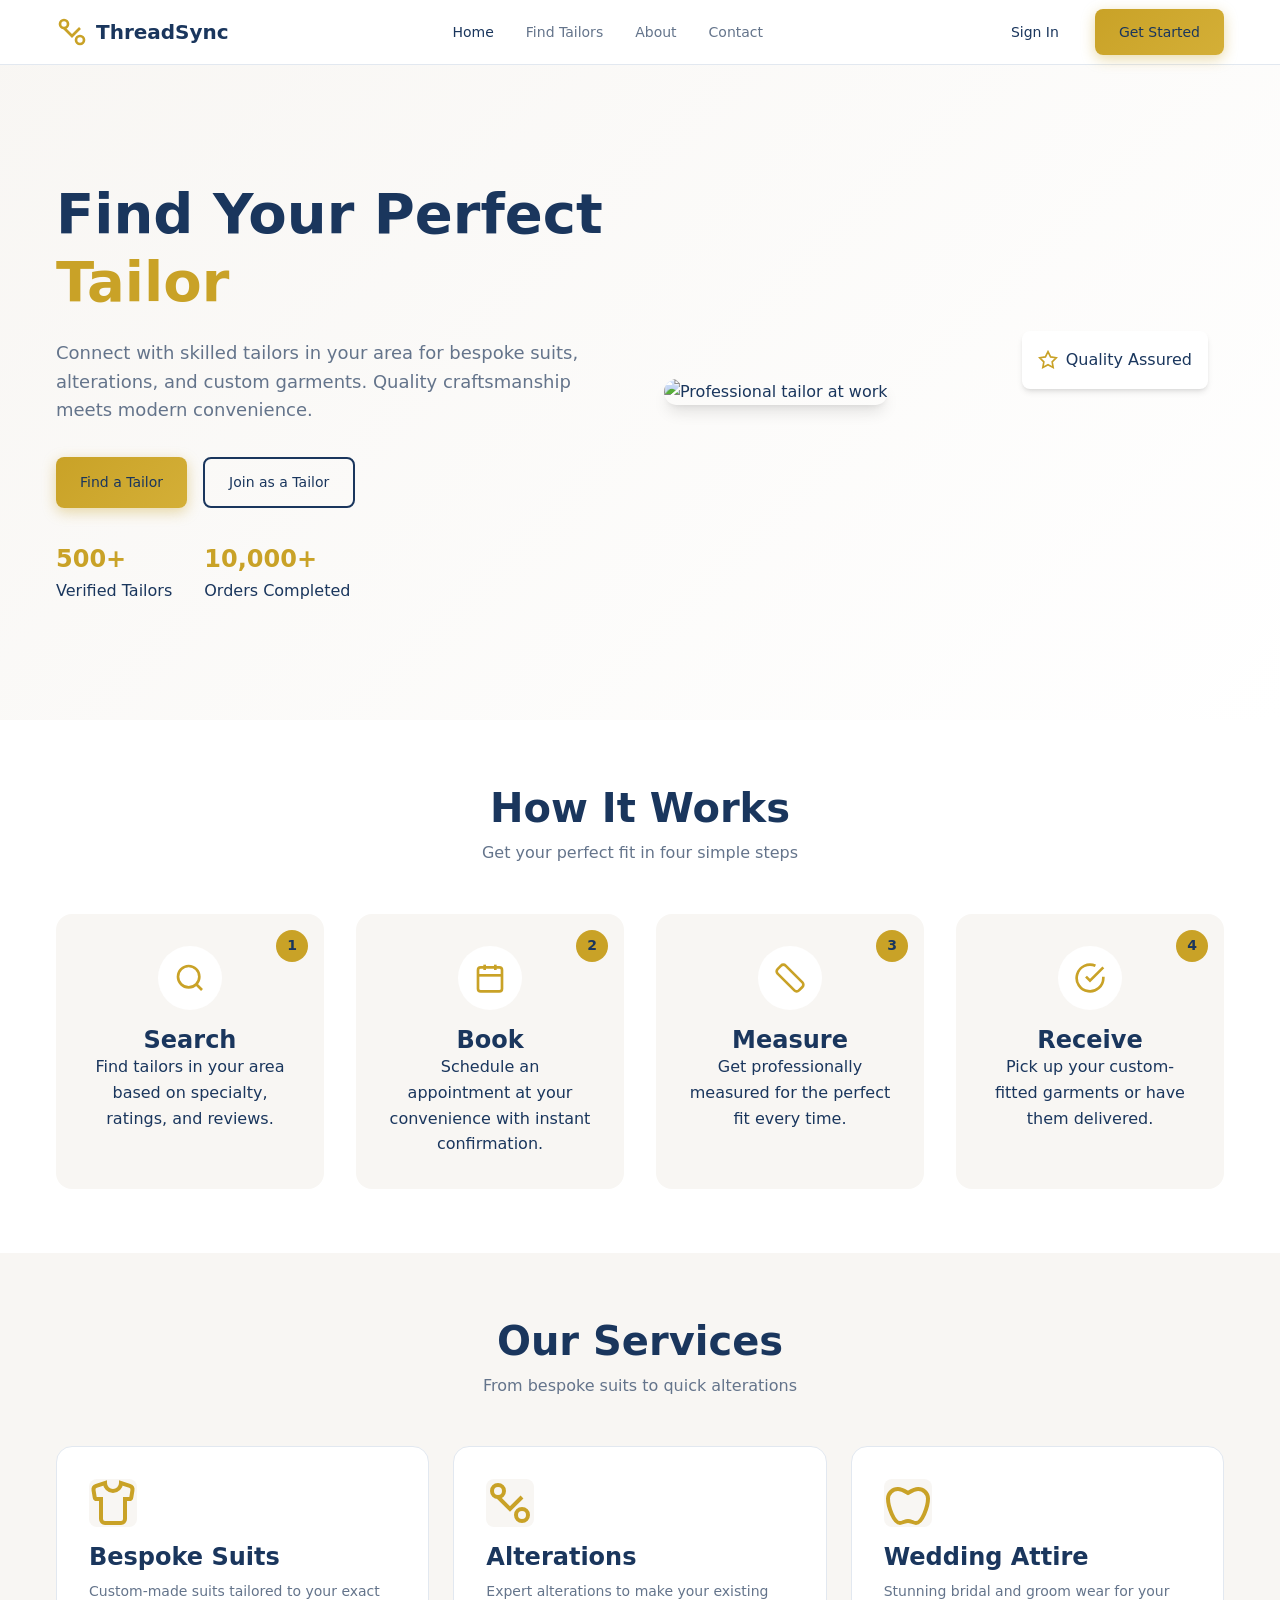
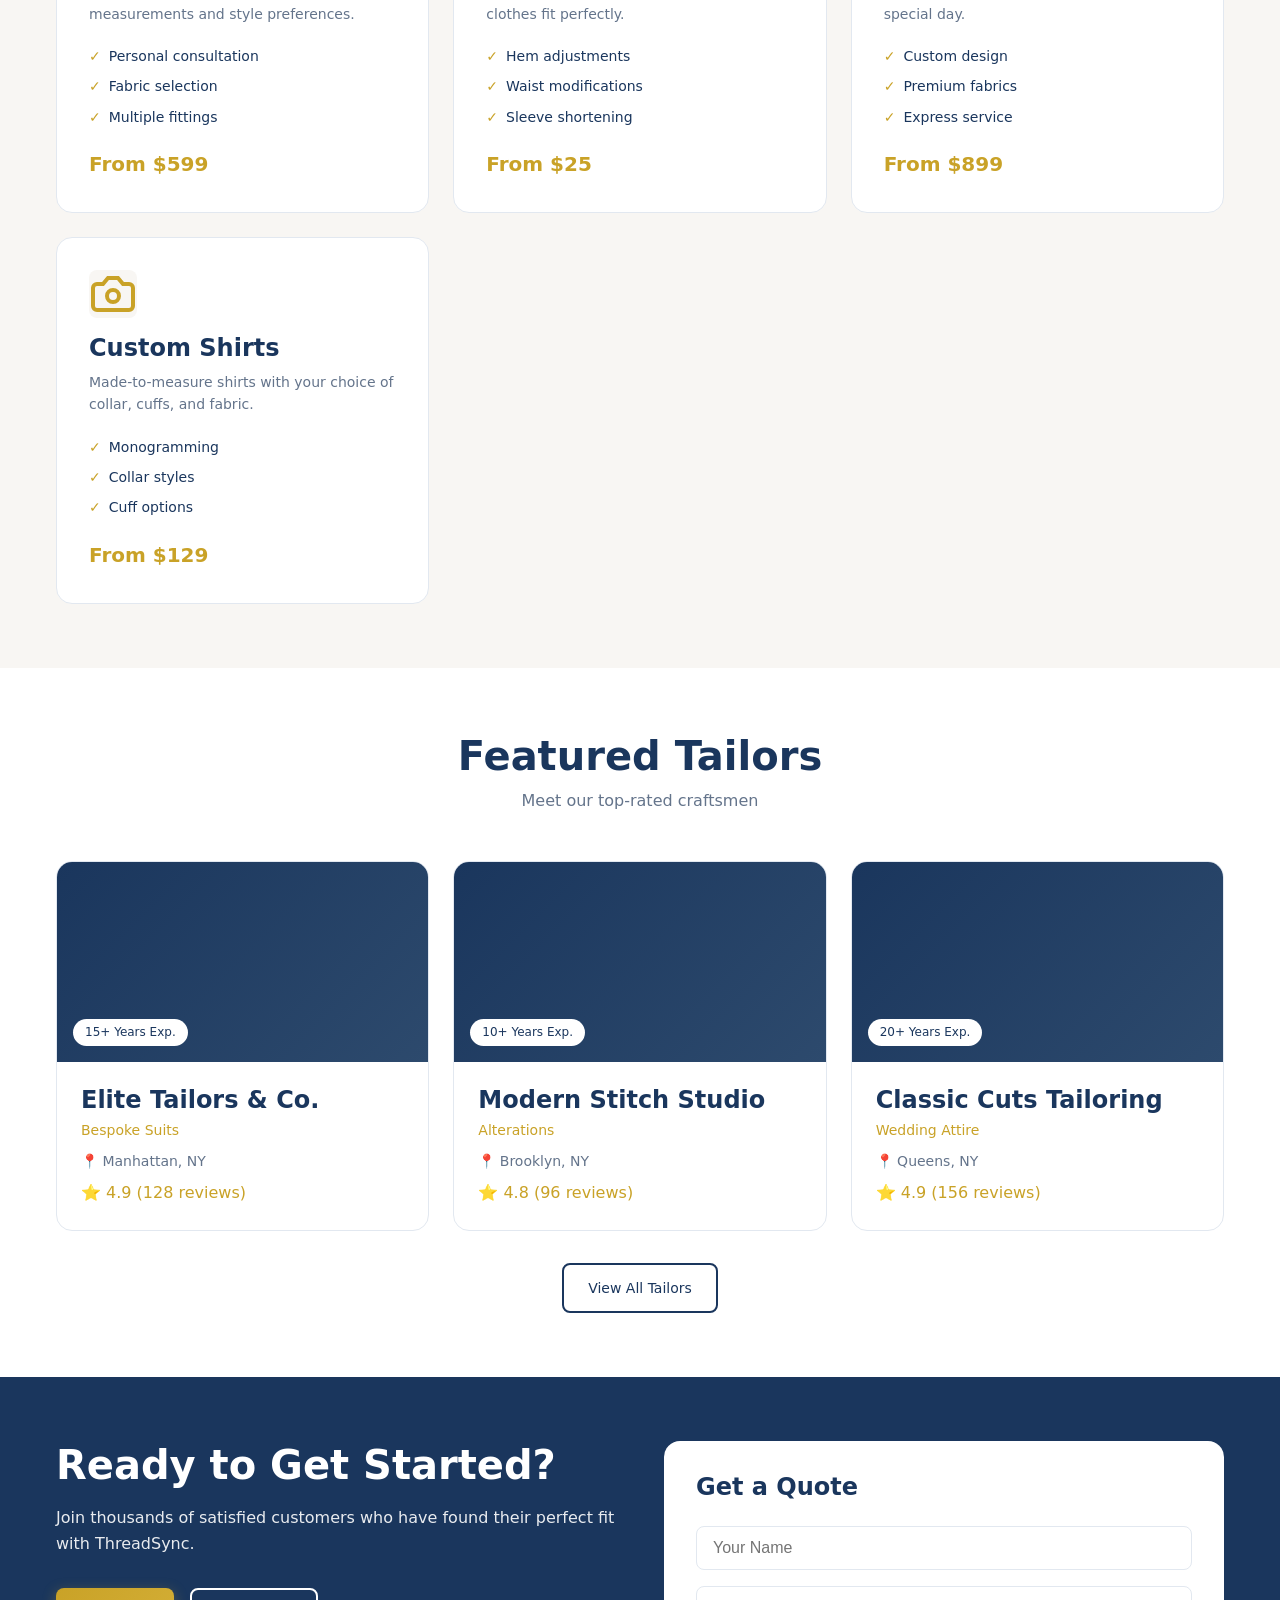
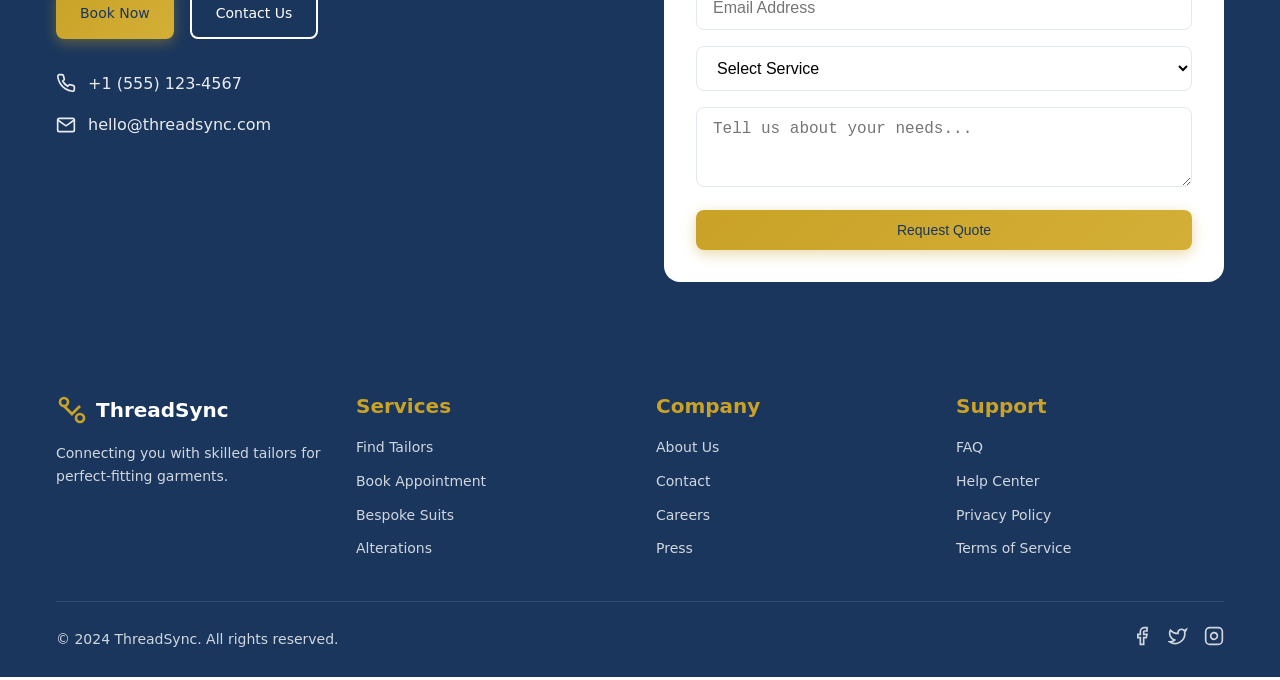
==== static-site/index.html @ 8916e1ab "Add static site pages Converted React project to a static HTML/CSS/JS site under static-site, includ" ====
<!DOCTYPE html>
<html lang="en">
<head>
    <meta charset="UTF-8">
    <meta name="viewport" content="width=device-width, initial-scale=1.0">
    <title>ThreadSync - Find Your Perfect Tailor</title>
    <meta name="description" content="Connect with skilled tailors for bespoke suits, alterations, and custom garments. Quality craftsmanship, modern convenience.">
    <link rel="stylesheet" href="css/styles.css">
</head>
<body>
    <!-- Header -->
    <header class="header">
        <div class="container header-content">
            <a href="index.html" class="logo">
                <svg class="logo-icon" viewBox="0 0 24 24" fill="none" stroke="currentColor" stroke-width="2">
                    <circle cx="6" cy="6" r="3"/>
                    <path d="m6 9 6 6 6-6"/>
                    <circle cx="18" cy="18" r="3"/>
                </svg>
                <span>ThreadSync</span>
            </a>
            <nav class="nav-desktop">
                <a href="index.html" class="nav-link active">Home</a>
                <a href="tailors.html" class="nav-link">Find Tailors</a>
                <a href="about.html" class="nav-link">About</a>
                <a href="contact.html" class="nav-link">Contact</a>
            </nav>
            <div class="header-actions">
                <a href="login.html" class="btn btn-ghost">Sign In</a>
                <a href="signup.html" class="btn btn-gold">Get Started</a>
            </div>
            <button class="mobile-menu-btn" aria-label="Toggle menu">
                <svg class="menu-icon" viewBox="0 0 24 24" fill="none" stroke="currentColor" stroke-width="2">
                    <line x1="3" y1="12" x2="21" y2="12"/>
                    <line x1="3" y1="6" x2="21" y2="6"/>
                    <line x1="3" y1="18" x2="21" y2="18"/>
                </svg>
                <svg class="close-icon hidden" viewBox="0 0 24 24" fill="none" stroke="currentColor" stroke-width="2">
                    <line x1="18" y1="6" x2="6" y2="18"/>
                    <line x1="6" y1="6" x2="18" y2="18"/>
                </svg>
            </button>
        </div>
        <nav class="mobile-menu hidden">
            <a href="index.html" class="mobile-nav-link active">Home</a>
            <a href="tailors.html" class="mobile-nav-link">Find Tailors</a>
            <a href="about.html" class="mobile-nav-link">About</a>
            <a href="contact.html" class="mobile-nav-link">Contact</a>
            <a href="login.html" class="mobile-nav-link">Sign In</a>
            <a href="signup.html" class="btn btn-gold" style="margin-top: 1rem;">Get Started</a>
        </nav>
    </header>

    <main>
        <!-- Hero Section -->
        <section class="hero">
            <div class="container">
                <div class="hero-content">
                    <div class="hero-text">
                        <h1>Find Your Perfect <span>Tailor</span></h1>
                        <p>Connect with skilled tailors in your area for bespoke suits, alterations, and custom garments. Quality craftsmanship meets modern convenience.</p>
                        <div class="hero-buttons">
                            <a href="tailors.html" class="btn btn-gold">Find a Tailor</a>
                            <a href="signup.html" class="btn btn-outline">Join as a Tailor</a>
                        </div>
                        <div class="hero-stats">
                            <div class="stat-item">
                                <strong>500+</strong>
                                <span>Verified Tailors</span>
                            </div>
                            <div class="stat-item">
                                <strong>10,000+</strong>
                                <span>Orders Completed</span>
                            </div>
                        </div>
                    </div>
                    <div class="hero-image">
                        <img src="https://images.unsplash.com/photo-1507003211169-0a1dd7228f2d?w=600&h=500&fit=crop" alt="Professional tailor at work">
                        <div class="quality-badge">
                            <svg width="20" height="20" viewBox="0 0 24 24" fill="none" stroke="currentColor" stroke-width="2">
                                <path d="M12 2l3.09 6.26L22 9.27l-5 4.87 1.18 6.88L12 17.77l-6.18 3.25L7 14.14 2 9.27l6.91-1.01L12 2z"/>
                            </svg>
                            <span>Quality Assured</span>
                        </div>
                    </div>
                </div>
            </div>
        </section>

        <!-- How It Works -->
        <section class="how-it-works">
            <div class="container">
                <div class="section-header">
                    <h2>How It Works</h2>
                    <p>Get your perfect fit in four simple steps</p>
                </div>
                <div class="steps-grid">
                    <div class="step-card">
                        <span class="step-number">1</span>
                        <div class="step-icon">
                            <svg viewBox="0 0 24 24" fill="none" stroke="currentColor" stroke-width="2">
                                <circle cx="11" cy="11" r="8"/>
                                <path d="m21 21-4.3-4.3"/>
                            </svg>
                        </div>
                        <h3>Search</h3>
                        <p>Find tailors in your area based on specialty, ratings, and reviews.</p>
                    </div>
                    <div class="step-card">
                        <span class="step-number">2</span>
                        <div class="step-icon">
                            <svg viewBox="0 0 24 24" fill="none" stroke="currentColor" stroke-width="2">
                                <rect width="18" height="18" x="3" y="4" rx="2" ry="2"/>
                                <line x1="16" x2="16" y1="2" y2="6"/>
                                <line x1="8" x2="8" y1="2" y2="6"/>
                                <line x1="3" x2="21" y1="10" y2="10"/>
                            </svg>
                        </div>
                        <h3>Book</h3>
                        <p>Schedule an appointment at your convenience with instant confirmation.</p>
                    </div>
                    <div class="step-card">
                        <span class="step-number">3</span>
                        <div class="step-icon">
                            <svg viewBox="0 0 24 24" fill="none" stroke="currentColor" stroke-width="2">
                                <path d="M21.3 15.3a2.4 2.4 0 0 1 0 3.4l-2.6 2.6a2.4 2.4 0 0 1-3.4 0L2.7 8.7a2.41 2.41 0 0 1 0-3.4l2.6-2.6a2.41 2.41 0 0 1 3.4 0Z"/>
                            </svg>
                        </div>
                        <h3>Measure</h3>
                        <p>Get professionally measured for the perfect fit every time.</p>
                    </div>
                    <div class="step-card">
                        <span class="step-number">4</span>
                        <div class="step-icon">
                            <svg viewBox="0 0 24 24" fill="none" stroke="currentColor" stroke-width="2">
                                <path d="M22 11.08V12a10 10 0 1 1-5.93-9.14"/>
                                <polyline points="22 4 12 14.01 9 11.01"/>
                            </svg>
                        </div>
                        <h3>Receive</h3>
                        <p>Pick up your custom-fitted garments or have them delivered.</p>
                    </div>
                </div>
            </div>
        </section>

        <!-- Services -->
        <section class="services" style="background: var(--secondary);">
            <div class="container">
                <div class="section-header">
                    <h2>Our Services</h2>
                    <p>From bespoke suits to quick alterations</p>
                </div>
                <div class="services-grid">
                    <div class="service-card-display">
                        <div class="service-icon">
                            <svg viewBox="0 0 24 24" fill="none" stroke="currentColor" stroke-width="2">
                                <path d="M20.38 3.46 16 2a4 4 0 0 1-8 0L3.62 3.46a2 2 0 0 0-1.34 2.23l.58 3.47a1 1 0 0 0 .99.84H6v10c0 1.1.9 2 2 2h8a2 2 0 0 0 2-2V10h2.15a1 1 0 0 0 .99-.84l.58-3.47a2 2 0 0 0-1.34-2.23z"/>
                            </svg>
                        </div>
                        <h3>Bespoke Suits</h3>
                        <p>Custom-made suits tailored to your exact measurements and style preferences.</p>
                        <ul class="service-features">
                            <li>Personal consultation</li>
                            <li>Fabric selection</li>
                            <li>Multiple fittings</li>
                        </ul>
                        <span class="service-price">From $599</span>
                    </div>
                    <div class="service-card-display">
                        <div class="service-icon">
                            <svg viewBox="0 0 24 24" fill="none" stroke="currentColor" stroke-width="2">
                                <circle cx="6" cy="6" r="3"/>
                                <path d="m6 9 6 6 6-6"/>
                                <circle cx="18" cy="18" r="3"/>
                            </svg>
                        </div>
                        <h3>Alterations</h3>
                        <p>Expert alterations to make your existing clothes fit perfectly.</p>
                        <ul class="service-features">
                            <li>Hem adjustments</li>
                            <li>Waist modifications</li>
                            <li>Sleeve shortening</li>
                        </ul>
                        <span class="service-price">From $25</span>
                    </div>
                    <div class="service-card-display">
                        <div class="service-icon">
                            <svg viewBox="0 0 24 24" fill="none" stroke="currentColor" stroke-width="2">
                                <path d="M12 20.94c1.5 0 2.75 1.06 4 1.06 3 0 6-8 6-12.22A4.91 4.91 0 0 0 17 5c-2.22 0-4 1.44-5 2-1-.56-2.78-2-5-2a4.9 4.9 0 0 0-5 4.78C2 14 5 22 8 22c1.25 0 2.5-1.06 4-1.06Z"/>
                            </svg>
                        </div>
                        <h3>Wedding Attire</h3>
                        <p>Stunning bridal and groom wear for your special day.</p>
                        <ul class="service-features">
                            <li>Custom design</li>
                            <li>Premium fabrics</li>
                            <li>Express service</li>
                        </ul>
                        <span class="service-price">From $899</span>
                    </div>
                    <div class="service-card-display">
                        <div class="service-icon">
                            <svg viewBox="0 0 24 24" fill="none" stroke="currentColor" stroke-width="2">
                                <path d="M14.5 4h-5L7 7H4a2 2 0 0 0-2 2v9a2 2 0 0 0 2 2h16a2 2 0 0 0 2-2V9a2 2 0 0 0-2-2h-3l-2.5-3z"/>
                                <circle cx="12" cy="13" r="3"/>
                            </svg>
                        </div>
                        <h3>Custom Shirts</h3>
                        <p>Made-to-measure shirts with your choice of collar, cuffs, and fabric.</p>
                        <ul class="service-features">
                            <li>Monogramming</li>
                            <li>Collar styles</li>
                            <li>Cuff options</li>
                        </ul>
                        <span class="service-price">From $129</span>
                    </div>
                </div>
            </div>
        </section>

        <!-- Featured Tailors -->
        <section class="tailors">
            <div class="container">
                <div class="section-header">
                    <h2>Featured Tailors</h2>
                    <p>Meet our top-rated craftsmen</p>
                </div>
                <div class="tailors-grid">
                    <a href="tailor-detail.html" class="tailor-card">
                        <div class="tailor-image">
                            <span class="tailor-badge">15+ Years Exp.</span>
                        </div>
                        <div class="tailor-info">
                            <h3>Elite Tailors & Co.</h3>
                            <p class="tailor-specialty">Bespoke Suits</p>
                            <p class="tailor-location">📍 Manhattan, NY</p>
                            <div class="tailor-rating">⭐ 4.9 (128 reviews)</div>
                        </div>
                    </a>
                    <a href="tailor-detail.html" class="tailor-card">
                        <div class="tailor-image">
                            <span class="tailor-badge">10+ Years Exp.</span>
                        </div>
                        <div class="tailor-info">
                            <h3>Modern Stitch Studio</h3>
                            <p class="tailor-specialty">Alterations</p>
                            <p class="tailor-location">📍 Brooklyn, NY</p>
                            <div class="tailor-rating">⭐ 4.8 (96 reviews)</div>
                        </div>
                    </a>
                    <a href="tailor-detail.html" class="tailor-card">
                        <div class="tailor-image">
                            <span class="tailor-badge">20+ Years Exp.</span>
                        </div>
                        <div class="tailor-info">
                            <h3>Classic Cuts Tailoring</h3>
                            <p class="tailor-specialty">Wedding Attire</p>
                            <p class="tailor-location">📍 Queens, NY</p>
                            <div class="tailor-rating">⭐ 4.9 (156 reviews)</div>
                        </div>
                    </a>
                </div>
                <div class="text-center mt-8">
                    <a href="tailors.html" class="btn btn-outline">View All Tailors</a>
                </div>
            </div>
        </section>

        <!-- CTA Section -->
        <section class="cta-section">
            <div class="container">
                <div class="cta-content">
                    <div class="cta-text">
                        <h2>Ready to Get Started?</h2>
                        <p>Join thousands of satisfied customers who have found their perfect fit with ThreadSync.</p>
                        <div class="cta-buttons">
                            <a href="booking.html" class="btn btn-gold">Book Now</a>
                            <a href="contact.html" class="btn btn-outline" style="border-color: white; color: white;">Contact Us</a>
                        </div>
                        <div class="cta-contact">
                            <div class="cta-contact-item">
                                <svg width="20" height="20" viewBox="0 0 24 24" fill="none" stroke="currentColor" stroke-width="2">
                                    <path d="M22 16.92v3a2 2 0 0 1-2.18 2 19.79 19.79 0 0 1-8.63-3.07 19.5 19.5 0 0 1-6-6 19.79 19.79 0 0 1-3.07-8.67A2 2 0 0 1 4.11 2h3a2 2 0 0 1 2 1.72 12.84 12.84 0 0 0 .7 2.81 2 2 0 0 1-.45 2.11L8.09 9.91a16 16 0 0 0 6 6l1.27-1.27a2 2 0 0 1 2.11-.45 12.84 12.84 0 0 0 2.81.7A2 2 0 0 1 22 16.92z"/>
                                </svg>
                                <span>+1 (555) 123-4567</span>
                            </div>
                            <div class="cta-contact-item">
                                <svg width="20" height="20" viewBox="0 0 24 24" fill="none" stroke="currentColor" stroke-width="2">
                                    <path d="M4 4h16c1.1 0 2 .9 2 2v12c0 1.1-.9 2-2 2H4c-1.1 0-2-.9-2-2V6c0-1.1.9-2 2-2z"/>
                                    <polyline points="22,6 12,13 2,6"/>
                                </svg>
                                <span>hello@threadsync.com</span>
                            </div>
                        </div>
                    </div>
                    <div class="cta-form">
                        <h3>Get a Quote</h3>
                        <form>
                            <div class="form-group">
                                <input type="text" class="form-input" placeholder="Your Name" required>
                            </div>
                            <div class="form-group">
                                <input type="email" class="form-input" placeholder="Email Address" required>
                            </div>
                            <div class="form-group">
                                <select class="form-select" required>
                                    <option value="">Select Service</option>
                                    <option value="bespoke">Bespoke Suit</option>
                                    <option value="alterations">Alterations</option>
                                    <option value="wedding">Wedding Attire</option>
                                    <option value="custom-shirt">Custom Shirt</option>
                                </select>
                            </div>
                            <div class="form-group">
                                <textarea class="form-textarea" rows="3" placeholder="Tell us about your needs..."></textarea>
                            </div>
                            <button type="submit" class="btn btn-gold" style="width: 100%;">Request Quote</button>
                        </form>
                    </div>
                </div>
            </div>
        </section>
    </main>

    <!-- Footer -->
    <footer class="footer">
        <div class="container">
            <div class="footer-grid">
                <div class="footer-brand">
                    <a href="index.html" class="logo">
                        <svg class="logo-icon" viewBox="0 0 24 24" fill="none" stroke="currentColor" stroke-width="2">
                            <circle cx="6" cy="6" r="3"/>
                            <path d="m6 9 6 6 6-6"/>
                            <circle cx="18" cy="18" r="3"/>
                        </svg>
                        <span>ThreadSync</span>
                    </a>
                    <p>Connecting you with skilled tailors for perfect-fitting garments.</p>
                </div>
                <div class="footer-section">
                    <h4>Services</h4>
                    <ul class="footer-links">
                        <li><a href="tailors.html">Find Tailors</a></li>
                        <li><a href="booking.html">Book Appointment</a></li>
                        <li><a href="#">Bespoke Suits</a></li>
                        <li><a href="#">Alterations</a></li>
                    </ul>
                </div>
                <div class="footer-section">
                    <h4>Company</h4>
                    <ul class="footer-links">
                        <li><a href="about.html">About Us</a></li>
                        <li><a href="contact.html">Contact</a></li>
                        <li><a href="#">Careers</a></li>
                        <li><a href="#">Press</a></li>
                    </ul>
                </div>
                <div class="footer-section">
                    <h4>Support</h4>
                    <ul class="footer-links">
                        <li><a href="faq.html">FAQ</a></li>
                        <li><a href="#">Help Center</a></li>
                        <li><a href="#">Privacy Policy</a></li>
                        <li><a href="#">Terms of Service</a></li>
                    </ul>
                </div>
            </div>
            <div class="footer-bottom">
                <p>&copy; 2024 ThreadSync. All rights reserved.</p>
                <div class="social-links">
                    <a href="#" aria-label="Facebook">
                        <svg width="20" height="20" viewBox="0 0 24 24" fill="none" stroke="currentColor" stroke-width="2">
                            <path d="M18 2h-3a5 5 0 0 0-5 5v3H7v4h3v8h4v-8h3l1-4h-4V7a1 1 0 0 1 1-1h3z"/>
                        </svg>
                    </a>
                    <a href="#" aria-label="Twitter">
                        <svg width="20" height="20" viewBox="0 0 24 24" fill="none" stroke="currentColor" stroke-width="2">
                            <path d="M22 4s-.7 2.1-2 3.4c1.6 10-9.4 17.3-18 11.6 2.2.1 4.4-.6 6-2C3 15.5.5 9.6 3 5c2.2 2.6 5.6 4.1 9 4-.9-4.2 4-6.6 7-3.8 1.1 0 3-1.2 3-1.2z"/>
                        </svg>
                    </a>
                    <a href="#" aria-label="Instagram">
                        <svg width="20" height="20" viewBox="0 0 24 24" fill="none" stroke="currentColor" stroke-width="2">
                            <rect width="20" height="20" x="2" y="2" rx="5" ry="5"/>
                            <path d="M16 11.37A4 4 0 1 1 12.63 8 4 4 0 0 1 16 11.37z"/>
                            <line x1="17.5" x2="17.51" y1="6.5" y2="6.5"/>
                        </svg>
                    </a>
                </div>
            </div>
        </div>
    </footer>

    <div id="toast" class="toast hidden"></div>
    <script src="js/main.js"></script>
</body>
</html>
---- static-site/css/styles.css ----
/* ===================================
   ThreadSync Static Site Styles
   =================================== */

/* CSS Variables */
:root {
    --primary: #1a365d;
    --primary-foreground: #ffffff;
    --secondary: #f8f6f3;
    --secondary-foreground: #1a365d;
    --accent: #c9a227;
    --accent-foreground: #1a365d;
    --background: #ffffff;
    --foreground: #1a365d;
    --muted: #f1f5f9;
    --muted-foreground: #64748b;
    --border: #e2e8f0;
    --destructive: #ef4444;
    --success: #22c55e;
    --radius: 0.5rem;
    --shadow: 0 4px 6px -1px rgba(0, 0, 0, 0.1), 0 2px 4px -2px rgba(0, 0, 0, 0.1);
    --shadow-lg: 0 10px 15px -3px rgba(0, 0, 0, 0.1), 0 4px 6px -4px rgba(0, 0, 0, 0.1);
}

/* Reset */
*, *::before, *::after {
    box-sizing: border-box;
    margin: 0;
    padding: 0;
}

html {
    scroll-behavior: smooth;
}

body {
    font-family: 'Segoe UI', system-ui, -apple-system, sans-serif;
    color: var(--foreground);
    background-color: var(--background);
    line-height: 1.6;
}

a {
    color: inherit;
    text-decoration: none;
}

img {
    max-width: 100%;
    height: auto;
}

/* Container */
.container {
    width: 100%;
    max-width: 1200px;
    margin: 0 auto;
    padding: 0 1rem;
}

/* Typography */
h1, h2, h3, h4, h5, h6 {
    font-weight: 600;
    line-height: 1.2;
}

h1 { font-size: 2.5rem; }
h2 { font-size: 2rem; }
h3 { font-size: 1.5rem; }
h4 { font-size: 1.25rem; }

@media (min-width: 768px) {
    h1 { font-size: 3.5rem; }
    h2 { font-size: 2.5rem; }
}

/* Buttons */
.btn {
    display: inline-flex;
    align-items: center;
    justify-content: center;
    gap: 0.5rem;
    padding: 0.75rem 1.5rem;
    font-size: 0.875rem;
    font-weight: 500;
    border-radius: var(--radius);
    border: none;
    cursor: pointer;
    transition: all 0.2s ease;
    text-decoration: none;
}

.btn:disabled {
    opacity: 0.5;
    cursor: not-allowed;
}

.btn-gold {
    background: linear-gradient(135deg, var(--accent), #d4af37);
    color: var(--primary);
    box-shadow: 0 4px 14px rgba(201, 162, 39, 0.4);
}

.btn-gold:hover:not(:disabled) {
    transform: translateY(-2px);
    box-shadow: 0 6px 20px rgba(201, 162, 39, 0.5);
}

.btn-outline {
    background: transparent;
    border: 2px solid var(--primary);
    color: var(--primary);
}

.btn-outline:hover:not(:disabled) {
    background: var(--primary);
    color: var(--primary-foreground);
}

.btn-ghost {
    background: transparent;
    color: var(--foreground);
}

.btn-ghost:hover:not(:disabled) {
    background: var(--muted);
}

.btn-sm {
    padding: 0.5rem 1rem;
    font-size: 0.8125rem;
}

/* Header */
.header {
    position: fixed;
    top: 0;
    left: 0;
    right: 0;
    z-index: 100;
    background: rgba(255, 255, 255, 0.95);
    backdrop-filter: blur(10px);
    border-bottom: 1px solid var(--border);
}

.header-content {
    display: flex;
    align-items: center;
    justify-content: space-between;
    height: 4rem;
}

.logo {
    display: flex;
    align-items: center;
    gap: 0.5rem;
    font-size: 1.25rem;
    font-weight: 700;
    color: var(--primary);
}

.logo-icon {
    width: 2rem;
    height: 2rem;
    color: var(--accent);
}

.nav-desktop {
    display: none;
    gap: 2rem;
}

.nav-link {
    font-size: 0.875rem;
    font-weight: 500;
    color: var(--muted-foreground);
    transition: color 0.2s;
}

.nav-link:hover,
.nav-link.active {
    color: var(--primary);
}

.header-actions {
    display: none;
    gap: 0.75rem;
}

.mobile-menu-btn {
    display: flex;
    align-items: center;
    justify-content: center;
    width: 2.5rem;
    height: 2.5rem;
    background: transparent;
    border: none;
    cursor: pointer;
}

.mobile-menu-btn svg {
    width: 1.5rem;
    height: 1.5rem;
}

.mobile-menu {
    position: absolute;
    top: 100%;
    left: 0;
    right: 0;
    background: white;
    padding: 1rem;
    border-bottom: 1px solid var(--border);
    display: flex;
    flex-direction: column;
    gap: 0.5rem;
}

.mobile-nav-link {
    padding: 0.75rem 1rem;
    border-radius: var(--radius);
    font-weight: 500;
}

.mobile-nav-link:hover,
.mobile-nav-link.active {
    background: var(--muted);
}

@media (min-width: 768px) {
    .nav-desktop {
        display: flex;
    }
    
    .header-actions {
        display: flex;
    }
    
    .mobile-menu-btn {
        display: none;
    }
}

.hidden {
    display: none !important;
}

/* Hero Section */
.hero {
    padding: 8rem 0 4rem;
    background: linear-gradient(135deg, var(--secondary) 0%, #fff 100%);
    min-height: 80vh;
    display: flex;
    align-items: center;
}

.hero-content {
    display: grid;
    grid-template-columns: 1fr;
    gap: 3rem;
    align-items: center;
}

.hero-text h1 {
    margin-bottom: 1.5rem;
}

.hero-text h1 span {
    color: var(--accent);
}

.hero-text p {
    color: var(--muted-foreground);
    font-size: 1.125rem;
    margin-bottom: 2rem;
}

.hero-buttons {
    display: flex;
    flex-wrap: wrap;
    gap: 1rem;
    margin-bottom: 2rem;
}

.hero-stats {
    display: flex;
    gap: 2rem;
}

.stat-item strong {
    display: block;
    font-size: 1.5rem;
    color: var(--accent);
}

.hero-image {
    position: relative;
}

.hero-image img {
    border-radius: 1rem;
    box-shadow: var(--shadow-lg);
}

.quality-badge {
    position: absolute;
    bottom: 1rem;
    right: 1rem;
    background: white;
    padding: 1rem;
    border-radius: var(--radius);
    box-shadow: var(--shadow);
    display: flex;
    align-items: center;
    gap: 0.5rem;
}

.quality-badge svg {
    color: var(--accent);
}

@media (min-width: 768px) {
    .hero-content {
        grid-template-columns: 1fr 1fr;
    }
}

/* Section Styles */
section {
    padding: 4rem 0;
}

.section-header {
    text-align: center;
    margin-bottom: 3rem;
}

.section-header p {
    color: var(--muted-foreground);
    margin-top: 0.5rem;
}

/* How It Works */
.steps-grid {
    display: grid;
    grid-template-columns: repeat(auto-fit, minmax(250px, 1fr));
    gap: 2rem;
}

.step-card {
    text-align: center;
    padding: 2rem;
    background: var(--secondary);
    border-radius: 1rem;
    position: relative;
}

.step-number {
    position: absolute;
    top: 1rem;
    right: 1rem;
    width: 2rem;
    height: 2rem;
    background: var(--accent);
    color: var(--primary);
    border-radius: 50%;
    display: flex;
    align-items: center;
    justify-content: center;
    font-weight: 700;
    font-size: 0.875rem;
}

.step-icon {
    width: 4rem;
    height: 4rem;
    margin: 0 auto 1rem;
    background: white;
    border-radius: 50%;
    display: flex;
    align-items: center;
    justify-content: center;
    color: var(--accent);
}

.step-icon svg {
    width: 2rem;
    height: 2rem;
}

/* Services */
.services-grid {
    display: grid;
    grid-template-columns: repeat(auto-fit, minmax(280px, 1fr));
    gap: 1.5rem;
}

.service-card-display {
    background: white;
    border: 1px solid var(--border);
    border-radius: 1rem;
    padding: 2rem;
    transition: all 0.3s ease;
}

.service-card-display:hover {
    transform: translateY(-4px);
    box-shadow: var(--shadow-lg);
}

.service-card-display .service-icon {
    width: 3rem;
    height: 3rem;
    background: var(--secondary);
    border-radius: var(--radius);
    display: flex;
    align-items: center;
    justify-content: center;
    color: var(--accent);
    margin-bottom: 1rem;
}

.service-card-display h3 {
    margin-bottom: 0.5rem;
}

.service-card-display p {
    color: var(--muted-foreground);
    font-size: 0.875rem;
    margin-bottom: 1rem;
}

.service-features {
    list-style: none;
    margin-bottom: 1rem;
}

.service-features li {
    font-size: 0.875rem;
    padding: 0.25rem 0;
    display: flex;
    align-items: center;
    gap: 0.5rem;
}

.service-features li::before {
    content: "✓";
    color: var(--accent);
    font-weight: 700;
}

.service-price {
    font-size: 1.25rem;
    font-weight: 700;
    color: var(--accent);
}

/* Tailors Section */
.tailors-grid {
    display: grid;
    grid-template-columns: repeat(auto-fit, minmax(280px, 1fr));
    gap: 1.5rem;
}

.tailor-card {
    background: white;
    border: 1px solid var(--border);
    border-radius: 1rem;
    overflow: hidden;
    transition: all 0.3s ease;
}

.tailor-card:hover {
    transform: translateY(-4px);
    box-shadow: var(--shadow-lg);
}

.tailor-image {
    height: 200px;
    background: linear-gradient(135deg, var(--primary), #2d4a6d);
    position: relative;
}

.tailor-badge {
    position: absolute;
    bottom: 1rem;
    left: 1rem;
    background: white;
    padding: 0.25rem 0.75rem;
    border-radius: 999px;
    font-size: 0.75rem;
    font-weight: 500;
}

.tailor-info {
    padding: 1.5rem;
}

.tailor-info h3 {
    margin-bottom: 0.25rem;
}

.tailor-specialty {
    color: var(--accent);
    font-size: 0.875rem;
    margin-bottom: 0.5rem;
}

.tailor-location {
    color: var(--muted-foreground);
    font-size: 0.875rem;
    display: flex;
    align-items: center;
    gap: 0.25rem;
    margin-bottom: 0.5rem;
}

.tailor-rating {
    display: flex;
    align-items: center;
    gap: 0.25rem;
    color: var(--accent);
    font-weight: 500;
}

/* CTA Section */
.cta-section {
    background: var(--primary);
    color: var(--primary-foreground);
    padding: 4rem 0;
}

.cta-content {
    display: grid;
    grid-template-columns: 1fr;
    gap: 3rem;
}

.cta-text h2 {
    margin-bottom: 1rem;
}

.cta-text p {
    opacity: 0.9;
    margin-bottom: 2rem;
}

.cta-buttons {
    display: flex;
    flex-wrap: wrap;
    gap: 1rem;
    margin-bottom: 2rem;
}

.cta-contact {
    display: flex;
    flex-direction: column;
    gap: 1rem;
}

.cta-contact-item {
    display: flex;
    align-items: center;
    gap: 0.75rem;
    opacity: 0.9;
}

.cta-form {
    background: white;
    border-radius: 1rem;
    padding: 2rem;
    color: var(--foreground);
}

.cta-form h3 {
    margin-bottom: 1.5rem;
}

@media (min-width: 768px) {
    .cta-content {
        grid-template-columns: 1fr 1fr;
    }
}

/* Footer */
.footer {
    background: var(--primary);
    color: var(--primary-foreground);
    padding: 3rem 0 1.5rem;
}

.footer-grid {
    display: grid;
    grid-template-columns: repeat(auto-fit, minmax(200px, 1fr));
    gap: 2rem;
    margin-bottom: 2rem;
}

.footer-brand {
    max-width: 300px;
}

.footer-brand .logo {
    color: white;
    margin-bottom: 1rem;
}

.footer-brand p {
    opacity: 0.8;
    font-size: 0.875rem;
}

.footer-section h4 {
    margin-bottom: 1rem;
    color: var(--accent);
}

.footer-links {
    list-style: none;
}

.footer-links li {
    margin-bottom: 0.5rem;
}

.footer-links a {
    opacity: 0.8;
    font-size: 0.875rem;
    transition: opacity 0.2s;
}

.footer-links a:hover {
    opacity: 1;
}

.footer-bottom {
    border-top: 1px solid rgba(255, 255, 255, 0.1);
    padding-top: 1.5rem;
    display: flex;
    flex-wrap: wrap;
    justify-content: space-between;
    align-items: center;
    gap: 1rem;
}

.footer-bottom p {
    opacity: 0.8;
    font-size: 0.875rem;
}

.social-links {
    display: flex;
    gap: 1rem;
}

.social-links a {
    opacity: 0.8;
    transition: opacity 0.2s;
}

.social-links a:hover {
    opacity: 1;
}

/* Forms */
.form-group {
    margin-bottom: 1rem;
}

.form-group label {
    display: block;
    font-size: 0.875rem;
    font-weight: 500;
    margin-bottom: 0.5rem;
}

.form-input,
.form-select,
.form-textarea {
    width: 100%;
    padding: 0.75rem 1rem;
    font-size: 1rem;
    border: 1px solid var(--border);
    border-radius: var(--radius);
    background: white;
    transition: border-color 0.2s, box-shadow 0.2s;
}

.form-input:focus,
.form-select:focus,
.form-textarea:focus {
    outline: none;
    border-color: var(--accent);
    box-shadow: 0 0 0 3px rgba(201, 162, 39, 0.1);
}

.form-row {
    display: grid;
    grid-template-columns: 1fr;
    gap: 1rem;
}

@media (min-width: 768px) {
    .form-row {
        grid-template-columns: 1fr 1fr;
    }
}

/* Cards */
.card {
    background: white;
    border: 1px solid var(--border);
    border-radius: 1rem;
    padding: 2rem;
    box-shadow: var(--shadow);
}

.card-header {
    text-align: center;
    margin-bottom: 1.5rem;
}

.card-header h2 {
    margin-bottom: 0.5rem;
}

.card-header p {
    color: var(--muted-foreground);
}

/* Auth Pages */
.auth-page {
    min-height: 100vh;
    display: flex;
    align-items: center;
    justify-content: center;
    padding: 2rem 1rem;
    background: var(--secondary);
}

.auth-container {
    width: 100%;
    max-width: 420px;
}

.auth-logo {
    display: flex;
    align-items: center;
    justify-content: center;
    gap: 0.5rem;
    margin-bottom: 2rem;
    font-size: 1.5rem;
    font-weight: 700;
    color: var(--primary);
}

.auth-logo svg {
    width: 2rem;
    height: 2rem;
    color: var(--accent);
}

.password-toggle {
    position: absolute;
    right: 0.75rem;
    top: 50%;
    transform: translateY(-50%);
    background: none;
    border: none;
    cursor: pointer;
    color: var(--muted-foreground);
    padding: 0.25rem;
}

.password-toggle:hover {
    color: var(--foreground);
}

.password-requirements {
    margin-top: 0.5rem;
}

.requirement {
    display: flex;
    align-items: center;
    gap: 0.5rem;
    font-size: 0.75rem;
    color: var(--muted-foreground);
}

.requirement.met {
    color: var(--success);
}

.requirement svg {
    width: 0.75rem;
    height: 0.75rem;
}

.auth-footer {
    text-align: center;
    margin-top: 1.5rem;
    font-size: 0.875rem;
    color: var(--muted-foreground);
}

.auth-footer a {
    color: var(--accent);
    font-weight: 500;
}

.auth-footer a:hover {
    text-decoration: underline;
}

/* Tailors Page */
.tailors-page {
    padding-top: 5rem;
}

.tailors-hero {
    background: var(--secondary);
    padding: 3rem 0;
}

.search-filters {
    display: flex;
    flex-wrap: wrap;
    gap: 1rem;
    margin-top: 2rem;
}

.search-input-wrapper {
    flex: 1;
    min-width: 250px;
    position: relative;
}

.search-input-wrapper svg {
    position: absolute;
    left: 1rem;
    top: 50%;
    transform: translateY(-50%);
    color: var(--muted-foreground);
}

.search-input-wrapper input {
    padding-left: 2.5rem;
}

.filter-select {
    min-width: 200px;
}

.tailors-results {
    padding: 3rem 0;
}

.results-header {
    display: flex;
    justify-content: space-between;
    align-items: center;
    margin-bottom: 2rem;
}

.no-results {
    text-align: center;
    padding: 4rem 2rem;
}

.no-results h3 {
    margin-bottom: 0.5rem;
}

.no-results p {
    color: var(--muted-foreground);
    margin-bottom: 1.5rem;
}

/* Tailor Detail Page */
.tailor-detail-page {
    padding-top: 5rem;
}

.back-button {
    display: inline-flex;
    align-items: center;
    gap: 0.5rem;
    padding: 1rem 0;
    color: var(--muted-foreground);
    font-size: 0.875rem;
}

.back-button:hover {
    color: var(--foreground);
}

.portfolio-gallery {
    display: grid;
    grid-template-columns: repeat(4, 1fr);
    gap: 0.5rem;
    margin-bottom: 2rem;
}

.portfolio-item {
    aspect-ratio: 1;
    background: linear-gradient(135deg, var(--primary), #2d4a6d);
    border-radius: var(--radius);
}

.tailor-detail-content {
    display: grid;
    grid-template-columns: 1fr;
    gap: 2rem;
    padding-bottom: 4rem;
}

@media (min-width: 768px) {
    .tailor-detail-content {
        grid-template-columns: 2fr 1fr;
    }
}

.tailor-profile {
    display: flex;
    gap: 1.5rem;
    margin-bottom: 2rem;
    padding-bottom: 2rem;
    border-bottom: 1px solid var(--border);
}

.tailor-avatar {
    width: 100px;
    height: 100px;
    border-radius: 50%;
    background: linear-gradient(135deg, var(--primary), #2d4a6d);
    flex-shrink: 0;
}

.tailor-profile-info h1 {
    font-size: 1.75rem;
    margin-bottom: 0.5rem;
}

.verified-badge {
    display: inline-flex;
    align-items: center;
    gap: 0.25rem;
    background: var(--success);
    color: white;
    padding: 0.25rem 0.5rem;
    border-radius: 999px;
    font-size: 0.75rem;
    margin-left: 0.5rem;
}

.tailor-meta {
    display: flex;
    flex-wrap: wrap;
    gap: 1rem;
    margin-top: 0.5rem;
    color: var(--muted-foreground);
    font-size: 0.875rem;
}

.tailor-meta span {
    display: flex;
    align-items: center;
    gap: 0.25rem;
}

.specialties-list,
.services-list {
    display: flex;
    flex-wrap: wrap;
    gap: 0.5rem;
    margin-top: 1rem;
}

.specialty-tag {
    background: var(--secondary);
    padding: 0.5rem 1rem;
    border-radius: 999px;
    font-size: 0.875rem;
}

.service-item {
    display: flex;
    justify-content: space-between;
    padding: 1rem;
    background: var(--muted);
    border-radius: var(--radius);
    width: 100%;
}

.service-item-info h4 {
    margin-bottom: 0.25rem;
}

.service-item-info p {
    font-size: 0.875rem;
    color: var(--muted-foreground);
}

.service-item-price {
    font-weight: 600;
    color: var(--accent);
}

.reviews-section {
    margin-top: 2rem;
    padding-top: 2rem;
    border-top: 1px solid var(--border);
}

.review-card {
    padding: 1rem;
    background: var(--muted);
    border-radius: var(--radius);
    margin-bottom: 1rem;
}

.review-header {
    display: flex;
    justify-content: space-between;
    margin-bottom: 0.5rem;
}

.review-author {
    font-weight: 500;
}

.review-rating {
    color: var(--accent);
}

.review-text {
    font-size: 0.875rem;
    color: var(--muted-foreground);
}

.contact-card {
    position: sticky;
    top: 5rem;
}

.contact-card h3 {
    margin-bottom: 1rem;
}

.contact-item {
    display: flex;
    align-items: center;
    gap: 0.75rem;
    padding: 0.75rem 0;
    font-size: 0.875rem;
    color: var(--muted-foreground);
}

.contact-item svg {
    color: var(--accent);
}

/* FAQ Page */
.faq-page {
    padding-top: 5rem;
}

.faq-hero {
    background: var(--secondary);
    padding: 3rem 0;
    text-align: center;
}

.faq-content {
    padding: 3rem 0;
    max-width: 800px;
    margin: 0 auto;
}

.faq-category {
    margin-bottom: 2rem;
}

.faq-category h3 {
    margin-bottom: 1rem;
    color: var(--accent);
}

/* Accordion */
.accordion {
    border: 1px solid var(--border);
    border-radius: var(--radius);
    overflow: hidden;
}

.accordion-item {
    border-bottom: 1px solid var(--border);
}

.accordion-item:last-child {
    border-bottom: none;
}

.accordion-trigger {
    display: flex;
    justify-content: space-between;
    align-items: center;
    width: 100%;
    padding: 1rem;
    background: white;
    border: none;
    text-align: left;
    font-size: 1rem;
    font-weight: 500;
    cursor: pointer;
    transition: background 0.2s;
}

.accordion-trigger:hover {
    background: var(--muted);
}

.accordion-trigger svg {
    transition: transform 0.2s;
}

.accordion-item.open .accordion-trigger svg {
    transform: rotate(180deg);
}

.accordion-content {
    display: none;
    padding: 0 1rem 1rem;
    color: var(--muted-foreground);
    font-size: 0.9375rem;
}

.accordion-item.open .accordion-content {
    display: block;
}

/* Contact Page */
.contact-page {
    padding-top: 5rem;
}

.contact-hero {
    background: var(--secondary);
    padding: 3rem 0;
    text-align: center;
}

.contact-content {
    padding: 3rem 0;
}

.contact-grid {
    display: grid;
    grid-template-columns: 1fr;
    gap: 3rem;
}

@media (min-width: 768px) {
    .contact-grid {
        grid-template-columns: 1fr 1fr;
    }
}

.contact-info-grid {
    display: grid;
    grid-template-columns: 1fr 1fr;
    gap: 1rem;
    margin-bottom: 2rem;
}

.contact-info-card {
    padding: 1.5rem;
    background: var(--muted);
    border-radius: var(--radius);
    text-align: center;
}

.contact-info-card svg {
    color: var(--accent);
    margin-bottom: 0.5rem;
}

.contact-info-card h4 {
    font-size: 0.875rem;
    margin-bottom: 0.25rem;
}

.contact-info-card p {
    font-size: 0.875rem;
    color: var(--muted-foreground);
}

.map-placeholder {
    height: 200px;
    background: var(--muted);
    border-radius: var(--radius);
    display: flex;
    align-items: center;
    justify-content: center;
    color: var(--muted-foreground);
}

/* About Page */
.about-page {
    padding-top: 5rem;
}

.about-hero {
    background: var(--secondary);
    padding: 3rem 0;
    text-align: center;
}

.about-content {
    padding: 3rem 0;
}

.about-section {
    margin-bottom: 4rem;
}

.about-section h2 {
    margin-bottom: 1rem;
}

.about-section p {
    color: var(--muted-foreground);
    max-width: 800px;
}

.values-grid {
    display: grid;
    grid-template-columns: repeat(auto-fit, minmax(250px, 1fr));
    gap: 1.5rem;
    margin-top: 2rem;
}

.value-card {
    padding: 1.5rem;
    background: var(--secondary);
    border-radius: var(--radius);
    text-align: center;
}

.value-card svg {
    width: 2.5rem;
    height: 2.5rem;
    color: var(--accent);
    margin-bottom: 1rem;
}

.value-card h3 {
    margin-bottom: 0.5rem;
}

.value-card p {
    font-size: 0.875rem;
    color: var(--muted-foreground);
}

.team-grid {
    display: grid;
    grid-template-columns: repeat(auto-fit, minmax(200px, 1fr));
    gap: 1.5rem;
    margin-top: 2rem;
}

.team-card {
    text-align: center;
}

.team-avatar {
    width: 120px;
    height: 120px;
    border-radius: 50%;
    background: linear-gradient(135deg, var(--primary), #2d4a6d);
    margin: 0 auto 1rem;
}

.team-card h4 {
    margin-bottom: 0.25rem;
}

.team-card p {
    color: var(--accent);
    font-size: 0.875rem;
}

/* Booking Page */
.booking-page {
    min-height: 100vh;
    background: var(--secondary);
}

.booking-progress {
    display: flex;
    align-items: center;
    justify-content: center;
    gap: 0.5rem;
    margin-bottom: 2rem;
}

.progress-step {
    display: flex;
    align-items: center;
    gap: 0.5rem;
    color: var(--muted-foreground);
}

.progress-step .step-number {
    width: 2rem;
    height: 2rem;
    border-radius: 50%;
    background: var(--muted);
    display: flex;
    align-items: center;
    justify-content: center;
    font-weight: 600;
    font-size: 0.875rem;
}

.progress-step.active .step-number {
    background: var(--accent);
    color: var(--primary);
}

.progress-step.completed .step-number {
    background: var(--success);
    color: white;
}

.progress-step span {
    display: none;
}

@media (min-width: 768px) {
    .progress-step span {
        display: block;
    }
}

.progress-line {
    width: 3rem;
    height: 2px;
    background: var(--border);
}

.booking-container {
    max-width: 700px;
    margin: 0 auto;
    padding-bottom: 4rem;
}

.booking-card {
    background: white;
    border-radius: 1rem;
    padding: 2rem;
    box-shadow: var(--shadow);
}

.booking-step {
    display: none;
}

.booking-step.active {
    display: block;
}

.booking-step h2 {
    margin-bottom: 1.5rem;
}

.service-options {
    display: grid;
    grid-template-columns: repeat(auto-fit, minmax(200px, 1fr));
    gap: 1rem;
}

.service-card {
    position: relative;
}

.service-card input {
    position: absolute;
    opacity: 0;
}

.service-content {
    padding: 1.5rem;
    border: 2px solid var(--border);
    border-radius: var(--radius);
    cursor: pointer;
    transition: all 0.2s;
}

.service-card input:checked + .service-content {
    border-color: var(--accent);
    background: rgba(201, 162, 39, 0.05);
}

.service-content h4 {
    margin-bottom: 0.25rem;
}

.service-content p {
    font-size: 0.875rem;
    color: var(--muted-foreground);
    margin-bottom: 0.5rem;
}

.service-price {
    display: block;
    font-weight: 600;
    color: var(--accent);
}

.service-duration {
    display: block;
    font-size: 0.75rem;
    color: var(--muted-foreground);
}

.datetime-grid {
    display: grid;
    grid-template-columns: 1fr;
    gap: 2rem;
}

@media (min-width: 768px) {
    .datetime-grid {
        grid-template-columns: 1fr 1fr;
    }
}

.time-slots {
    display: grid;
    grid-template-columns: repeat(3, 1fr);
    gap: 0.5rem;
}

.time-slot {
    padding: 0.75rem;
    border: 1px solid var(--border);
    border-radius: var(--radius);
    background: white;
    cursor: pointer;
    font-size: 0.875rem;
    transition: all 0.2s;
}

.time-slot:hover {
    border-color: var(--accent);
}

.time-slot.selected {
    background: var(--accent);
    color: var(--primary);
    border-color: var(--accent);
}

.booking-summary {
    background: var(--muted);
    padding: 1.5rem;
    border-radius: var(--radius);
    margin: 1.5rem 0;
}

.booking-summary h3 {
    margin-bottom: 1rem;
    font-size: 1rem;
}

.summary-row {
    display: flex;
    justify-content: space-between;
    padding: 0.5rem 0;
    font-size: 0.875rem;
}

.summary-row span:first-child {
    color: var(--muted-foreground);
}

.booking-actions {
    display: flex;
    justify-content: space-between;
    gap: 1rem;
    margin-top: 2rem;
}

.booking-actions .btn {
    flex: 1;
}

.booking-success {
    text-align: center;
    padding: 2rem;
}

.success-icon {
    width: 4rem;
    height: 4rem;
    background: var(--success);
    border-radius: 50%;
    display: flex;
    align-items: center;
    justify-content: center;
    margin: 0 auto 1.5rem;
}

.success-icon svg {
    width: 2rem;
    height: 2rem;
    color: white;
}

.booking-success h2 {
    margin-bottom: 0.5rem;
}

.booking-success p {
    color: var(--muted-foreground);
    margin-bottom: 2rem;
}

.success-actions {
    display: flex;
    justify-content: center;
    gap: 1rem;
}

/* Dashboard Page */
.dashboard-page {
    padding-top: 4rem;
    min-height: 100vh;
    background: var(--secondary);
}

.dashboard-container {
    display: grid;
    grid-template-columns: 1fr;
    gap: 2rem;
    padding: 2rem 1rem;
}

@media (min-width: 768px) {
    .dashboard-container {
        grid-template-columns: 250px 1fr;
    }
}

.dashboard-sidebar {
    background: white;
    border-radius: 1rem;
    padding: 1.5rem;
    height: fit-content;
    box-shadow: var(--shadow);
}

.sidebar-user {
    text-align: center;
    padding-bottom: 1.5rem;
    border-bottom: 1px solid var(--border);
    margin-bottom: 1.5rem;
}

.user-avatar {
    width: 4rem;
    height: 4rem;
    background: var(--accent);
    color: var(--primary);
    border-radius: 50%;
    display: flex;
    align-items: center;
    justify-content: center;
    font-weight: 600;
    font-size: 1.25rem;
    margin: 0 auto 0.75rem;
}

.user-avatar.large {
    width: 5rem;
    height: 5rem;
    font-size: 1.5rem;
}

.sidebar-user h3 {
    font-size: 1rem;
    margin-bottom: 0.25rem;
}

.sidebar-user p {
    font-size: 0.875rem;
    color: var(--muted-foreground);
}

.sidebar-nav {
    display: flex;
    flex-direction: column;
    gap: 0.5rem;
}

.sidebar-link {
    display: flex;
    align-items: center;
    gap: 0.75rem;
    padding: 0.75rem 1rem;
    border-radius: var(--radius);
    background: transparent;
    border: none;
    width: 100%;
    text-align: left;
    cursor: pointer;
    font-size: 0.875rem;
    color: var(--muted-foreground);
    transition: all 0.2s;
}

.sidebar-link:hover {
    background: var(--muted);
    color: var(--foreground);
}

.sidebar-link.active {
    background: var(--accent);
    color: var(--primary);
}

.dashboard-main {
    background: white;
    border-radius: 1rem;
    padding: 2rem;
    box-shadow: var(--shadow);
}

.dashboard-tab {
    display: none;
}

.dashboard-tab.active {
    display: block;
}

.tab-header {
    display: flex;
    justify-content: space-between;
    align-items: center;
    margin-bottom: 2rem;
}

.tab-header h1 {
    font-size: 1.5rem;
}

/* Orders */
.orders-list {
    display: flex;
    flex-direction: column;
    gap: 1rem;
}

.order-card {
    display: grid;
    grid-template-columns: auto 1fr auto auto;
    gap: 1rem;
    align-items: center;
    padding: 1.5rem;
    background: var(--muted);
    border-radius: var(--radius);
}

@media (max-width: 768px) {
    .order-card {
        grid-template-columns: 1fr;
        text-align: center;
    }
}

.order-status {
    display: flex;
    align-items: center;
    gap: 0.5rem;
    font-size: 0.875rem;
    font-weight: 500;
    padding: 0.5rem 1rem;
    border-radius: 999px;
}

.order-status.in-progress {
    background: rgba(59, 130, 246, 0.1);
    color: #3b82f6;
}

.order-status.pending {
    background: rgba(245, 158, 11, 0.1);
    color: #f59e0b;
}

.order-status.completed {
    background: rgba(34, 197, 94, 0.1);
    color: #22c55e;
}

.order-details h3 {
    font-size: 1rem;
    margin-bottom: 0.25rem;
}

.order-details p {
    font-size: 0.875rem;
    color: var(--muted-foreground);
}

.order-date {
    font-size: 0.75rem;
    color: var(--muted-foreground);
}

.order-price {
    font-size: 1.25rem;
    font-weight: 600;
    color: var(--accent);
}

/* Measurements */
.measurements-grid {
    display: grid;
    grid-template-columns: repeat(auto-fit, minmax(250px, 1fr));
    gap: 1.5rem;
}

.measurement-card {
    padding: 1.5rem;
    background: var(--muted);
    border-radius: var(--radius);
}

.measurement-card h3 {
    margin-bottom: 1rem;
    font-size: 1rem;
    color: var(--accent);
}

.measurement-list {
    display: flex;
    flex-direction: column;
    gap: 0.5rem;
}

.measurement-item {
    display: flex;
    justify-content: space-between;
    font-size: 0.875rem;
}

.measurement-item span:first-child {
    color: var(--muted-foreground);
}

.measurement-input {
    width: 60px;
    padding: 0.25rem 0.5rem;
    border: 1px solid var(--border);
    border-radius: var(--radius);
    font-size: 0.875rem;
    text-align: right;
}

.measurements-note {
    display: flex;
    align-items: center;
    gap: 0.5rem;
    margin-top: 1.5rem;
    padding: 1rem;
    background: var(--muted);
    border-radius: var(--radius);
    font-size: 0.875rem;
    color: var(--muted-foreground);
}

/* Fabrics */
.fabric-filters {
    display: flex;
    gap: 0.5rem;
}

.filter-btn {
    padding: 0.5rem 1rem;
    border: 1px solid var(--border);
    border-radius: 999px;
    background: white;
    font-size: 0.875rem;
    cursor: pointer;
    transition: all 0.2s;
}

.filter-btn:hover {
    border-color: var(--accent);
}

.filter-btn.active {
    background: var(--accent);
    color: var(--primary);
    border-color: var(--accent);
}

.fabrics-grid {
    display: grid;
    grid-template-columns: repeat(auto-fit, minmax(180px, 1fr));
    gap: 1rem;
}

.fabric-card {
    border: 1px solid var(--border);
    border-radius: var(--radius);
    overflow: hidden;
    transition: all 0.2s;
    cursor: pointer;
}

.fabric-card:hover {
    transform: translateY(-2px);
    box-shadow: var(--shadow);
}

.fabric-image {
    height: 120px;
}

.fabric-info {
    padding: 1rem;
}

.fabric-info h4 {
    font-size: 0.875rem;
    margin-bottom: 0.25rem;
}

.fabric-info p {
    font-size: 0.75rem;
    color: var(--muted-foreground);
}

.fabric-price {
    display: block;
    margin-top: 0.5rem;
    font-weight: 600;
    color: var(--accent);
    font-size: 0.875rem;
}

/* Appointments */
.appointments-list {
    display: flex;
    flex-direction: column;
    gap: 1rem;
}

.appointment-card {
    display: grid;
    grid-template-columns: auto 1fr auto;
    gap: 1.5rem;
    align-items: center;
    padding: 1.5rem;
    background: var(--muted);
    border-radius: var(--radius);
}

@media (max-width: 768px) {
    .appointment-card {
        grid-template-columns: 1fr;
        text-align: center;
    }
}

.appointment-card.past {
    opacity: 0.6;
}

.appointment-date {
    text-align: center;
    background: white;
    padding: 0.75rem 1rem;
    border-radius: var(--radius);
    min-width: 60px;
}

.appointment-date .day {
    display: block;
    font-size: 1.5rem;
    font-weight: 700;
    line-height: 1;
}

.appointment-date .month {
    display: block;
    font-size: 0.75rem;
    color: var(--accent);
    font-weight: 500;
}

.appointment-details h3 {
    font-size: 1rem;
    margin-bottom: 0.25rem;
}

.appointment-details p {
    font-size: 0.875rem;
    color: var(--muted-foreground);
}

.appointment-time {
    display: flex;
    align-items: center;
    gap: 0.25rem;
    font-size: 0.875rem;
    color: var(--muted-foreground);
    margin-top: 0.25rem;
}

.appointment-actions {
    display: flex;
    gap: 0.5rem;
}

/* User Menu */
.user-menu {
    position: relative;
}

.user-menu-btn {
    display: flex;
    align-items: center;
    gap: 0.5rem;
    padding: 0.5rem;
    background: transparent;
    border: none;
    cursor: pointer;
    font-size: 0.875rem;
}

.user-dropdown {
    position: absolute;
    top: 100%;
    right: 0;
    background: white;
    border: 1px solid var(--border);
    border-radius: var(--radius);
    box-shadow: var(--shadow-lg);
    min-width: 200px;
    padding: 0.5rem;
    z-index: 50;
}

.dropdown-item {
    display: block;
    padding: 0.75rem 1rem;
    border-radius: var(--radius);
    font-size: 0.875rem;
    transition: background 0.2s;
}

.dropdown-item:hover {
    background: var(--muted);
}

.user-dropdown hr {
    margin: 0.5rem 0;
    border: none;
    border-top: 1px solid var(--border);
}

/* Toast Notifications */
.toast {
    position: fixed;
    bottom: 1.5rem;
    right: 1.5rem;
    padding: 1rem 1.5rem;
    background: var(--primary);
    color: white;
    border-radius: var(--radius);
    box-shadow: var(--shadow-lg);
    z-index: 1000;
    animation: slideIn 0.3s ease;
}

.toast.success {
    background: var(--success);
}

.toast.error {
    background: var(--destructive);
}

@keyframes slideIn {
    from {
        transform: translateX(100%);
        opacity: 0;
    }
    to {
        transform: translateX(0);
        opacity: 1;
    }
}

@keyframes fadeIn {
    from {
        opacity: 0;
    }
    to {
        opacity: 1;
    }
}

/* Utilities */
.text-center {
    text-align: center;
}

.mb-1 { margin-bottom: 0.25rem; }
.mb-2 { margin-bottom: 0.5rem; }
.mb-4 { margin-bottom: 1rem; }
.mb-8 { margin-bottom: 2rem; }

.mt-4 { margin-top: 1rem; }
.mt-8 { margin-top: 2rem; }

.relative {
    position: relative;
}
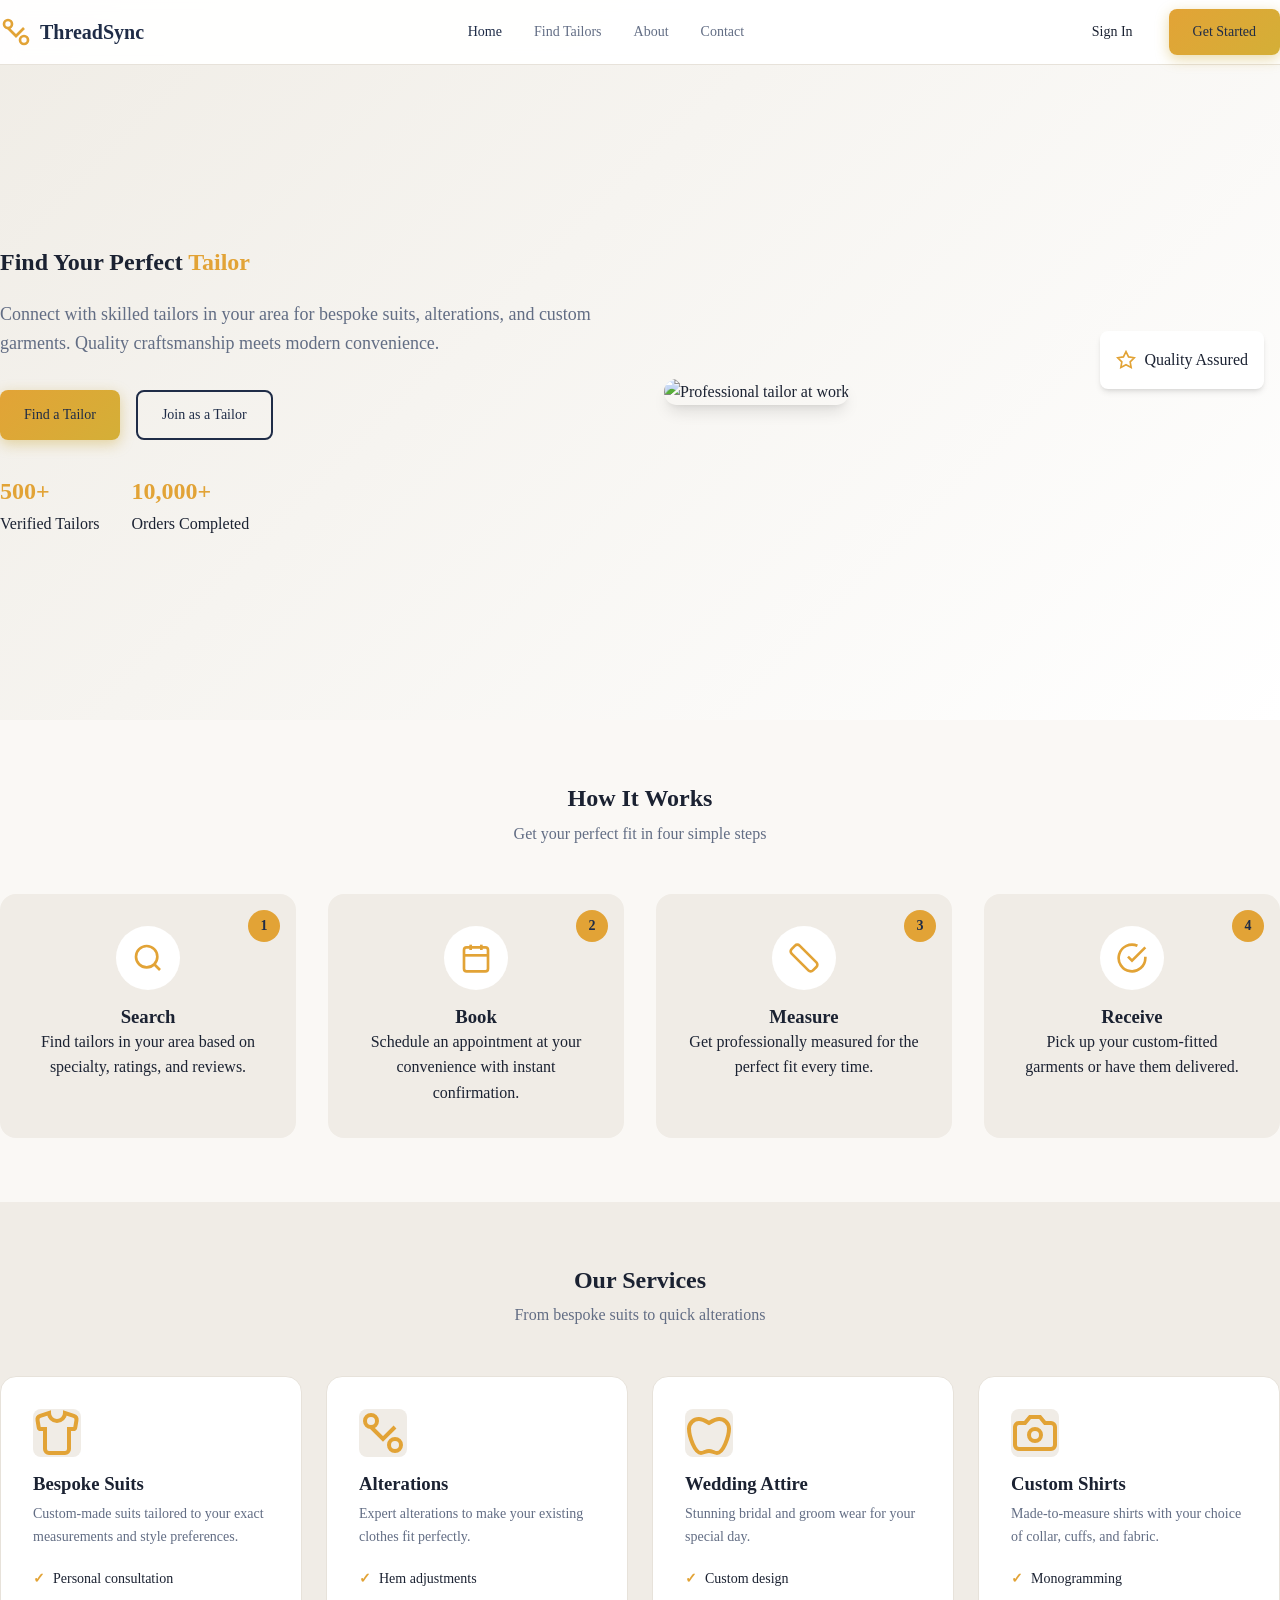
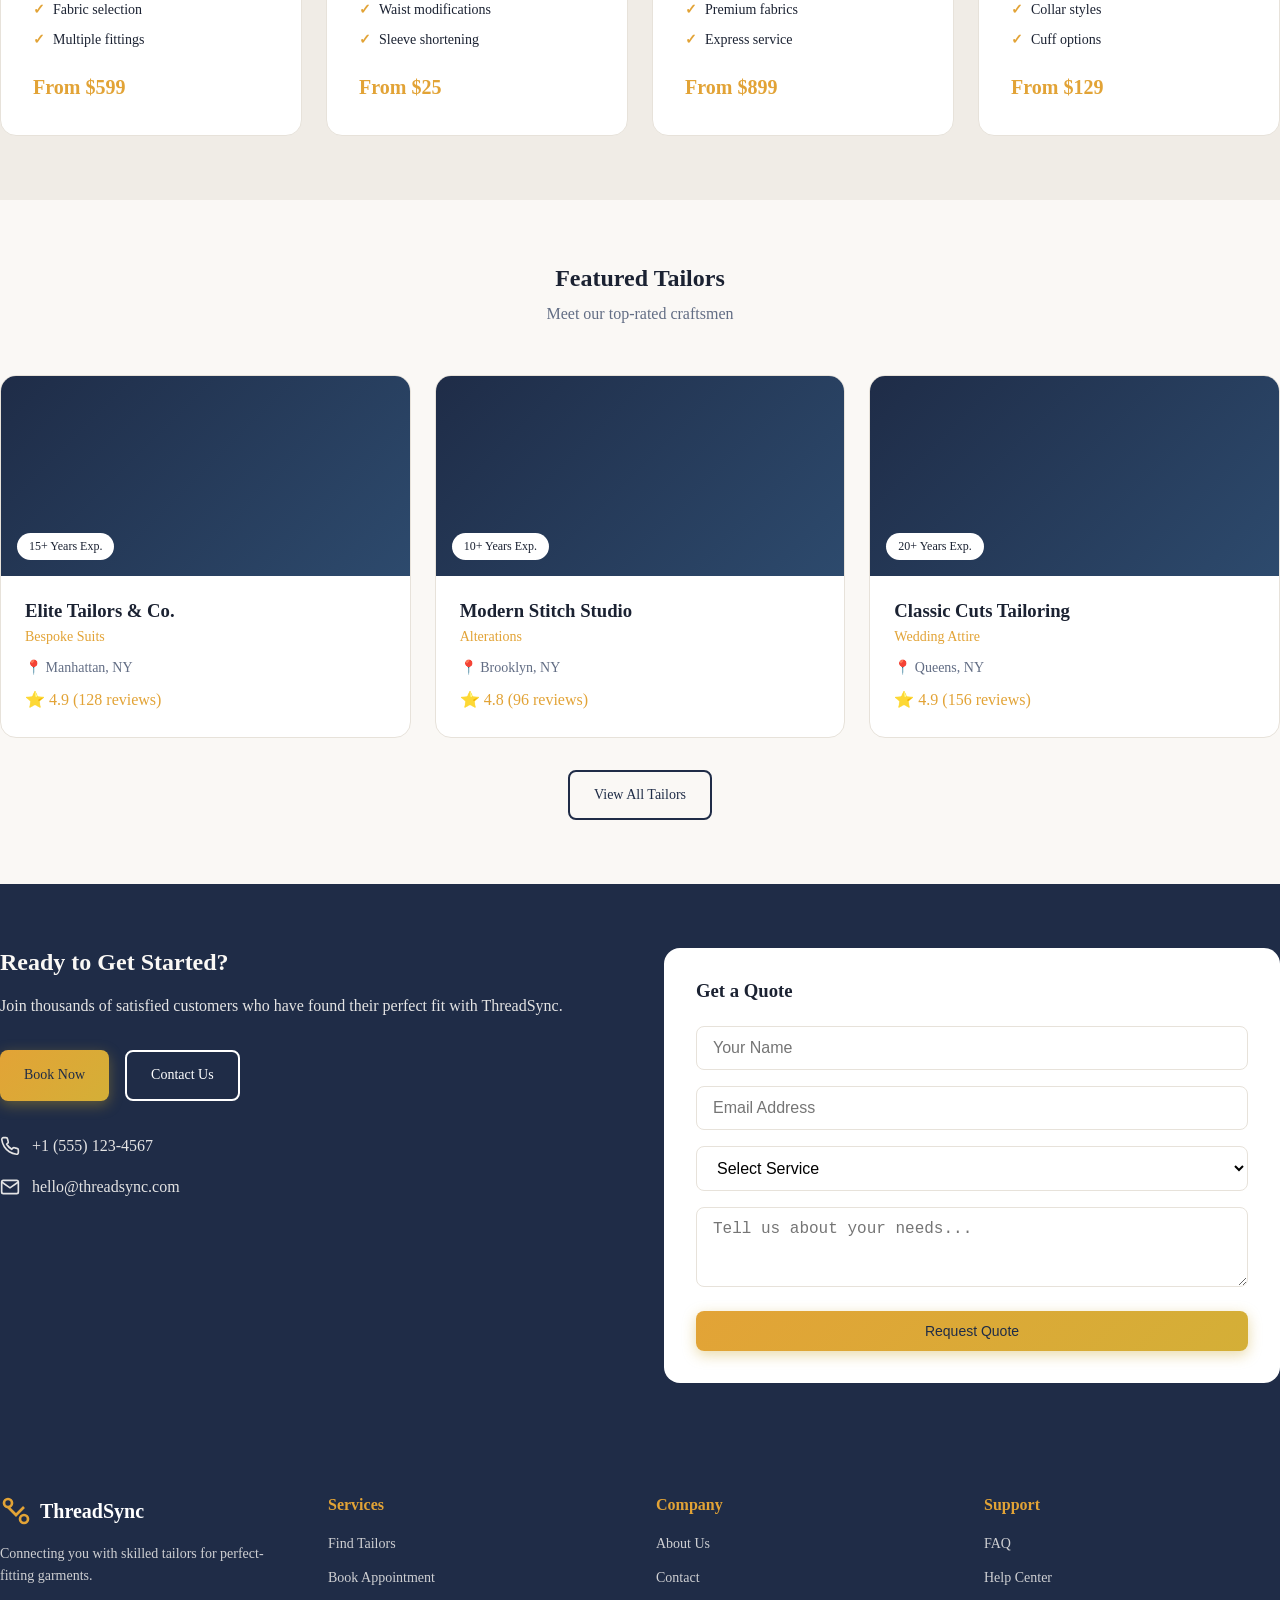
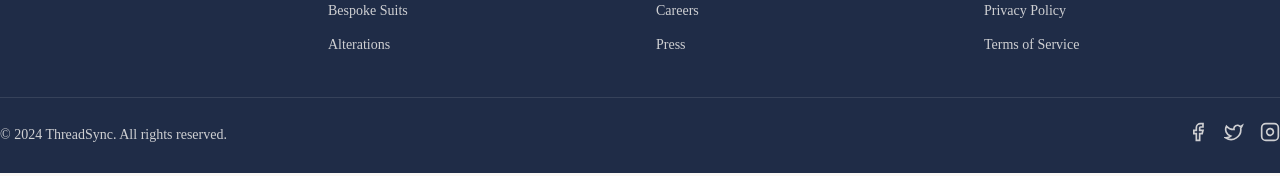
==== commit d0aadb55: "Add Tailwind CDN to static site Integrated Tailwind CSS via CDN across static HTML pages, adding a c" ====
--- a/static-site/index.html
+++ b/static-site/index.html
@@ -5,6 +5,37 @@
     <meta name="viewport" content="width=device-width, initial-scale=1.0">
     <title>ThreadSync - Find Your Perfect Tailor</title>
     <meta name="description" content="Connect with skilled tailors for bespoke suits, alterations, and custom garments. Quality craftsmanship, modern convenience.">
+    <link rel="preconnect" href="https://fonts.googleapis.com">
+    <link rel="preconnect" href="https://fonts.gstatic.com" crossorigin>
+    <link href="https://fonts.googleapis.com/css2?family=Orbitron:wght@400;500;600;700;800;900&family=Outfit:wght@300;400;500;600;700&display=swap" rel="stylesheet">
+    <script src="https://cdn.tailwindcss.com"></script>
+    <script>
+        tailwind.config = {
+            theme: {
+                extend: {
+                    fontFamily: {
+                        display: ['Orbitron', 'sans-serif'],
+                        sans: ['Outfit', 'sans-serif'],
+                    },
+                    colors: {
+                        gold: {
+                            DEFAULT: 'hsl(38, 75%, 55%)',
+                            light: 'hsl(40, 65%, 70%)',
+                        },
+                        navy: {
+                            DEFAULT: 'hsl(220, 40%, 20%)',
+                            light: 'hsl(220, 30%, 35%)',
+                        },
+                        cream: {
+                            DEFAULT: 'hsl(40, 30%, 97%)',
+                            dark: 'hsl(40, 25%, 92%)',
+                        },
+                        charcoal: 'hsl(220, 15%, 30%)',
+                    },
+                }
+            }
+        }
+    </script>
     <link rel="stylesheet" href="css/styles.css">
 </head>
 <body>
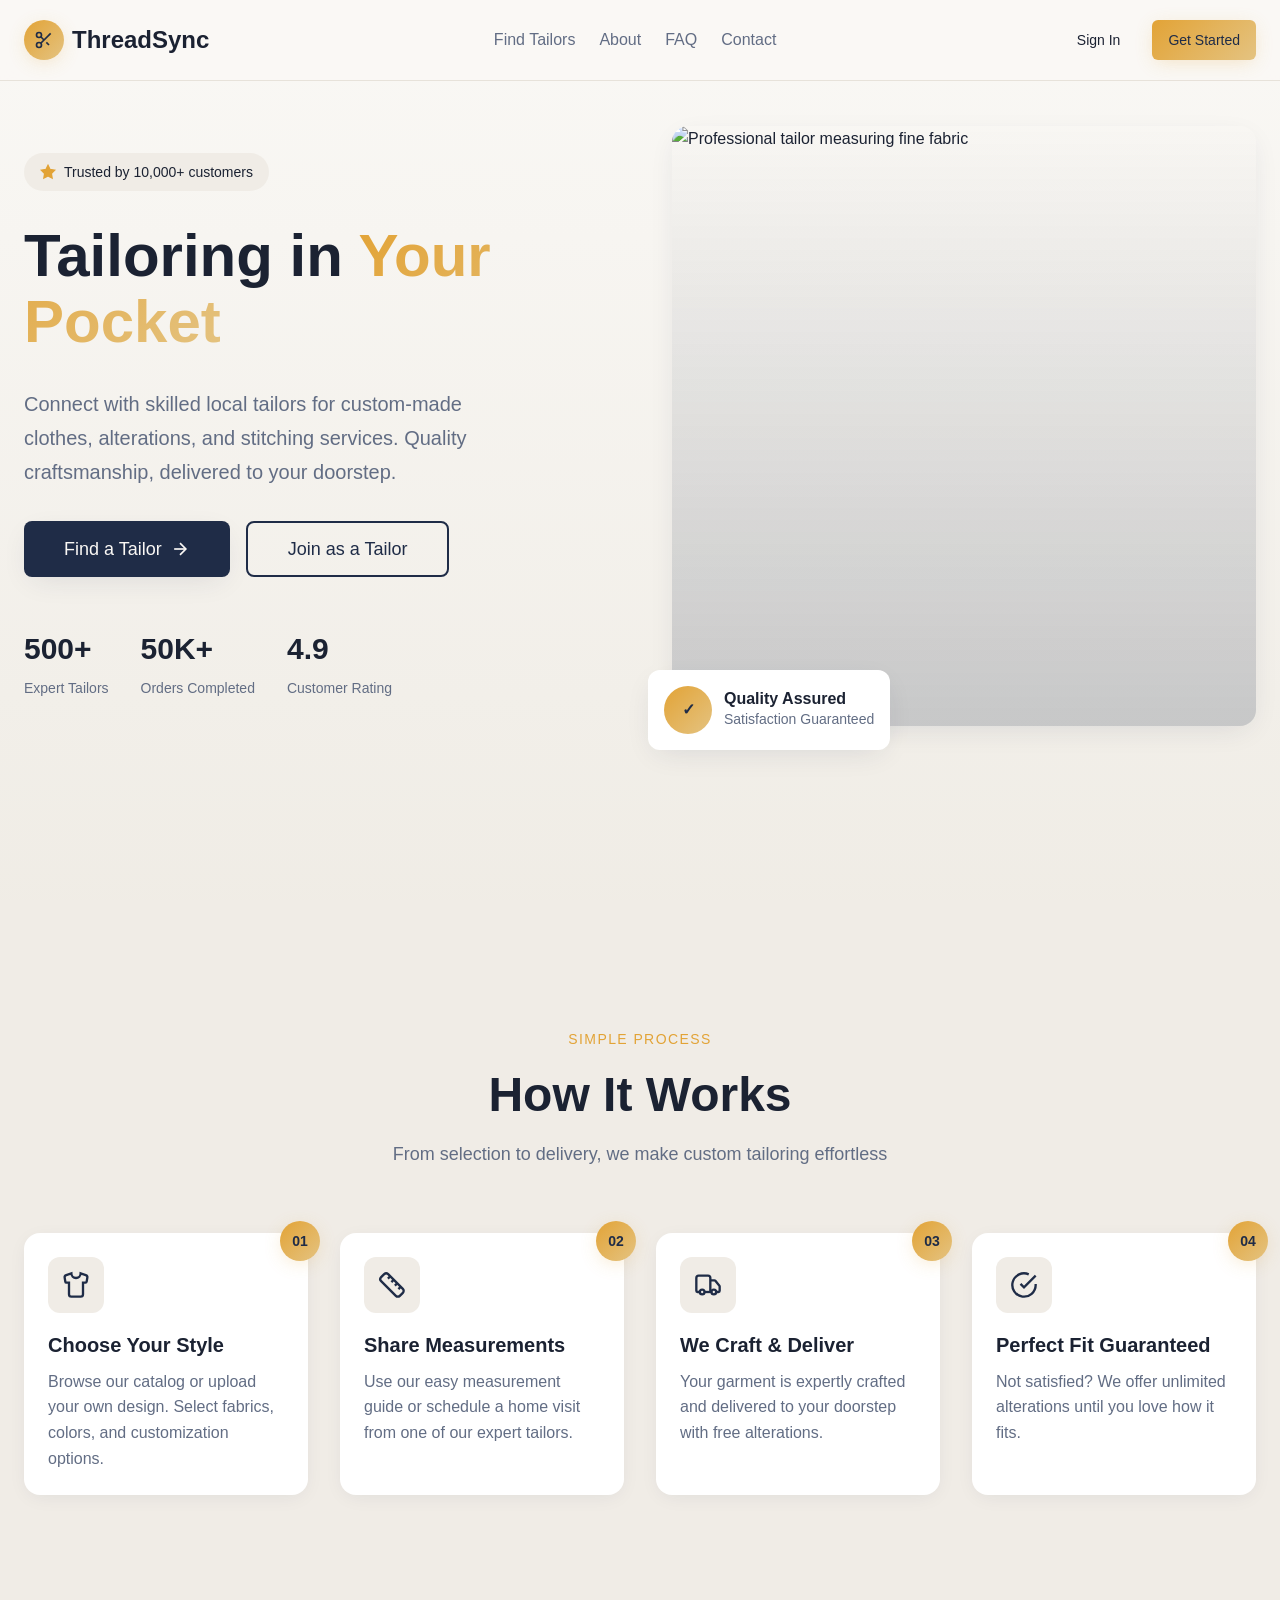
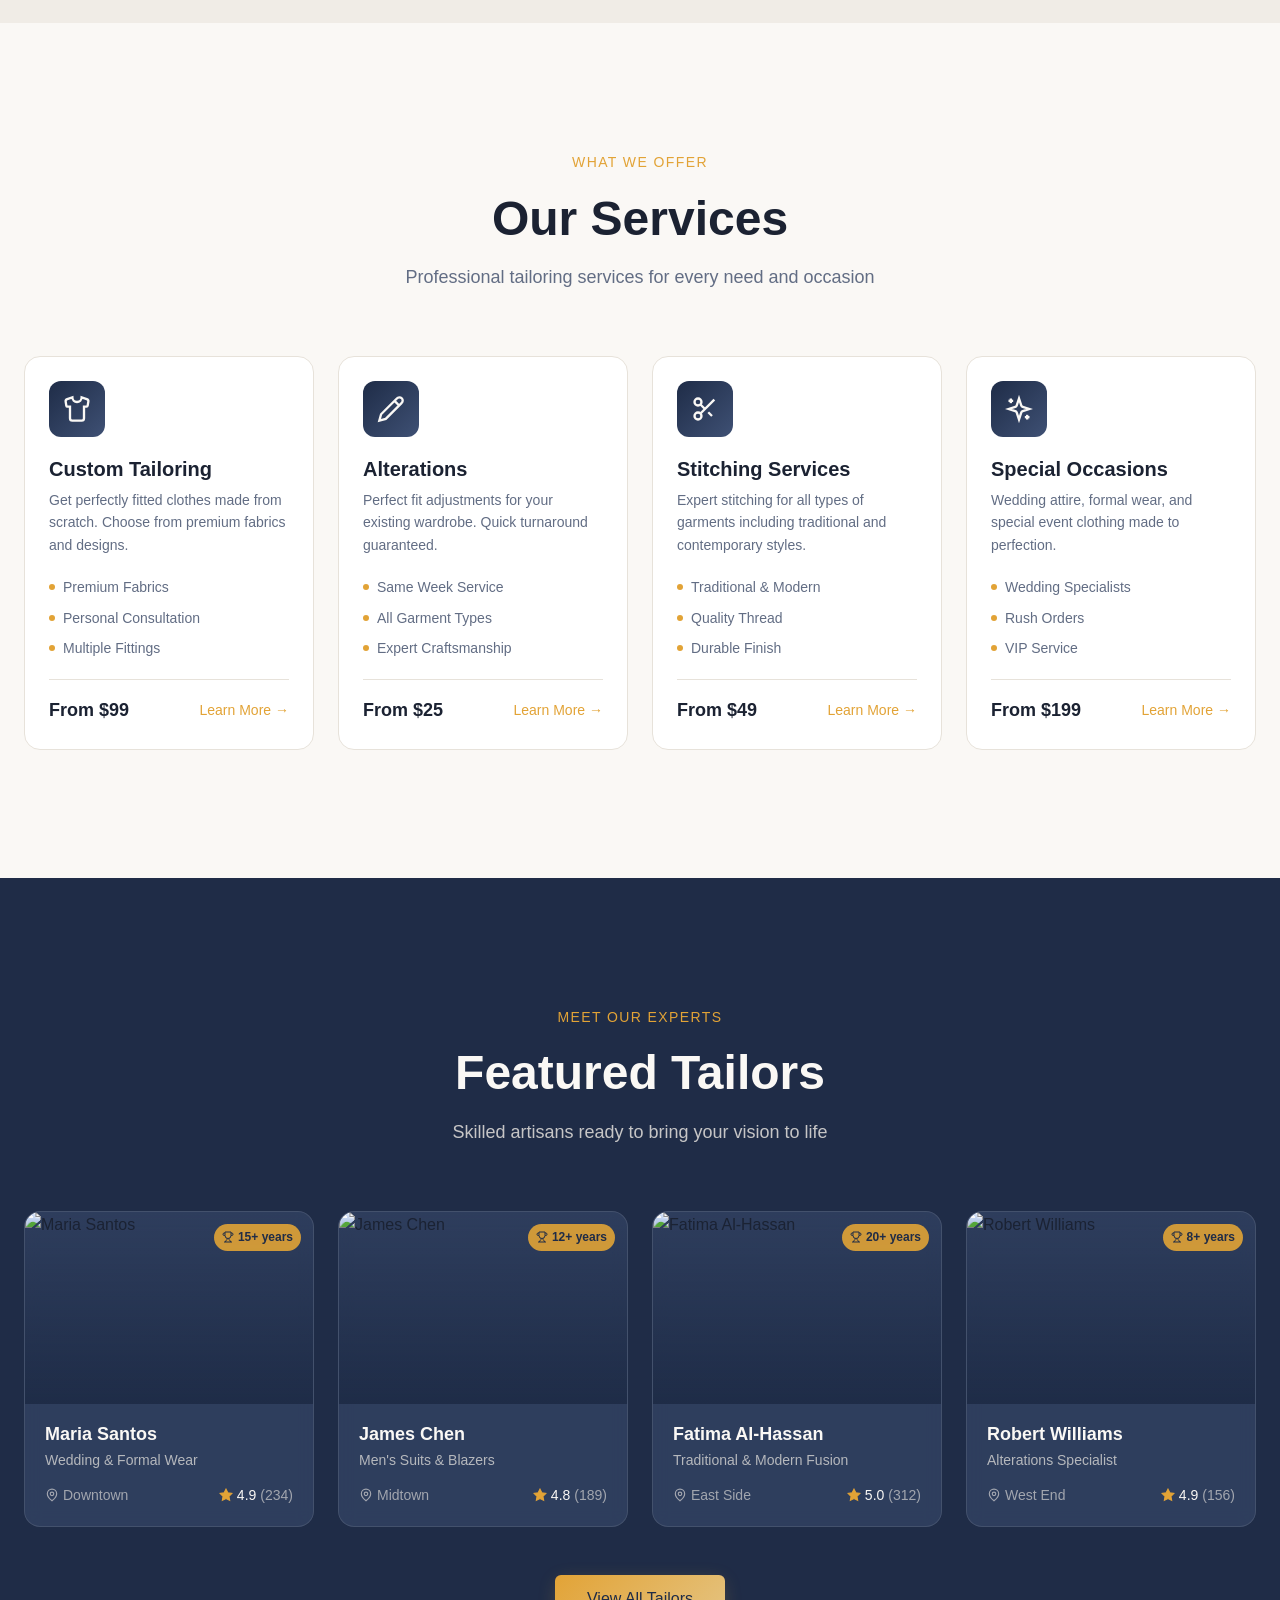
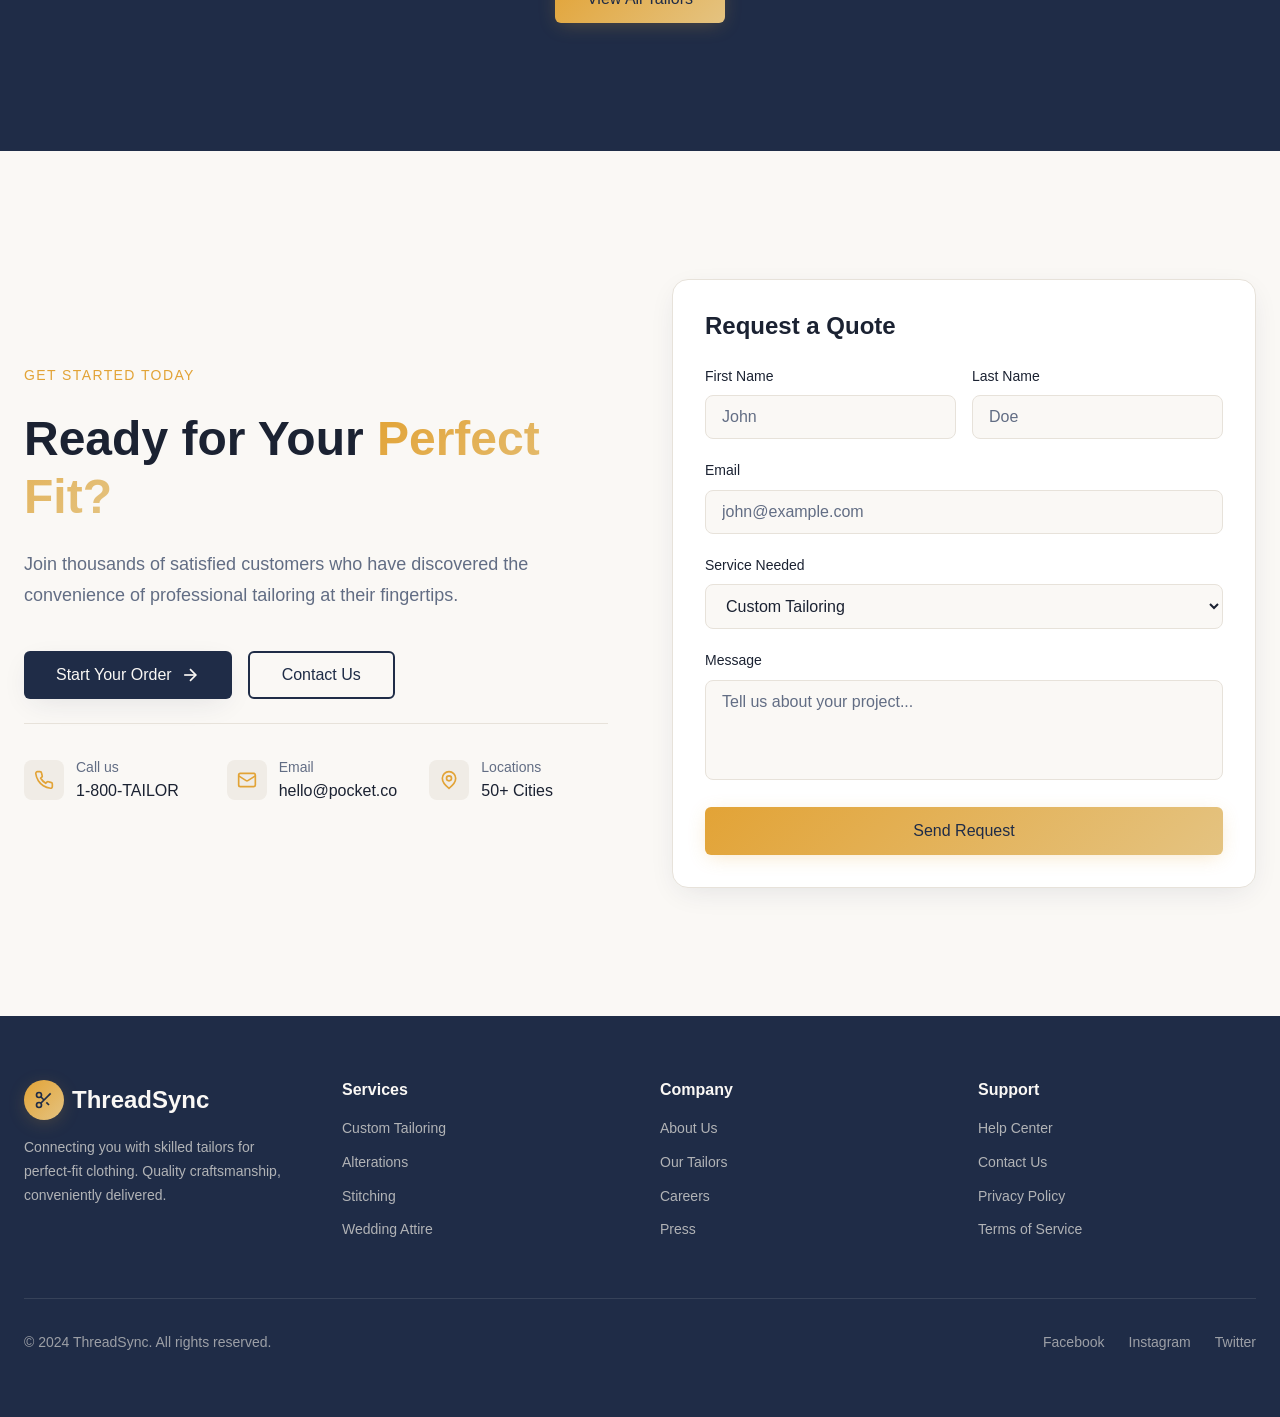
==== commit c366348f: "Synchronised static site styling Converted static-site to mirror React UI with Tailwind-based stylin" ====
--- a/static-site/index.html
+++ b/static-site/index.html
@@ -3,8 +3,8 @@
 <head>
     <meta charset="UTF-8">
     <meta name="viewport" content="width=device-width, initial-scale=1.0">
-    <title>ThreadSync - Find Your Perfect Tailor</title>
-    <meta name="description" content="Connect with skilled tailors for bespoke suits, alterations, and custom garments. Quality craftsmanship, modern convenience.">
+    <title>ThreadSync - Tailoring in Your Pocket</title>
+    <meta name="description" content="Connect with skilled local tailors for custom-made clothes, alterations, and stitching services. Quality craftsmanship, delivered to your doorstep.">
     <link rel="preconnect" href="https://fonts.googleapis.com">
     <link rel="preconnect" href="https://fonts.gstatic.com" crossorigin>
     <link href="https://fonts.googleapis.com/css2?family=Orbitron:wght@400;500;600;700;800;900&family=Outfit:wght@300;400;500;600;700&display=swap" rel="stylesheet">
@@ -18,18 +18,9 @@
                         sans: ['Outfit', 'sans-serif'],
                     },
                     colors: {
-                        gold: {
-                            DEFAULT: 'hsl(38, 75%, 55%)',
-                            light: 'hsl(40, 65%, 70%)',
-                        },
-                        navy: {
-                            DEFAULT: 'hsl(220, 40%, 20%)',
-                            light: 'hsl(220, 30%, 35%)',
-                        },
-                        cream: {
-                            DEFAULT: 'hsl(40, 30%, 97%)',
-                            dark: 'hsl(40, 25%, 92%)',
-                        },
+                        gold: { DEFAULT: 'hsl(38, 75%, 55%)', light: 'hsl(40, 65%, 70%)' },
+                        navy: { DEFAULT: 'hsl(220, 40%, 20%)', light: 'hsl(220, 30%, 35%)' },
+                        cream: { DEFAULT: 'hsl(40, 30%, 97%)', dark: 'hsl(40, 25%, 92%)' },
                         charcoal: 'hsl(220, 15%, 30%)',
                     },
                 }
@@ -43,75 +34,124 @@
     <header class="header">
         <div class="container header-content">
             <a href="index.html" class="logo">
-                <svg class="logo-icon" viewBox="0 0 24 24" fill="none" stroke="currentColor" stroke-width="2">
-                    <circle cx="6" cy="6" r="3"/>
-                    <path d="m6 9 6 6 6-6"/>
-                    <circle cx="18" cy="18" r="3"/>
-                </svg>
-                <span>ThreadSync</span>
+                <div class="logo-icon-wrapper">
+                    <svg viewBox="0 0 24 24" fill="none" stroke="currentColor" stroke-width="2">
+                        <circle cx="6" cy="6" r="3"/>
+                        <path d="M8.12 8.12 12 12"/>
+                        <path d="M20 4 8.12 15.88"/>
+                        <circle cx="6" cy="18" r="3"/>
+                        <path d="M14.8 14.8 18 18"/>
+                    </svg>
+                </div>
+                <span class="logo-text">ThreadSync</span>
             </a>
             <nav class="nav-desktop">
-                <a href="index.html" class="nav-link active">Home</a>
                 <a href="tailors.html" class="nav-link">Find Tailors</a>
                 <a href="about.html" class="nav-link">About</a>
+                <a href="faq.html" class="nav-link">FAQ</a>
                 <a href="contact.html" class="nav-link">Contact</a>
             </nav>
             <div class="header-actions">
-                <a href="login.html" class="btn btn-ghost">Sign In</a>
-                <a href="signup.html" class="btn btn-gold">Get Started</a>
+                <a href="login.html" class="btn btn-ghost btn-default">Sign In</a>
+                <a href="signup.html" class="btn btn-gold btn-default">Get Started</a>
             </div>
             <button class="mobile-menu-btn" aria-label="Toggle menu">
                 <svg class="menu-icon" viewBox="0 0 24 24" fill="none" stroke="currentColor" stroke-width="2">
-                    <line x1="3" y1="12" x2="21" y2="12"/>
-                    <line x1="3" y1="6" x2="21" y2="6"/>
-                    <line x1="3" y1="18" x2="21" y2="18"/>
+                    <line x1="4" x2="20" y1="12" y2="12"/>
+                    <line x1="4" x2="20" y1="6" y2="6"/>
+                    <line x1="4" x2="20" y1="18" y2="18"/>
                 </svg>
                 <svg class="close-icon hidden" viewBox="0 0 24 24" fill="none" stroke="currentColor" stroke-width="2">
-                    <line x1="18" y1="6" x2="6" y2="18"/>
-                    <line x1="6" y1="6" x2="18" y2="18"/>
+                    <path d="M18 6 6 18"/>
+                    <path d="m6 6 12 12"/>
                 </svg>
             </button>
         </div>
         <nav class="mobile-menu hidden">
-            <a href="index.html" class="mobile-nav-link active">Home</a>
             <a href="tailors.html" class="mobile-nav-link">Find Tailors</a>
             <a href="about.html" class="mobile-nav-link">About</a>
+            <a href="faq.html" class="mobile-nav-link">FAQ</a>
             <a href="contact.html" class="mobile-nav-link">Contact</a>
-            <a href="login.html" class="mobile-nav-link">Sign In</a>
-            <a href="signup.html" class="btn btn-gold" style="margin-top: 1rem;">Get Started</a>
+            <div class="mobile-menu-actions">
+                <a href="login.html" class="btn btn-ghost btn-default w-full">Sign In</a>
+                <a href="signup.html" class="btn btn-gold btn-default w-full">Get Started</a>
+            </div>
         </nav>
     </header>
 
     <main>
         <!-- Hero Section -->
         <section class="hero">
-            <div class="container">
+            <div class="hero-bg"></div>
+            <div class="container" style="position: relative; z-index: 10;">
                 <div class="hero-content">
                     <div class="hero-text">
-                        <h1>Find Your Perfect <span>Tailor</span></h1>
-                        <p>Connect with skilled tailors in your area for bespoke suits, alterations, and custom garments. Quality craftsmanship meets modern convenience.</p>
+                        <!-- Badge -->
+                        <div class="hero-badge">
+                            <svg viewBox="0 0 24 24" fill="currentColor" stroke="currentColor" stroke-width="2">
+                                <polygon points="12 2 15.09 8.26 22 9.27 17 14.14 18.18 21.02 12 17.77 5.82 21.02 7 14.14 2 9.27 8.91 8.26 12 2"/>
+                            </svg>
+                            <span>Trusted by 10,000+ customers</span>
+                        </div>
+
+                        <!-- Headline -->
+                        <h1 class="hero-title">
+                            Tailoring in
+                            <span class="text-gradient-gold">Your Pocket</span>
+                        </h1>
+
+                        <!-- Subheadline -->
+                        <p class="hero-subtitle">
+                            Connect with skilled local tailors for custom-made clothes, 
+                            alterations, and stitching services. Quality craftsmanship, 
+                            delivered to your doorstep.
+                        </p>
+
+                        <!-- CTA Buttons -->
                         <div class="hero-buttons">
-                            <a href="tailors.html" class="btn btn-gold">Find a Tailor</a>
-                            <a href="signup.html" class="btn btn-outline">Join as a Tailor</a>
-                        </div>
+                            <a href="tailors.html" class="btn btn-hero btn-xl">
+                                Find a Tailor
+                                <svg width="20" height="20" viewBox="0 0 24 24" fill="none" stroke="currentColor" stroke-width="2">
+                                    <path d="M5 12h14"/>
+                                    <path d="m12 5 7 7-7 7"/>
+                                </svg>
+                            </a>
+                            <a href="signup.html" class="btn btn-hero-outline btn-xl">
+                                Join as a Tailor
+                            </a>
+                        </div>
+
+                        <!-- Stats -->
                         <div class="hero-stats">
                             <div class="stat-item">
-                                <strong>500+</strong>
-                                <span>Verified Tailors</span>
+                                <p class="stat-value">500+</p>
+                                <p class="stat-label">Expert Tailors</p>
                             </div>
                             <div class="stat-item">
-                                <strong>10,000+</strong>
-                                <span>Orders Completed</span>
-                            </div>
-                        </div>
-                    </div>
-                    <div class="hero-image">
-                        <img src="https://images.unsplash.com/photo-1507003211169-0a1dd7228f2d?w=600&h=500&fit=crop" alt="Professional tailor at work">
-                        <div class="quality-badge">
-                            <svg width="20" height="20" viewBox="0 0 24 24" fill="none" stroke="currentColor" stroke-width="2">
-                                <path d="M12 2l3.09 6.26L22 9.27l-5 4.87 1.18 6.88L12 17.77l-6.18 3.25L7 14.14 2 9.27l6.91-1.01L12 2z"/>
-                            </svg>
-                            <span>Quality Assured</span>
+                                <p class="stat-value">50K+</p>
+                                <p class="stat-label">Orders Completed</p>
+                            </div>
+                            <div class="stat-item">
+                                <p class="stat-value">4.9</p>
+                                <p class="stat-label">Customer Rating</p>
+                            </div>
+                        </div>
+                    </div>
+
+                    <!-- Hero Image -->
+                    <div class="hero-image-wrapper">
+                        <div class="hero-image">
+                            <img src="https://images.unsplash.com/photo-1507003211169-0a1dd7228f2d?w=800&h=600&fit=crop" alt="Professional tailor measuring fine fabric">
+                            <div class="hero-image-overlay"></div>
+                        </div>
+                        
+                        <!-- Floating Card -->
+                        <div class="hero-floating-card">
+                            <div class="hero-floating-icon">✓</div>
+                            <div class="hero-floating-text">
+                                <h4>Quality Assured</h4>
+                                <p>Satisfaction Guaranteed</p>
+                            </div>
                         </div>
                     </div>
                 </div>
@@ -122,178 +162,318 @@
         <section class="how-it-works">
             <div class="container">
                 <div class="section-header">
-                    <h2>How It Works</h2>
-                    <p>Get your perfect fit in four simple steps</p>
+                    <span class="section-label">Simple Process</span>
+                    <h2 class="section-title">How It Works</h2>
+                    <p class="section-subtitle">From selection to delivery, we make custom tailoring effortless</p>
                 </div>
                 <div class="steps-grid">
                     <div class="step-card">
-                        <span class="step-number">1</span>
+                        <span class="step-number">01</span>
                         <div class="step-icon">
                             <svg viewBox="0 0 24 24" fill="none" stroke="currentColor" stroke-width="2">
-                                <circle cx="11" cy="11" r="8"/>
-                                <path d="m21 21-4.3-4.3"/>
-                            </svg>
-                        </div>
-                        <h3>Search</h3>
-                        <p>Find tailors in your area based on specialty, ratings, and reviews.</p>
+                                <path d="M20.38 3.46 16 2a4 4 0 0 1-8 0L3.62 3.46a2 2 0 0 0-1.34 2.23l.58 3.47a1 1 0 0 0 .99.84H6v10c0 1.1.9 2 2 2h8a2 2 0 0 0 2-2V10h2.15a1 1 0 0 0 .99-.84l.58-3.47a2 2 0 0 0-1.34-2.23z"/>
+                            </svg>
+                        </div>
+                        <h3>Choose Your Style</h3>
+                        <p>Browse our catalog or upload your own design. Select fabrics, colors, and customization options.</p>
                     </div>
                     <div class="step-card">
-                        <span class="step-number">2</span>
+                        <span class="step-number">02</span>
                         <div class="step-icon">
                             <svg viewBox="0 0 24 24" fill="none" stroke="currentColor" stroke-width="2">
-                                <rect width="18" height="18" x="3" y="4" rx="2" ry="2"/>
-                                <line x1="16" x2="16" y1="2" y2="6"/>
-                                <line x1="8" x2="8" y1="2" y2="6"/>
-                                <line x1="3" x2="21" y1="10" y2="10"/>
-                            </svg>
-                        </div>
-                        <h3>Book</h3>
-                        <p>Schedule an appointment at your convenience with instant confirmation.</p>
+                                <path d="M21.3 15.3a2.4 2.4 0 0 1 0 3.4l-2.6 2.6a2.4 2.4 0 0 1-3.4 0L2.7 8.7a2.41 2.41 0 0 1 0-3.4l2.6-2.6a2.41 2.41 0 0 1 3.4 0Z"/>
+                                <path d="m14.5 12.5 2-2"/>
+                                <path d="m11.5 9.5 2-2"/>
+                                <path d="m8.5 6.5 2-2"/>
+                                <path d="m17.5 15.5 2-2"/>
+                            </svg>
+                        </div>
+                        <h3>Share Measurements</h3>
+                        <p>Use our easy measurement guide or schedule a home visit from one of our expert tailors.</p>
                     </div>
                     <div class="step-card">
-                        <span class="step-number">3</span>
+                        <span class="step-number">03</span>
                         <div class="step-icon">
                             <svg viewBox="0 0 24 24" fill="none" stroke="currentColor" stroke-width="2">
-                                <path d="M21.3 15.3a2.4 2.4 0 0 1 0 3.4l-2.6 2.6a2.4 2.4 0 0 1-3.4 0L2.7 8.7a2.41 2.41 0 0 1 0-3.4l2.6-2.6a2.41 2.41 0 0 1 3.4 0Z"/>
-                            </svg>
-                        </div>
-                        <h3>Measure</h3>
-                        <p>Get professionally measured for the perfect fit every time.</p>
+                                <path d="M14 18V6a2 2 0 0 0-2-2H4a2 2 0 0 0-2 2v11a1 1 0 0 0 1 1h2"/>
+                                <path d="M15 18H9"/>
+                                <path d="M19 18h2a1 1 0 0 0 1-1v-3.65a1 1 0 0 0-.22-.624l-3.48-4.35A1 1 0 0 0 17.52 8H14"/>
+                                <circle cx="17" cy="18" r="2"/>
+                                <circle cx="7" cy="18" r="2"/>
+                            </svg>
+                        </div>
+                        <h3>We Craft & Deliver</h3>
+                        <p>Your garment is expertly crafted and delivered to your doorstep with free alterations.</p>
                     </div>
                     <div class="step-card">
-                        <span class="step-number">4</span>
+                        <span class="step-number">04</span>
                         <div class="step-icon">
                             <svg viewBox="0 0 24 24" fill="none" stroke="currentColor" stroke-width="2">
                                 <path d="M22 11.08V12a10 10 0 1 1-5.93-9.14"/>
                                 <polyline points="22 4 12 14.01 9 11.01"/>
                             </svg>
                         </div>
-                        <h3>Receive</h3>
-                        <p>Pick up your custom-fitted garments or have them delivered.</p>
+                        <h3>Perfect Fit Guaranteed</h3>
+                        <p>Not satisfied? We offer unlimited alterations until you love how it fits.</p>
                     </div>
                 </div>
             </div>
         </section>
 
-        <!-- Services -->
-        <section class="services" style="background: var(--secondary);">
+        <!-- Services Section -->
+        <section class="services">
             <div class="container">
                 <div class="section-header">
-                    <h2>Our Services</h2>
-                    <p>From bespoke suits to quick alterations</p>
+                    <span class="section-label">What We Offer</span>
+                    <h2 class="section-title">Our Services</h2>
+                    <p class="section-subtitle">Professional tailoring services for every need and occasion</p>
                 </div>
                 <div class="services-grid">
-                    <div class="service-card-display">
+                    <div class="service-card">
                         <div class="service-icon">
                             <svg viewBox="0 0 24 24" fill="none" stroke="currentColor" stroke-width="2">
                                 <path d="M20.38 3.46 16 2a4 4 0 0 1-8 0L3.62 3.46a2 2 0 0 0-1.34 2.23l.58 3.47a1 1 0 0 0 .99.84H6v10c0 1.1.9 2 2 2h8a2 2 0 0 0 2-2V10h2.15a1 1 0 0 0 .99-.84l.58-3.47a2 2 0 0 0-1.34-2.23z"/>
                             </svg>
                         </div>
-                        <h3>Bespoke Suits</h3>
-                        <p>Custom-made suits tailored to your exact measurements and style preferences.</p>
+                        <h3>Custom Tailoring</h3>
+                        <p>Get perfectly fitted clothes made from scratch. Choose from premium fabrics and designs.</p>
                         <ul class="service-features">
-                            <li>Personal consultation</li>
-                            <li>Fabric selection</li>
-                            <li>Multiple fittings</li>
+                            <li>Premium Fabrics</li>
+                            <li>Personal Consultation</li>
+                            <li>Multiple Fittings</li>
                         </ul>
-                        <span class="service-price">From $599</span>
-                    </div>
-                    <div class="service-card-display">
+                        <div class="service-footer">
+                            <span class="service-price">From $99</span>
+                            <a href="#" class="service-link">Learn More →</a>
+                        </div>
+                    </div>
+                    <div class="service-card">
                         <div class="service-icon">
                             <svg viewBox="0 0 24 24" fill="none" stroke="currentColor" stroke-width="2">
+                                <path d="M17 3a2.85 2.83 0 1 1 4 4L7.5 20.5 2 22l1.5-5.5Z"/>
+                                <path d="m15 5 4 4"/>
+                            </svg>
+                        </div>
+                        <h3>Alterations</h3>
+                        <p>Perfect fit adjustments for your existing wardrobe. Quick turnaround guaranteed.</p>
+                        <ul class="service-features">
+                            <li>Same Week Service</li>
+                            <li>All Garment Types</li>
+                            <li>Expert Craftsmanship</li>
+                        </ul>
+                        <div class="service-footer">
+                            <span class="service-price">From $25</span>
+                            <a href="#" class="service-link">Learn More →</a>
+                        </div>
+                    </div>
+                    <div class="service-card">
+                        <div class="service-icon">
+                            <svg viewBox="0 0 24 24" fill="none" stroke="currentColor" stroke-width="2">
                                 <circle cx="6" cy="6" r="3"/>
-                                <path d="m6 9 6 6 6-6"/>
-                                <circle cx="18" cy="18" r="3"/>
-                            </svg>
-                        </div>
-                        <h3>Alterations</h3>
-                        <p>Expert alterations to make your existing clothes fit perfectly.</p>
+                                <path d="M8.12 8.12 12 12"/>
+                                <path d="M20 4 8.12 15.88"/>
+                                <circle cx="6" cy="18" r="3"/>
+                                <path d="M14.8 14.8 18 18"/>
+                            </svg>
+                        </div>
+                        <h3>Stitching Services</h3>
+                        <p>Expert stitching for all types of garments including traditional and contemporary styles.</p>
                         <ul class="service-features">
-                            <li>Hem adjustments</li>
-                            <li>Waist modifications</li>
-                            <li>Sleeve shortening</li>
+                            <li>Traditional & Modern</li>
+                            <li>Quality Thread</li>
+                            <li>Durable Finish</li>
                         </ul>
-                        <span class="service-price">From $25</span>
-                    </div>
-                    <div class="service-card-display">
+                        <div class="service-footer">
+                            <span class="service-price">From $49</span>
+                            <a href="#" class="service-link">Learn More →</a>
+                        </div>
+                    </div>
+                    <div class="service-card">
                         <div class="service-icon">
                             <svg viewBox="0 0 24 24" fill="none" stroke="currentColor" stroke-width="2">
-                                <path d="M12 20.94c1.5 0 2.75 1.06 4 1.06 3 0 6-8 6-12.22A4.91 4.91 0 0 0 17 5c-2.22 0-4 1.44-5 2-1-.56-2.78-2-5-2a4.9 4.9 0 0 0-5 4.78C2 14 5 22 8 22c1.25 0 2.5-1.06 4-1.06Z"/>
-                            </svg>
-                        </div>
-                        <h3>Wedding Attire</h3>
-                        <p>Stunning bridal and groom wear for your special day.</p>
+                                <path d="m12 3-1.912 5.813a2 2 0 0 1-1.275 1.275L3 12l5.813 1.912a2 2 0 0 1 1.275 1.275L12 21l1.912-5.813a2 2 0 0 1 1.275-1.275L21 12l-5.813-1.912a2 2 0 0 1-1.275-1.275L12 3Z"/>
+                                <path d="M5 3v4"/>
+                                <path d="M19 17v4"/>
+                                <path d="M3 5h4"/>
+                                <path d="M17 19h4"/>
+                            </svg>
+                        </div>
+                        <h3>Special Occasions</h3>
+                        <p>Wedding attire, formal wear, and special event clothing made to perfection.</p>
                         <ul class="service-features">
-                            <li>Custom design</li>
-                            <li>Premium fabrics</li>
-                            <li>Express service</li>
+                            <li>Wedding Specialists</li>
+                            <li>Rush Orders</li>
+                            <li>VIP Service</li>
                         </ul>
-                        <span class="service-price">From $899</span>
-                    </div>
-                    <div class="service-card-display">
-                        <div class="service-icon">
-                            <svg viewBox="0 0 24 24" fill="none" stroke="currentColor" stroke-width="2">
-                                <path d="M14.5 4h-5L7 7H4a2 2 0 0 0-2 2v9a2 2 0 0 0 2 2h16a2 2 0 0 0 2-2V9a2 2 0 0 0-2-2h-3l-2.5-3z"/>
-                                <circle cx="12" cy="13" r="3"/>
-                            </svg>
-                        </div>
-                        <h3>Custom Shirts</h3>
-                        <p>Made-to-measure shirts with your choice of collar, cuffs, and fabric.</p>
-                        <ul class="service-features">
-                            <li>Monogramming</li>
-                            <li>Collar styles</li>
-                            <li>Cuff options</li>
-                        </ul>
-                        <span class="service-price">From $129</span>
+                        <div class="service-footer">
+                            <span class="service-price">From $199</span>
+                            <a href="#" class="service-link">Learn More →</a>
+                        </div>
                     </div>
                 </div>
             </div>
         </section>
 
-        <!-- Featured Tailors -->
+        <!-- Featured Tailors Section -->
         <section class="tailors">
             <div class="container">
                 <div class="section-header">
-                    <h2>Featured Tailors</h2>
-                    <p>Meet our top-rated craftsmen</p>
+                    <span class="section-label">Meet Our Experts</span>
+                    <h2 class="section-title">Featured Tailors</h2>
+                    <p class="section-subtitle">Skilled artisans ready to bring your vision to life</p>
                 </div>
                 <div class="tailors-grid">
                     <a href="tailor-detail.html" class="tailor-card">
                         <div class="tailor-image">
-                            <span class="tailor-badge">15+ Years Exp.</span>
+                            <img src="https://images.unsplash.com/photo-1494790108377-be9c29b29330?w=400&h=300&fit=crop&crop=face" alt="Maria Santos">
+                            <div class="tailor-image-overlay"></div>
+                            <span class="tailor-badge">
+                                <svg viewBox="0 0 24 24" fill="none" stroke="currentColor" stroke-width="2">
+                                    <path d="M6 9H4.5a2.5 2.5 0 0 1 0-5H6"/>
+                                    <path d="M18 9h1.5a2.5 2.5 0 0 0 0-5H18"/>
+                                    <path d="M4 22h16"/>
+                                    <path d="M10 14.66V17c0 .55-.47.98-.97 1.21C7.85 18.75 7 20.24 7 22"/>
+                                    <path d="M14 14.66V17c0 .55.47.98.97 1.21C16.15 18.75 17 20.24 17 22"/>
+                                    <path d="M18 2H6v7a6 6 0 0 0 12 0V2Z"/>
+                                </svg>
+                                15+ years
+                            </span>
                         </div>
                         <div class="tailor-info">
-                            <h3>Elite Tailors & Co.</h3>
-                            <p class="tailor-specialty">Bespoke Suits</p>
-                            <p class="tailor-location">📍 Manhattan, NY</p>
-                            <div class="tailor-rating">⭐ 4.9 (128 reviews)</div>
+                            <h3>Maria Santos</h3>
+                            <p class="tailor-specialty">Wedding & Formal Wear</p>
+                            <div class="tailor-meta">
+                                <span class="tailor-location">
+                                    <svg viewBox="0 0 24 24" fill="none" stroke="currentColor" stroke-width="2">
+                                        <path d="M20 10c0 6-8 12-8 12s-8-6-8-12a8 8 0 0 1 16 0Z"/>
+                                        <circle cx="12" cy="10" r="3"/>
+                                    </svg>
+                                    Downtown
+                                </span>
+                                <span class="tailor-rating">
+                                    <svg viewBox="0 0 24 24" fill="currentColor" stroke="currentColor" stroke-width="2">
+                                        <polygon points="12 2 15.09 8.26 22 9.27 17 14.14 18.18 21.02 12 17.77 5.82 21.02 7 14.14 2 9.27 8.91 8.26 12 2"/>
+                                    </svg>
+                                    <span class="rating-value">4.9</span>
+                                    <span class="rating-count">(234)</span>
+                                </span>
+                            </div>
                         </div>
                     </a>
                     <a href="tailor-detail.html" class="tailor-card">
                         <div class="tailor-image">
-                            <span class="tailor-badge">10+ Years Exp.</span>
+                            <img src="https://images.unsplash.com/photo-1507003211169-0a1dd7228f2d?w=400&h=300&fit=crop&crop=face" alt="James Chen">
+                            <div class="tailor-image-overlay"></div>
+                            <span class="tailor-badge">
+                                <svg viewBox="0 0 24 24" fill="none" stroke="currentColor" stroke-width="2">
+                                    <path d="M6 9H4.5a2.5 2.5 0 0 1 0-5H6"/>
+                                    <path d="M18 9h1.5a2.5 2.5 0 0 0 0-5H18"/>
+                                    <path d="M4 22h16"/>
+                                    <path d="M10 14.66V17c0 .55-.47.98-.97 1.21C7.85 18.75 7 20.24 7 22"/>
+                                    <path d="M14 14.66V17c0 .55.47.98.97 1.21C16.15 18.75 17 20.24 17 22"/>
+                                    <path d="M18 2H6v7a6 6 0 0 0 12 0V2Z"/>
+                                </svg>
+                                12+ years
+                            </span>
                         </div>
                         <div class="tailor-info">
-                            <h3>Modern Stitch Studio</h3>
-                            <p class="tailor-specialty">Alterations</p>
-                            <p class="tailor-location">📍 Brooklyn, NY</p>
-                            <div class="tailor-rating">⭐ 4.8 (96 reviews)</div>
+                            <h3>James Chen</h3>
+                            <p class="tailor-specialty">Men's Suits & Blazers</p>
+                            <div class="tailor-meta">
+                                <span class="tailor-location">
+                                    <svg viewBox="0 0 24 24" fill="none" stroke="currentColor" stroke-width="2">
+                                        <path d="M20 10c0 6-8 12-8 12s-8-6-8-12a8 8 0 0 1 16 0Z"/>
+                                        <circle cx="12" cy="10" r="3"/>
+                                    </svg>
+                                    Midtown
+                                </span>
+                                <span class="tailor-rating">
+                                    <svg viewBox="0 0 24 24" fill="currentColor" stroke="currentColor" stroke-width="2">
+                                        <polygon points="12 2 15.09 8.26 22 9.27 17 14.14 18.18 21.02 12 17.77 5.82 21.02 7 14.14 2 9.27 8.91 8.26 12 2"/>
+                                    </svg>
+                                    <span class="rating-value">4.8</span>
+                                    <span class="rating-count">(189)</span>
+                                </span>
+                            </div>
                         </div>
                     </a>
                     <a href="tailor-detail.html" class="tailor-card">
                         <div class="tailor-image">
-                            <span class="tailor-badge">20+ Years Exp.</span>
+                            <img src="https://images.unsplash.com/photo-1580489944761-15a19d654956?w=400&h=300&fit=crop&crop=face" alt="Fatima Al-Hassan">
+                            <div class="tailor-image-overlay"></div>
+                            <span class="tailor-badge">
+                                <svg viewBox="0 0 24 24" fill="none" stroke="currentColor" stroke-width="2">
+                                    <path d="M6 9H4.5a2.5 2.5 0 0 1 0-5H6"/>
+                                    <path d="M18 9h1.5a2.5 2.5 0 0 0 0-5H18"/>
+                                    <path d="M4 22h16"/>
+                                    <path d="M10 14.66V17c0 .55-.47.98-.97 1.21C7.85 18.75 7 20.24 7 22"/>
+                                    <path d="M14 14.66V17c0 .55.47.98.97 1.21C16.15 18.75 17 20.24 17 22"/>
+                                    <path d="M18 2H6v7a6 6 0 0 0 12 0V2Z"/>
+                                </svg>
+                                20+ years
+                            </span>
                         </div>
                         <div class="tailor-info">
-                            <h3>Classic Cuts Tailoring</h3>
-                            <p class="tailor-specialty">Wedding Attire</p>
-                            <p class="tailor-location">📍 Queens, NY</p>
-                            <div class="tailor-rating">⭐ 4.9 (156 reviews)</div>
+                            <h3>Fatima Al-Hassan</h3>
+                            <p class="tailor-specialty">Traditional & Modern Fusion</p>
+                            <div class="tailor-meta">
+                                <span class="tailor-location">
+                                    <svg viewBox="0 0 24 24" fill="none" stroke="currentColor" stroke-width="2">
+                                        <path d="M20 10c0 6-8 12-8 12s-8-6-8-12a8 8 0 0 1 16 0Z"/>
+                                        <circle cx="12" cy="10" r="3"/>
+                                    </svg>
+                                    East Side
+                                </span>
+                                <span class="tailor-rating">
+                                    <svg viewBox="0 0 24 24" fill="currentColor" stroke="currentColor" stroke-width="2">
+                                        <polygon points="12 2 15.09 8.26 22 9.27 17 14.14 18.18 21.02 12 17.77 5.82 21.02 7 14.14 2 9.27 8.91 8.26 12 2"/>
+                                    </svg>
+                                    <span class="rating-value">5.0</span>
+                                    <span class="rating-count">(312)</span>
+                                </span>
+                            </div>
                         </div>
                     </a>
-                </div>
-                <div class="text-center mt-8">
-                    <a href="tailors.html" class="btn btn-outline">View All Tailors</a>
+                    <a href="tailor-detail.html" class="tailor-card">
+                        <div class="tailor-image">
+                            <img src="https://images.unsplash.com/photo-1472099645785-5658abf4ff4e?w=400&h=300&fit=crop&crop=face" alt="Robert Williams">
+                            <div class="tailor-image-overlay"></div>
+                            <span class="tailor-badge">
+                                <svg viewBox="0 0 24 24" fill="none" stroke="currentColor" stroke-width="2">
+                                    <path d="M6 9H4.5a2.5 2.5 0 0 1 0-5H6"/>
+                                    <path d="M18 9h1.5a2.5 2.5 0 0 0 0-5H18"/>
+                                    <path d="M4 22h16"/>
+                                    <path d="M10 14.66V17c0 .55-.47.98-.97 1.21C7.85 18.75 7 20.24 7 22"/>
+                                    <path d="M14 14.66V17c0 .55.47.98.97 1.21C16.15 18.75 17 20.24 17 22"/>
+                                    <path d="M18 2H6v7a6 6 0 0 0 12 0V2Z"/>
+                                </svg>
+                                8+ years
+                            </span>
+                        </div>
+                        <div class="tailor-info">
+                            <h3>Robert Williams</h3>
+                            <p class="tailor-specialty">Alterations Specialist</p>
+                            <div class="tailor-meta">
+                                <span class="tailor-location">
+                                    <svg viewBox="0 0 24 24" fill="none" stroke="currentColor" stroke-width="2">
+                                        <path d="M20 10c0 6-8 12-8 12s-8-6-8-12a8 8 0 0 1 16 0Z"/>
+                                        <circle cx="12" cy="10" r="3"/>
+                                    </svg>
+                                    West End
+                                </span>
+                                <span class="tailor-rating">
+                                    <svg viewBox="0 0 24 24" fill="currentColor" stroke="currentColor" stroke-width="2">
+                                        <polygon points="12 2 15.09 8.26 22 9.27 17 14.14 18.18 21.02 12 17.77 5.82 21.02 7 14.14 2 9.27 8.91 8.26 12 2"/>
+                                    </svg>
+                                    <span class="rating-value">4.9</span>
+                                    <span class="rating-count">(156)</span>
+                                </span>
+                            </div>
+                        </div>
+                    </a>
+                </div>
+                <div class="tailors-cta">
+                    <a href="tailors.html" class="btn btn-gold btn-lg">View All Tailors</a>
                 </div>
             </div>
         </section>
@@ -301,52 +481,103 @@
         <!-- CTA Section -->
         <section class="cta-section">
             <div class="container">
-                <div class="cta-content">
-                    <div class="cta-text">
-                        <h2>Ready to Get Started?</h2>
-                        <p>Join thousands of satisfied customers who have found their perfect fit with ThreadSync.</p>
+                <div class="cta-grid">
+                    <div class="cta-content">
+                        <span class="section-label">Get Started Today</span>
+                        <h2 class="cta-title">
+                            Ready for Your
+                            <span class="text-gradient-gold">Perfect Fit?</span>
+                        </h2>
+                        <p class="cta-description">
+                            Join thousands of satisfied customers who have discovered the 
+                            convenience of professional tailoring at their fingertips.
+                        </p>
+                        
                         <div class="cta-buttons">
-                            <a href="booking.html" class="btn btn-gold">Book Now</a>
-                            <a href="contact.html" class="btn btn-outline" style="border-color: white; color: white;">Contact Us</a>
-                        </div>
+                            <a href="booking.html" class="btn btn-hero btn-lg">
+                                Start Your Order
+                                <svg width="20" height="20" viewBox="0 0 24 24" fill="none" stroke="currentColor" stroke-width="2">
+                                    <path d="M5 12h14"/>
+                                    <path d="m12 5 7 7-7 7"/>
+                                </svg>
+                            </a>
+                            <a href="contact.html" class="btn btn-hero-outline btn-lg">
+                                Contact Us
+                            </a>
+                        </div>
+
+                        <!-- Contact Info -->
                         <div class="cta-contact">
                             <div class="cta-contact-item">
-                                <svg width="20" height="20" viewBox="0 0 24 24" fill="none" stroke="currentColor" stroke-width="2">
-                                    <path d="M22 16.92v3a2 2 0 0 1-2.18 2 19.79 19.79 0 0 1-8.63-3.07 19.5 19.5 0 0 1-6-6 19.79 19.79 0 0 1-3.07-8.67A2 2 0 0 1 4.11 2h3a2 2 0 0 1 2 1.72 12.84 12.84 0 0 0 .7 2.81 2 2 0 0 1-.45 2.11L8.09 9.91a16 16 0 0 0 6 6l1.27-1.27a2 2 0 0 1 2.11-.45 12.84 12.84 0 0 0 2.81.7A2 2 0 0 1 22 16.92z"/>
-                                </svg>
-                                <span>+1 (555) 123-4567</span>
+                                <div class="cta-contact-icon">
+                                    <svg viewBox="0 0 24 24" fill="none" stroke="currentColor" stroke-width="2">
+                                        <path d="M22 16.92v3a2 2 0 0 1-2.18 2 19.79 19.79 0 0 1-8.63-3.07 19.5 19.5 0 0 1-6-6 19.79 19.79 0 0 1-3.07-8.67A2 2 0 0 1 4.11 2h3a2 2 0 0 1 2 1.72 12.84 12.84 0 0 0 .7 2.81 2 2 0 0 1-.45 2.11L8.09 9.91a16 16 0 0 0 6 6l1.27-1.27a2 2 0 0 1 2.11-.45 12.84 12.84 0 0 0 2.81.7A2 2 0 0 1 22 16.92z"/>
+                                    </svg>
+                                </div>
+                                <div class="cta-contact-text">
+                                    <span>Call us</span>
+                                    <p>1-800-TAILOR</p>
+                                </div>
                             </div>
                             <div class="cta-contact-item">
-                                <svg width="20" height="20" viewBox="0 0 24 24" fill="none" stroke="currentColor" stroke-width="2">
-                                    <path d="M4 4h16c1.1 0 2 .9 2 2v12c0 1.1-.9 2-2 2H4c-1.1 0-2-.9-2-2V6c0-1.1.9-2 2-2z"/>
-                                    <polyline points="22,6 12,13 2,6"/>
-                                </svg>
-                                <span>hello@threadsync.com</span>
-                            </div>
-                        </div>
-                    </div>
-                    <div class="cta-form">
-                        <h3>Get a Quote</h3>
-                        <form>
+                                <div class="cta-contact-icon">
+                                    <svg viewBox="0 0 24 24" fill="none" stroke="currentColor" stroke-width="2">
+                                        <rect width="20" height="16" x="2" y="4" rx="2"/>
+                                        <path d="m22 7-8.97 5.7a1.94 1.94 0 0 1-2.06 0L2 7"/>
+                                    </svg>
+                                </div>
+                                <div class="cta-contact-text">
+                                    <span>Email</span>
+                                    <p>hello@pocket.co</p>
+                                </div>
+                            </div>
+                            <div class="cta-contact-item">
+                                <div class="cta-contact-icon">
+                                    <svg viewBox="0 0 24 24" fill="none" stroke="currentColor" stroke-width="2">
+                                        <path d="M20 10c0 6-8 12-8 12s-8-6-8-12a8 8 0 0 1 16 0Z"/>
+                                        <circle cx="12" cy="10" r="3"/>
+                                    </svg>
+                                </div>
+                                <div class="cta-contact-text">
+                                    <span>Locations</span>
+                                    <p>50+ Cities</p>
+                                </div>
+                            </div>
+                        </div>
+                    </div>
+
+                    <!-- Form Card -->
+                    <div class="form-card">
+                        <h3>Request a Quote</h3>
+                        <form id="quote-form">
+                            <div class="form-row">
+                                <div class="form-group">
+                                    <label for="firstName">First Name</label>
+                                    <input type="text" id="firstName" class="form-input" placeholder="John">
+                                </div>
+                                <div class="form-group">
+                                    <label for="lastName">Last Name</label>
+                                    <input type="text" id="lastName" class="form-input" placeholder="Doe">
+                                </div>
+                            </div>
                             <div class="form-group">
-                                <input type="text" class="form-input" placeholder="Your Name" required>
+                                <label for="email">Email</label>
+                                <input type="email" id="email" class="form-input" placeholder="john@example.com">
                             </div>
                             <div class="form-group">
-                                <input type="email" class="form-input" placeholder="Email Address" required>
+                                <label for="service">Service Needed</label>
+                                <select id="service" class="form-select">
+                                    <option>Custom Tailoring</option>
+                                    <option>Alterations</option>
+                                    <option>Stitching Services</option>
+                                    <option>Special Occasion</option>
+                                </select>
                             </div>
                             <div class="form-group">
-                                <select class="form-select" required>
-                                    <option value="">Select Service</option>
-                                    <option value="bespoke">Bespoke Suit</option>
-                                    <option value="alterations">Alterations</option>
-                                    <option value="wedding">Wedding Attire</option>
-                                    <option value="custom-shirt">Custom Shirt</option>
-                                </select>
-                            </div>
-                            <div class="form-group">
-                                <textarea class="form-textarea" rows="3" placeholder="Tell us about your needs..."></textarea>
-                            </div>
-                            <button type="submit" class="btn btn-gold" style="width: 100%;">Request Quote</button>
+                                <label for="message">Message</label>
+                                <textarea id="message" class="form-textarea" rows="4" placeholder="Tell us about your project..."></textarea>
+                            </div>
+                            <button type="submit" class="btn btn-gold btn-lg w-full">Send Request</button>
                         </form>
                     </div>
                 </div>
@@ -360,63 +591,53 @@
             <div class="footer-grid">
                 <div class="footer-brand">
                     <a href="index.html" class="logo">
-                        <svg class="logo-icon" viewBox="0 0 24 24" fill="none" stroke="currentColor" stroke-width="2">
-                            <circle cx="6" cy="6" r="3"/>
-                            <path d="m6 9 6 6 6-6"/>
-                            <circle cx="18" cy="18" r="3"/>
-                        </svg>
-                        <span>ThreadSync</span>
+                        <div class="logo-icon-wrapper">
+                            <svg viewBox="0 0 24 24" fill="none" stroke="currentColor" stroke-width="2">
+                                <circle cx="6" cy="6" r="3"/>
+                                <path d="M8.12 8.12 12 12"/>
+                                <path d="M20 4 8.12 15.88"/>
+                                <circle cx="6" cy="18" r="3"/>
+                                <path d="M14.8 14.8 18 18"/>
+                            </svg>
+                        </div>
+                        <span class="logo-text">ThreadSync</span>
                     </a>
-                    <p>Connecting you with skilled tailors for perfect-fitting garments.</p>
-                </div>
-                <div class="footer-section">
+                    <p>Connecting you with skilled tailors for perfect-fit clothing. Quality craftsmanship, conveniently delivered.</p>
+                </div>
+                <div class="footer-column">
                     <h4>Services</h4>
-                    <ul class="footer-links">
-                        <li><a href="tailors.html">Find Tailors</a></li>
-                        <li><a href="booking.html">Book Appointment</a></li>
-                        <li><a href="#">Bespoke Suits</a></li>
+                    <ul>
+                        <li><a href="#">Custom Tailoring</a></li>
                         <li><a href="#">Alterations</a></li>
+                        <li><a href="#">Stitching</a></li>
+                        <li><a href="#">Wedding Attire</a></li>
                     </ul>
                 </div>
-                <div class="footer-section">
+                <div class="footer-column">
                     <h4>Company</h4>
-                    <ul class="footer-links">
+                    <ul>
                         <li><a href="about.html">About Us</a></li>
-                        <li><a href="contact.html">Contact</a></li>
+                        <li><a href="tailors.html">Our Tailors</a></li>
                         <li><a href="#">Careers</a></li>
                         <li><a href="#">Press</a></li>
                     </ul>
                 </div>
-                <div class="footer-section">
+                <div class="footer-column">
                     <h4>Support</h4>
-                    <ul class="footer-links">
-                        <li><a href="faq.html">FAQ</a></li>
-                        <li><a href="#">Help Center</a></li>
+                    <ul>
+                        <li><a href="faq.html">Help Center</a></li>
+                        <li><a href="contact.html">Contact Us</a></li>
                         <li><a href="#">Privacy Policy</a></li>
                         <li><a href="#">Terms of Service</a></li>
                     </ul>
                 </div>
             </div>
             <div class="footer-bottom">
-                <p>&copy; 2024 ThreadSync. All rights reserved.</p>
-                <div class="social-links">
-                    <a href="#" aria-label="Facebook">
-                        <svg width="20" height="20" viewBox="0 0 24 24" fill="none" stroke="currentColor" stroke-width="2">
-                            <path d="M18 2h-3a5 5 0 0 0-5 5v3H7v4h3v8h4v-8h3l1-4h-4V7a1 1 0 0 1 1-1h3z"/>
-                        </svg>
-                    </a>
-                    <a href="#" aria-label="Twitter">
-                        <svg width="20" height="20" viewBox="0 0 24 24" fill="none" stroke="currentColor" stroke-width="2">
-                            <path d="M22 4s-.7 2.1-2 3.4c1.6 10-9.4 17.3-18 11.6 2.2.1 4.4-.6 6-2C3 15.5.5 9.6 3 5c2.2 2.6 5.6 4.1 9 4-.9-4.2 4-6.6 7-3.8 1.1 0 3-1.2 3-1.2z"/>
-                        </svg>
-                    </a>
-                    <a href="#" aria-label="Instagram">
-                        <svg width="20" height="20" viewBox="0 0 24 24" fill="none" stroke="currentColor" stroke-width="2">
-                            <rect width="20" height="20" x="2" y="2" rx="5" ry="5"/>
-                            <path d="M16 11.37A4 4 0 1 1 12.63 8 4 4 0 0 1 16 11.37z"/>
-                            <line x1="17.5" x2="17.51" y1="6.5" y2="6.5"/>
-                        </svg>
-                    </a>
+                <p>© 2024 ThreadSync. All rights reserved.</p>
+                <div class="footer-social">
+                    <a href="#">Facebook</a>
+                    <a href="#">Instagram</a>
+                    <a href="#">Twitter</a>
                 </div>
             </div>
         </div>
--- a/static-site/css/styles.css
+++ b/static-site/css/styles.css
@@ -0,0 +1,1967 @@
+/* ===================================
+   ThreadSync Static Site Styles
+   Matching React version exactly
+   =================================== */
+
+/* CSS Variables - matching src/index.css */
+:root {
+    --background: 40 30% 97%;
+    --foreground: 220 30% 15%;
+    --card: 0 0% 100%;
+    --card-foreground: 220 30% 15%;
+    --popover: 0 0% 100%;
+    --popover-foreground: 220 30% 15%;
+    --primary: 220 40% 20%;
+    --primary-foreground: 40 30% 97%;
+    --secondary: 40 25% 92%;
+    --secondary-foreground: 220 30% 15%;
+    --muted: 40 20% 94%;
+    --muted-foreground: 220 15% 45%;
+    --accent: 38 75% 55%;
+    --accent-foreground: 220 40% 15%;
+    --destructive: 0 84% 60%;
+    --destructive-foreground: 0 0% 100%;
+    --border: 40 20% 88%;
+    --input: 40 20% 88%;
+    --ring: 220 40% 20%;
+    --radius: 0.5rem;
+
+    /* Custom tokens */
+    --gold: 38 75% 55%;
+    --gold-light: 40 65% 70%;
+    --cream: 40 30% 97%;
+    --cream-dark: 40 25% 92%;
+    --navy: 220 40% 20%;
+    --navy-light: 220 30% 35%;
+    --charcoal: 220 15% 30%;
+
+    /* Shadows */
+    --shadow-soft: 0 4px 20px -4px hsl(220 40% 20% / 0.08);
+    --shadow-elevated: 0 8px 30px -8px hsl(220 40% 20% / 0.12);
+    --shadow-gold: 0 4px 20px -4px hsl(38 75% 55% / 0.3);
+}
+
+/* Reset & Base */
+*, *::before, *::after {
+    box-sizing: border-box;
+    margin: 0;
+    padding: 0;
+    border-color: hsl(var(--border));
+}
+
+html {
+    scroll-behavior: smooth;
+}
+
+body {
+    font-family: 'Outfit', sans-serif;
+    color: hsl(var(--foreground));
+    background-color: hsl(var(--background));
+    line-height: 1.6;
+    -webkit-font-smoothing: antialiased;
+    -moz-osx-font-smoothing: grayscale;
+}
+
+h1, h2, h3, h4, h5, h6 {
+    font-family: 'Orbitron', sans-serif;
+    line-height: 1.2;
+    font-weight: 600;
+}
+
+a {
+    color: inherit;
+    text-decoration: none;
+}
+
+img {
+    max-width: 100%;
+    height: auto;
+    display: block;
+}
+
+/* Utility Classes */
+.hidden {
+    display: none !important;
+}
+
+.container {
+    width: 100%;
+    max-width: 1280px;
+    margin: 0 auto;
+    padding: 0 1rem;
+}
+
+@media (min-width: 768px) {
+    .container {
+        padding: 0 1.5rem;
+    }
+}
+
+/* Gradient Classes */
+.text-gradient-gold {
+    background: linear-gradient(135deg, hsl(var(--gold)), hsl(var(--gold-light)));
+    -webkit-background-clip: text;
+    -webkit-text-fill-color: transparent;
+    background-clip: text;
+}
+
+.bg-gradient-gold {
+    background: linear-gradient(135deg, hsl(var(--gold)), hsl(var(--gold-light)));
+}
+
+.bg-gradient-navy {
+    background: linear-gradient(135deg, hsl(var(--navy)), hsl(var(--navy-light)));
+}
+
+/* Shadow Classes */
+.shadow-soft {
+    box-shadow: var(--shadow-soft);
+}
+
+.shadow-elevated {
+    box-shadow: var(--shadow-elevated);
+}
+
+.shadow-gold {
+    box-shadow: var(--shadow-gold);
+}
+
+/* Button Base */
+.btn {
+    display: inline-flex;
+    align-items: center;
+    justify-content: center;
+    gap: 0.5rem;
+    white-space: nowrap;
+    border-radius: 0.375rem;
+    font-size: 0.875rem;
+    font-weight: 500;
+    font-family: 'Outfit', sans-serif;
+    border: none;
+    cursor: pointer;
+    transition: all 0.3s ease;
+    text-decoration: none;
+}
+
+.btn:disabled {
+    pointer-events: none;
+    opacity: 0.5;
+}
+
+.btn-default {
+    height: 2.5rem;
+    padding: 0 1rem;
+}
+
+.btn-sm {
+    height: 2.25rem;
+    padding: 0 0.75rem;
+}
+
+.btn-lg {
+    height: 3rem;
+    padding: 0 2rem;
+    font-size: 1rem;
+    border-radius: 0.375rem;
+}
+
+.btn-xl {
+    height: 3.5rem;
+    padding: 0 2.5rem;
+    font-size: 1.125rem;
+    border-radius: 0.5rem;
+}
+
+/* Button Variants */
+.btn-gold {
+    background: linear-gradient(135deg, hsl(var(--gold)), hsl(var(--gold-light)));
+    color: hsl(var(--primary));
+    box-shadow: var(--shadow-gold);
+}
+
+.btn-gold:hover {
+    box-shadow: 0 6px 25px -4px hsl(38 75% 55% / 0.4);
+    transform: scale(1.02);
+}
+
+.btn-gold:active {
+    transform: scale(0.98);
+}
+
+.btn-navy {
+    background: linear-gradient(135deg, hsl(var(--navy)), hsl(var(--navy-light)));
+    color: hsl(var(--primary-foreground));
+}
+
+.btn-navy:hover {
+    opacity: 0.9;
+    transform: scale(1.02);
+}
+
+.btn-hero {
+    background-color: hsl(var(--primary));
+    color: hsl(var(--primary-foreground));
+    box-shadow: var(--shadow-elevated);
+}
+
+.btn-hero:hover {
+    background-color: hsl(var(--navy-light));
+    box-shadow: 0 10px 25px -8px hsl(220 40% 20% / 0.2);
+    transform: scale(1.02);
+}
+
+.btn-hero-outline {
+    border: 2px solid hsl(var(--primary));
+    background: transparent;
+    color: hsl(var(--primary));
+}
+
+.btn-hero-outline:hover {
+    background-color: hsl(var(--primary));
+    color: hsl(var(--primary-foreground));
+}
+
+.btn-ghost {
+    background: transparent;
+    color: hsl(var(--foreground));
+}
+
+.btn-ghost:hover {
+    background-color: hsl(var(--accent) / 0.1);
+}
+
+/* Header */
+.header {
+    position: fixed;
+    top: 0;
+    left: 0;
+    right: 0;
+    z-index: 50;
+    background: hsl(var(--background) / 0.8);
+    backdrop-filter: blur(12px);
+    border-bottom: 1px solid hsl(var(--border));
+}
+
+.header-content {
+    display: flex;
+    align-items: center;
+    justify-content: space-between;
+    height: 4rem;
+}
+
+@media (min-width: 768px) {
+    .header-content {
+        height: 5rem;
+    }
+}
+
+.logo {
+    display: flex;
+    align-items: center;
+    gap: 0.5rem;
+}
+
+.logo-icon-wrapper {
+    width: 2.5rem;
+    height: 2.5rem;
+    background: linear-gradient(135deg, hsl(var(--gold)), hsl(var(--gold-light)));
+    border-radius: 9999px;
+    display: flex;
+    align-items: center;
+    justify-content: center;
+    box-shadow: var(--shadow-gold);
+}
+
+.logo-icon-wrapper svg {
+    width: 1.25rem;
+    height: 1.25rem;
+    color: hsl(var(--primary));
+}
+
+.logo-text {
+    font-family: 'Orbitron', sans-serif;
+    font-size: 1.25rem;
+    font-weight: 600;
+    color: hsl(var(--foreground));
+}
+
+@media (min-width: 768px) {
+    .logo-text {
+        font-size: 1.5rem;
+    }
+}
+
+.nav-desktop {
+    display: none;
+    align-items: center;
+    gap: 1.5rem;
+}
+
+@media (min-width: 768px) {
+    .nav-desktop {
+        display: flex;
+    }
+}
+
+.nav-link {
+    color: hsl(var(--muted-foreground));
+    font-weight: 500;
+    transition: color 0.2s;
+}
+
+.nav-link:hover,
+.nav-link.active {
+    color: hsl(var(--foreground));
+}
+
+.header-actions {
+    display: none;
+    align-items: center;
+    gap: 1rem;
+}
+
+@media (min-width: 768px) {
+    .header-actions {
+        display: flex;
+    }
+}
+
+.mobile-menu-btn {
+    display: flex;
+    align-items: center;
+    justify-content: center;
+    padding: 0.5rem;
+    background: transparent;
+    border: none;
+    cursor: pointer;
+}
+
+.mobile-menu-btn svg {
+    width: 1.5rem;
+    height: 1.5rem;
+    color: hsl(var(--foreground));
+}
+
+@media (min-width: 768px) {
+    .mobile-menu-btn {
+        display: none;
+    }
+}
+
+.mobile-menu {
+    padding: 1rem;
+    border-top: 1px solid hsl(var(--border));
+    animation: fadeIn 0.2s ease-out;
+}
+
+.mobile-nav-link {
+    display: block;
+    padding: 0.5rem 0;
+    color: hsl(var(--muted-foreground));
+    font-weight: 500;
+    transition: color 0.2s;
+}
+
+.mobile-nav-link:hover,
+.mobile-nav-link.active {
+    color: hsl(var(--foreground));
+}
+
+.mobile-menu-actions {
+    display: flex;
+    flex-direction: column;
+    gap: 0.5rem;
+    padding-top: 1rem;
+    margin-top: 1rem;
+    border-top: 1px solid hsl(var(--border));
+}
+
+/* Hero Section */
+.hero {
+    position: relative;
+    min-height: 100vh;
+    display: flex;
+    align-items: center;
+    padding-top: 5rem;
+}
+
+.hero-bg {
+    position: absolute;
+    inset: 0;
+    background: linear-gradient(to bottom, hsl(var(--cream)), hsl(var(--cream-dark)));
+}
+
+.hero-content {
+    display: grid;
+    grid-template-columns: 1fr;
+    gap: 3rem;
+    align-items: center;
+}
+
+@media (min-width: 1024px) {
+    .hero-content {
+        grid-template-columns: 1fr 1fr;
+        gap: 4rem;
+    }
+}
+
+.hero-text {
+    display: flex;
+    flex-direction: column;
+    gap: 2rem;
+    animation: fadeUp 0.6s ease-out forwards;
+}
+
+.hero-badge {
+    display: inline-flex;
+    align-items: center;
+    gap: 0.5rem;
+    background-color: hsl(var(--secondary));
+    padding: 0.5rem 1rem;
+    border-radius: 9999px;
+    width: fit-content;
+}
+
+.hero-badge svg {
+    width: 1rem;
+    height: 1rem;
+    color: hsl(var(--gold));
+    fill: hsl(var(--gold));
+}
+
+.hero-badge span {
+    font-size: 0.875rem;
+    font-weight: 500;
+    color: hsl(var(--foreground));
+}
+
+.hero-title {
+    font-size: 2.25rem;
+    font-weight: 700;
+    color: hsl(var(--foreground));
+    line-height: 1.1;
+}
+
+@media (min-width: 768px) {
+    .hero-title {
+        font-size: 3rem;
+    }
+}
+
+@media (min-width: 1024px) {
+    .hero-title {
+        font-size: 3.75rem;
+    }
+}
+
+.hero-subtitle {
+    font-size: 1.125rem;
+    color: hsl(var(--muted-foreground));
+    max-width: 32rem;
+    line-height: 1.7;
+}
+
+@media (min-width: 768px) {
+    .hero-subtitle {
+        font-size: 1.25rem;
+    }
+}
+
+.hero-buttons {
+    display: flex;
+    flex-direction: column;
+    gap: 1rem;
+}
+
+@media (min-width: 640px) {
+    .hero-buttons {
+        flex-direction: row;
+    }
+}
+
+.hero-stats {
+    display: flex;
+    flex-wrap: wrap;
+    gap: 2rem;
+    padding-top: 1rem;
+}
+
+.stat-item {
+    display: flex;
+    flex-direction: column;
+    gap: 0.25rem;
+}
+
+.stat-value {
+    font-family: 'Orbitron', sans-serif;
+    font-size: 1.875rem;
+    font-weight: 700;
+    color: hsl(var(--foreground));
+}
+
+.stat-label {
+    font-size: 0.875rem;
+    color: hsl(var(--muted-foreground));
+}
+
+.hero-image-wrapper {
+    position: relative;
+    animation: fadeUp 0.6s ease-out 0.2s forwards;
+    opacity: 0;
+}
+
+.hero-image {
+    position: relative;
+    border-radius: 1rem;
+    overflow: hidden;
+    box-shadow: var(--shadow-elevated);
+}
+
+.hero-image img {
+    width: 100%;
+    height: 400px;
+    object-fit: cover;
+}
+
+@media (min-width: 768px) {
+    .hero-image img {
+        height: 500px;
+    }
+}
+
+@media (min-width: 1024px) {
+    .hero-image img {
+        height: 600px;
+    }
+}
+
+.hero-image-overlay {
+    position: absolute;
+    inset: 0;
+    background: linear-gradient(to top, hsl(var(--navy) / 0.2), transparent);
+}
+
+.hero-floating-card {
+    position: absolute;
+    bottom: -1.5rem;
+    left: -1.5rem;
+    background: hsl(var(--card));
+    padding: 1rem;
+    border-radius: 0.75rem;
+    box-shadow: var(--shadow-elevated);
+    display: flex;
+    align-items: center;
+    gap: 0.75rem;
+    animation: float 3s ease-in-out infinite;
+}
+
+.hero-floating-icon {
+    width: 3rem;
+    height: 3rem;
+    background: linear-gradient(135deg, hsl(var(--gold)), hsl(var(--gold-light)));
+    border-radius: 9999px;
+    display: flex;
+    align-items: center;
+    justify-content: center;
+    color: hsl(var(--primary));
+    font-weight: 700;
+}
+
+.hero-floating-text h4 {
+    font-family: 'Outfit', sans-serif;
+    font-weight: 600;
+    color: hsl(var(--foreground));
+    font-size: 1rem;
+}
+
+.hero-floating-text p {
+    font-size: 0.875rem;
+    color: hsl(var(--muted-foreground));
+}
+
+/* Section Base */
+section {
+    padding: 5rem 0;
+}
+
+@media (min-width: 768px) {
+    section {
+        padding: 8rem 0;
+    }
+}
+
+.section-header {
+    text-align: center;
+    max-width: 42rem;
+    margin: 0 auto 4rem;
+    display: flex;
+    flex-direction: column;
+    gap: 1rem;
+}
+
+.section-label {
+    color: hsl(var(--gold));
+    font-weight: 500;
+    text-transform: uppercase;
+    letter-spacing: 0.1em;
+    font-size: 0.875rem;
+}
+
+.section-title {
+    font-size: 1.875rem;
+    font-weight: 700;
+    color: hsl(var(--foreground));
+}
+
+@media (min-width: 768px) {
+    .section-title {
+        font-size: 2.25rem;
+    }
+}
+
+@media (min-width: 1024px) {
+    .section-title {
+        font-size: 3rem;
+    }
+}
+
+.section-subtitle {
+    font-size: 1.125rem;
+    color: hsl(var(--muted-foreground));
+}
+
+/* How It Works */
+.how-it-works {
+    background-color: hsl(var(--secondary));
+}
+
+.steps-grid {
+    display: grid;
+    grid-template-columns: 1fr;
+    gap: 2rem;
+}
+
+@media (min-width: 768px) {
+    .steps-grid {
+        grid-template-columns: repeat(2, 1fr);
+    }
+}
+
+@media (min-width: 1024px) {
+    .steps-grid {
+        grid-template-columns: repeat(4, 1fr);
+    }
+}
+
+.step-card {
+    position: relative;
+    background: hsl(var(--card));
+    border-radius: 1rem;
+    padding: 1.5rem;
+    box-shadow: var(--shadow-soft);
+    transition: box-shadow 0.3s ease;
+    height: 100%;
+}
+
+.step-card:hover {
+    box-shadow: var(--shadow-elevated);
+}
+
+.step-number {
+    position: absolute;
+    top: -0.75rem;
+    right: -0.75rem;
+    width: 2.5rem;
+    height: 2.5rem;
+    background: linear-gradient(135deg, hsl(var(--gold)), hsl(var(--gold-light)));
+    color: hsl(var(--primary));
+    font-weight: 700;
+    font-size: 0.875rem;
+    border-radius: 9999px;
+    display: flex;
+    align-items: center;
+    justify-content: center;
+    box-shadow: var(--shadow-gold);
+}
+
+.step-icon {
+    width: 3.5rem;
+    height: 3.5rem;
+    background-color: hsl(var(--secondary));
+    border-radius: 0.75rem;
+    display: flex;
+    align-items: center;
+    justify-content: center;
+    margin-bottom: 1.25rem;
+    transition: background 0.3s ease;
+}
+
+.step-card:hover .step-icon {
+    background: linear-gradient(135deg, hsl(var(--gold)), hsl(var(--gold-light)));
+}
+
+.step-icon svg {
+    width: 1.75rem;
+    height: 1.75rem;
+    color: hsl(var(--navy));
+    transition: color 0.3s ease;
+}
+
+.step-card:hover .step-icon svg {
+    color: hsl(var(--primary));
+}
+
+.step-card h3 {
+    font-family: 'Orbitron', sans-serif;
+    font-size: 1.25rem;
+    font-weight: 600;
+    color: hsl(var(--foreground));
+    margin-bottom: 0.75rem;
+}
+
+.step-card p {
+    color: hsl(var(--muted-foreground));
+    line-height: 1.6;
+}
+
+/* Services Section */
+.services {
+    background-color: hsl(var(--background));
+}
+
+.services-grid {
+    display: grid;
+    grid-template-columns: 1fr;
+    gap: 1.5rem;
+}
+
+@media (min-width: 768px) {
+    .services-grid {
+        grid-template-columns: repeat(2, 1fr);
+    }
+}
+
+@media (min-width: 1024px) {
+    .services-grid {
+        grid-template-columns: repeat(4, 1fr);
+    }
+}
+
+.service-card {
+    background: hsl(var(--card));
+    border: 1px solid hsl(var(--border));
+    border-radius: 1rem;
+    padding: 1.5rem;
+    display: flex;
+    flex-direction: column;
+    transition: all 0.3s ease;
+}
+
+.service-card:hover {
+    border-color: hsl(var(--gold) / 0.5);
+    box-shadow: var(--shadow-elevated);
+}
+
+.service-icon {
+    width: 3.5rem;
+    height: 3.5rem;
+    background: linear-gradient(135deg, hsl(var(--navy)), hsl(var(--navy-light)));
+    border-radius: 0.75rem;
+    display: flex;
+    align-items: center;
+    justify-content: center;
+    margin-bottom: 1.25rem;
+    transition: background 0.3s ease;
+}
+
+.service-card:hover .service-icon {
+    background: linear-gradient(135deg, hsl(var(--gold)), hsl(var(--gold-light)));
+}
+
+.service-icon svg {
+    width: 1.75rem;
+    height: 1.75rem;
+    color: hsl(var(--primary-foreground));
+    transition: color 0.3s ease;
+}
+
+.service-card:hover .service-icon svg {
+    color: hsl(var(--primary));
+}
+
+.service-card h3 {
+    font-family: 'Orbitron', sans-serif;
+    font-size: 1.25rem;
+    font-weight: 600;
+    color: hsl(var(--foreground));
+    margin-bottom: 0.5rem;
+}
+
+.service-card > p {
+    font-size: 0.875rem;
+    color: hsl(var(--muted-foreground));
+    line-height: 1.6;
+    margin-bottom: 1rem;
+    flex-grow: 1;
+}
+
+.service-features {
+    list-style: none;
+    margin-bottom: 1rem;
+}
+
+.service-features li {
+    display: flex;
+    align-items: center;
+    gap: 0.5rem;
+    font-size: 0.875rem;
+    color: hsl(var(--muted-foreground));
+    padding: 0.25rem 0;
+}
+
+.service-features li::before {
+    content: "";
+    width: 0.375rem;
+    height: 0.375rem;
+    background-color: hsl(var(--gold));
+    border-radius: 9999px;
+}
+
+.service-footer {
+    padding-top: 1rem;
+    border-top: 1px solid hsl(var(--border));
+    margin-top: auto;
+    display: flex;
+    align-items: center;
+    justify-content: space-between;
+}
+
+.service-price {
+    font-family: 'Orbitron', sans-serif;
+    font-size: 1.125rem;
+    font-weight: 600;
+    color: hsl(var(--foreground));
+}
+
+.service-link {
+    color: hsl(var(--gold));
+    font-size: 0.875rem;
+    font-weight: 500;
+    transition: color 0.2s;
+}
+
+.service-link:hover {
+    color: hsl(var(--gold-light));
+}
+
+/* Tailors Section */
+.tailors {
+    background-color: hsl(var(--navy));
+}
+
+.tailors .section-title {
+    color: hsl(var(--primary-foreground));
+}
+
+.tailors .section-subtitle {
+    color: hsl(var(--cream-dark) / 0.8);
+}
+
+.tailors-grid {
+    display: grid;
+    grid-template-columns: 1fr;
+    gap: 1.5rem;
+}
+
+@media (min-width: 640px) {
+    .tailors-grid {
+        grid-template-columns: repeat(2, 1fr);
+    }
+}
+
+@media (min-width: 1024px) {
+    .tailors-grid {
+        grid-template-columns: repeat(4, 1fr);
+    }
+}
+
+.tailor-card {
+    background: hsl(var(--navy-light) / 0.5);
+    backdrop-filter: blur(8px);
+    border: 1px solid hsl(var(--cream) / 0.1);
+    border-radius: 1rem;
+    overflow: hidden;
+    transition: all 0.3s ease;
+}
+
+.tailor-card:hover {
+    border-color: hsl(var(--gold) / 0.5);
+}
+
+.tailor-image {
+    position: relative;
+    height: 12rem;
+    overflow: hidden;
+}
+
+.tailor-image img {
+    width: 100%;
+    height: 100%;
+    object-fit: cover;
+    transition: transform 0.5s ease;
+}
+
+.tailor-card:hover .tailor-image img {
+    transform: scale(1.05);
+}
+
+.tailor-image-overlay {
+    position: absolute;
+    inset: 0;
+    background: linear-gradient(to top, hsl(var(--navy)), transparent);
+}
+
+.tailor-badge {
+    position: absolute;
+    top: 0.75rem;
+    right: 0.75rem;
+    background: hsl(var(--gold) / 0.9);
+    backdrop-filter: blur(4px);
+    color: hsl(var(--primary));
+    font-size: 0.75rem;
+    font-weight: 600;
+    padding: 0.25rem 0.5rem;
+    border-radius: 9999px;
+    display: flex;
+    align-items: center;
+    gap: 0.25rem;
+}
+
+.tailor-badge svg {
+    width: 0.75rem;
+    height: 0.75rem;
+}
+
+.tailor-info {
+    padding: 1.25rem;
+}
+
+.tailor-info h3 {
+    font-family: 'Orbitron', sans-serif;
+    font-size: 1.125rem;
+    font-weight: 600;
+    color: hsl(var(--primary-foreground));
+    margin-bottom: 0.25rem;
+}
+
+.tailor-specialty {
+    font-size: 0.875rem;
+    color: hsl(var(--cream-dark) / 0.7);
+    margin-bottom: 0.75rem;
+}
+
+.tailor-meta {
+    display: flex;
+    align-items: center;
+    justify-content: space-between;
+    font-size: 0.875rem;
+}
+
+.tailor-location {
+    display: flex;
+    align-items: center;
+    gap: 0.25rem;
+    color: hsl(var(--cream-dark) / 0.6);
+}
+
+.tailor-location svg {
+    width: 0.875rem;
+    height: 0.875rem;
+}
+
+.tailor-rating {
+    display: flex;
+    align-items: center;
+    gap: 0.25rem;
+}
+
+.tailor-rating svg {
+    width: 0.875rem;
+    height: 0.875rem;
+    color: hsl(var(--gold));
+    fill: hsl(var(--gold));
+}
+
+.tailor-rating .rating-value {
+    color: hsl(var(--primary-foreground));
+    font-weight: 500;
+}
+
+.tailor-rating .rating-count {
+    color: hsl(var(--cream-dark) / 0.6);
+}
+
+.tailors-cta {
+    text-align: center;
+    margin-top: 3rem;
+}
+
+/* CTA Section */
+.cta-section {
+    background-color: hsl(var(--background));
+}
+
+.cta-grid {
+    display: grid;
+    grid-template-columns: 1fr;
+    gap: 3rem;
+    align-items: center;
+}
+
+@media (min-width: 1024px) {
+    .cta-grid {
+        grid-template-columns: 1fr 1fr;
+        gap: 4rem;
+    }
+}
+
+.cta-content {
+    display: flex;
+    flex-direction: column;
+    gap: 1.5rem;
+}
+
+.cta-title {
+    font-size: 1.875rem;
+    font-weight: 700;
+    color: hsl(var(--foreground));
+    line-height: 1.2;
+}
+
+@media (min-width: 768px) {
+    .cta-title {
+        font-size: 2.25rem;
+    }
+}
+
+@media (min-width: 1024px) {
+    .cta-title {
+        font-size: 3rem;
+    }
+}
+
+.cta-description {
+    font-size: 1.125rem;
+    color: hsl(var(--muted-foreground));
+    max-width: 32rem;
+    line-height: 1.7;
+}
+
+.cta-buttons {
+    display: flex;
+    flex-direction: column;
+    gap: 1rem;
+    padding-top: 1rem;
+}
+
+@media (min-width: 640px) {
+    .cta-buttons {
+        flex-direction: row;
+    }
+}
+
+.cta-contact {
+    display: grid;
+    gap: 1.5rem;
+    padding-top: 2rem;
+    border-top: 1px solid hsl(var(--border));
+}
+
+@media (min-width: 640px) {
+    .cta-contact {
+        grid-template-columns: repeat(3, 1fr);
+    }
+}
+
+.cta-contact-item {
+    display: flex;
+    align-items: center;
+    gap: 0.75rem;
+}
+
+.cta-contact-icon {
+    width: 2.5rem;
+    height: 2.5rem;
+    background-color: hsl(var(--secondary));
+    border-radius: 0.5rem;
+    display: flex;
+    align-items: center;
+    justify-content: center;
+}
+
+.cta-contact-icon svg {
+    width: 1.25rem;
+    height: 1.25rem;
+    color: hsl(var(--gold));
+}
+
+.cta-contact-text span {
+    display: block;
+    font-size: 0.875rem;
+    color: hsl(var(--muted-foreground));
+}
+
+.cta-contact-text p {
+    font-weight: 500;
+    color: hsl(var(--foreground));
+}
+
+/* Form Card */
+.form-card {
+    background: hsl(var(--card));
+    border-radius: 1rem;
+    padding: 2rem;
+    box-shadow: var(--shadow-elevated);
+    border: 1px solid hsl(var(--border));
+}
+
+.form-card h3 {
+    font-family: 'Orbitron', sans-serif;
+    font-size: 1.5rem;
+    font-weight: 600;
+    color: hsl(var(--foreground));
+    margin-bottom: 1.5rem;
+}
+
+.form-group {
+    margin-bottom: 1.25rem;
+}
+
+.form-group label {
+    display: block;
+    font-size: 0.875rem;
+    font-weight: 500;
+    color: hsl(var(--foreground));
+    margin-bottom: 0.5rem;
+}
+
+.form-input,
+.form-select,
+.form-textarea {
+    width: 100%;
+    padding: 0.75rem 1rem;
+    border-radius: 0.5rem;
+    border: 1px solid hsl(var(--border));
+    background-color: hsl(var(--background));
+    color: hsl(var(--foreground));
+    font-family: 'Outfit', sans-serif;
+    font-size: 1rem;
+    transition: all 0.2s ease;
+}
+
+.form-input:focus,
+.form-select:focus,
+.form-textarea:focus {
+    outline: none;
+    border-color: hsl(var(--gold));
+    box-shadow: 0 0 0 3px hsl(var(--gold) / 0.15);
+}
+
+.form-input::placeholder,
+.form-textarea::placeholder {
+    color: hsl(var(--muted-foreground));
+}
+
+.form-textarea {
+    resize: none;
+    min-height: 100px;
+}
+
+.form-row {
+    display: grid;
+    grid-template-columns: 1fr;
+    gap: 1rem;
+}
+
+@media (min-width: 640px) {
+    .form-row {
+        grid-template-columns: repeat(2, 1fr);
+    }
+}
+
+/* Footer */
+.footer {
+    background-color: hsl(var(--navy));
+    padding: 4rem 0;
+}
+
+.footer-grid {
+    display: grid;
+    grid-template-columns: 1fr;
+    gap: 2.5rem;
+    margin-bottom: 3rem;
+}
+
+@media (min-width: 768px) {
+    .footer-grid {
+        grid-template-columns: repeat(4, 1fr);
+    }
+}
+
+.footer-brand {
+    grid-column: 1;
+}
+
+@media (min-width: 768px) {
+    .footer-brand {
+        grid-column: span 1;
+    }
+}
+
+.footer-brand .logo {
+    margin-bottom: 1rem;
+}
+
+.footer-brand .logo-text {
+    color: hsl(var(--primary-foreground));
+}
+
+.footer-brand p {
+    font-size: 0.875rem;
+    color: hsl(var(--cream-dark) / 0.7);
+    line-height: 1.7;
+}
+
+.footer-column h4 {
+    font-family: 'Orbitron', sans-serif;
+    font-weight: 600;
+    color: hsl(var(--primary-foreground));
+    margin-bottom: 1rem;
+    font-size: 1rem;
+}
+
+.footer-column ul {
+    list-style: none;
+}
+
+.footer-column ul li {
+    margin-bottom: 0.5rem;
+}
+
+.footer-column ul li a {
+    font-size: 0.875rem;
+    color: hsl(var(--cream-dark) / 0.7);
+    transition: color 0.2s ease;
+}
+
+.footer-column ul li a:hover {
+    color: hsl(var(--gold));
+}
+
+.footer-bottom {
+    padding-top: 2rem;
+    border-top: 1px solid hsl(var(--cream) / 0.1);
+    display: flex;
+    flex-direction: column;
+    gap: 1rem;
+    align-items: center;
+}
+
+@media (min-width: 768px) {
+    .footer-bottom {
+        flex-direction: row;
+        justify-content: space-between;
+    }
+}
+
+.footer-bottom p {
+    font-size: 0.875rem;
+    color: hsl(var(--cream-dark) / 0.6);
+}
+
+.footer-social {
+    display: flex;
+    gap: 1.5rem;
+}
+
+.footer-social a {
+    font-size: 0.875rem;
+    color: hsl(var(--cream-dark) / 0.6);
+    transition: color 0.2s ease;
+}
+
+.footer-social a:hover {
+    color: hsl(var(--gold));
+}
+
+/* Animations */
+@keyframes fadeUp {
+    from {
+        opacity: 0;
+        transform: translateY(20px);
+    }
+    to {
+        opacity: 1;
+        transform: translateY(0);
+    }
+}
+
+@keyframes fadeIn {
+    from { opacity: 0; }
+    to { opacity: 1; }
+}
+
+@keyframes float {
+    0%, 100% { transform: translateY(0); }
+    50% { transform: translateY(-10px); }
+}
+
+/* Auth Pages */
+.auth-page {
+    min-height: 100vh;
+    display: flex;
+    align-items: center;
+    justify-content: center;
+    padding: 2rem 1rem;
+    background: linear-gradient(to bottom, hsl(var(--cream)), hsl(var(--cream-dark)));
+}
+
+.auth-container {
+    width: 100%;
+    max-width: 28rem;
+}
+
+.auth-logo {
+    display: flex;
+    align-items: center;
+    justify-content: center;
+    gap: 0.5rem;
+    margin-bottom: 2rem;
+}
+
+.auth-logo svg {
+    width: 2rem;
+    height: 2rem;
+    color: hsl(var(--gold));
+}
+
+.auth-logo span {
+    font-family: 'Orbitron', sans-serif;
+    font-size: 1.5rem;
+    font-weight: 600;
+    color: hsl(var(--foreground));
+}
+
+.card {
+    background: hsl(var(--card));
+    border-radius: 1rem;
+    padding: 2rem;
+    box-shadow: var(--shadow-elevated);
+    border: 1px solid hsl(var(--border));
+}
+
+.card-header {
+    text-align: center;
+    margin-bottom: 1.5rem;
+}
+
+.card-header h2 {
+    font-family: 'Orbitron', sans-serif;
+    font-size: 1.5rem;
+    font-weight: 600;
+    color: hsl(var(--foreground));
+    margin-bottom: 0.5rem;
+}
+
+.card-header p {
+    font-size: 0.875rem;
+    color: hsl(var(--muted-foreground));
+}
+
+.auth-footer {
+    text-align: center;
+    margin-top: 1.5rem;
+    padding-top: 1.5rem;
+    border-top: 1px solid hsl(var(--border));
+}
+
+.auth-footer p {
+    font-size: 0.875rem;
+    color: hsl(var(--muted-foreground));
+}
+
+.auth-footer a {
+    color: hsl(var(--gold));
+    font-weight: 500;
+}
+
+.auth-footer a:hover {
+    text-decoration: underline;
+}
+
+/* Password Toggle */
+.relative {
+    position: relative;
+}
+
+.password-toggle {
+    position: absolute;
+    right: 0.75rem;
+    top: 50%;
+    transform: translateY(-50%);
+    background: none;
+    border: none;
+    cursor: pointer;
+    padding: 0.25rem;
+    color: hsl(var(--muted-foreground));
+}
+
+.password-toggle:hover {
+    color: hsl(var(--foreground));
+}
+
+/* Password Requirements */
+.password-requirements {
+    display: flex;
+    flex-direction: column;
+    gap: 0.25rem;
+}
+
+.requirement {
+    display: flex;
+    align-items: center;
+    gap: 0.5rem;
+    font-size: 0.75rem;
+    color: hsl(var(--muted-foreground));
+}
+
+.requirement svg {
+    opacity: 0.3;
+}
+
+.requirement.valid {
+    color: hsl(142, 76%, 36%);
+}
+
+.requirement.valid svg {
+    opacity: 1;
+}
+
+/* Toast */
+.toast {
+    position: fixed;
+    bottom: 1.5rem;
+    right: 1.5rem;
+    padding: 1rem 1.5rem;
+    border-radius: 0.5rem;
+    font-size: 0.875rem;
+    font-weight: 500;
+    z-index: 1000;
+    animation: slideIn 0.3s ease-out;
+}
+
+.toast.success {
+    background-color: hsl(142, 76%, 36%);
+    color: white;
+}
+
+.toast.error {
+    background-color: hsl(var(--destructive));
+    color: white;
+}
+
+@keyframes slideIn {
+    from {
+        opacity: 0;
+        transform: translateY(1rem);
+    }
+    to {
+        opacity: 1;
+        transform: translateY(0);
+    }
+}
+
+/* Page Header (for inner pages) */
+.page-header {
+    padding: 8rem 0 4rem;
+    background: linear-gradient(to bottom, hsl(var(--cream)), hsl(var(--cream-dark)));
+    text-align: center;
+}
+
+.page-header h1 {
+    font-size: 2.25rem;
+    font-weight: 700;
+    color: hsl(var(--foreground));
+    margin-bottom: 0.5rem;
+}
+
+@media (min-width: 768px) {
+    .page-header h1 {
+        font-size: 3rem;
+    }
+}
+
+.page-header p {
+    font-size: 1.125rem;
+    color: hsl(var(--muted-foreground));
+}
+
+/* Breadcrumb */
+.breadcrumb {
+    display: flex;
+    align-items: center;
+    gap: 0.5rem;
+    font-size: 0.875rem;
+    color: hsl(var(--muted-foreground));
+    margin-bottom: 1rem;
+}
+
+.breadcrumb a {
+    color: hsl(var(--gold));
+}
+
+.breadcrumb a:hover {
+    text-decoration: underline;
+}
+
+/* FAQ Accordion */
+.accordion {
+    border: 1px solid hsl(var(--border));
+    border-radius: 0.5rem;
+    overflow: hidden;
+}
+
+.accordion-item {
+    border-bottom: 1px solid hsl(var(--border));
+}
+
+.accordion-item:last-child {
+    border-bottom: none;
+}
+
+.accordion-trigger {
+    width: 100%;
+    padding: 1rem 1.5rem;
+    display: flex;
+    align-items: center;
+    justify-content: space-between;
+    background: hsl(var(--card));
+    border: none;
+    cursor: pointer;
+    text-align: left;
+    font-family: 'Outfit', sans-serif;
+    font-size: 1rem;
+    font-weight: 500;
+    color: hsl(var(--foreground));
+    transition: background 0.2s ease;
+}
+
+.accordion-trigger:hover {
+    background: hsl(var(--muted));
+}
+
+.accordion-trigger svg {
+    width: 1.25rem;
+    height: 1.25rem;
+    color: hsl(var(--muted-foreground));
+    transition: transform 0.2s ease;
+}
+
+.accordion-trigger.active svg {
+    transform: rotate(180deg);
+}
+
+.accordion-content {
+    padding: 0 1.5rem 1rem;
+    color: hsl(var(--muted-foreground));
+    line-height: 1.7;
+    display: none;
+}
+
+.accordion-content.active {
+    display: block;
+}
+
+/* Filters (for Tailors page) */
+.filters {
+    display: flex;
+    flex-wrap: wrap;
+    gap: 1rem;
+    margin-bottom: 2rem;
+}
+
+.filter-group {
+    display: flex;
+    flex-direction: column;
+    gap: 0.5rem;
+}
+
+.filter-group label {
+    font-size: 0.875rem;
+    font-weight: 500;
+    color: hsl(var(--foreground));
+}
+
+/* Search Input */
+.search-input-wrapper {
+    position: relative;
+}
+
+.search-input-wrapper svg {
+    position: absolute;
+    left: 1rem;
+    top: 50%;
+    transform: translateY(-50%);
+    width: 1.25rem;
+    height: 1.25rem;
+    color: hsl(var(--muted-foreground));
+}
+
+.search-input {
+    padding-left: 3rem;
+}
+
+/* Dashboard Styles */
+.dashboard-header {
+    background: hsl(var(--background));
+}
+
+.dashboard-content {
+    padding: 6rem 0 4rem;
+    min-height: 100vh;
+}
+
+.dashboard-grid {
+    display: grid;
+    grid-template-columns: 1fr;
+    gap: 2rem;
+}
+
+@media (min-width: 1024px) {
+    .dashboard-grid {
+        grid-template-columns: 280px 1fr;
+    }
+}
+
+.dashboard-sidebar {
+    background: hsl(var(--card));
+    border: 1px solid hsl(var(--border));
+    border-radius: 1rem;
+    padding: 1.5rem;
+    height: fit-content;
+}
+
+.dashboard-nav {
+    display: flex;
+    flex-direction: column;
+    gap: 0.5rem;
+}
+
+.dashboard-nav-item {
+    display: flex;
+    align-items: center;
+    gap: 0.75rem;
+    padding: 0.75rem 1rem;
+    border-radius: 0.5rem;
+    color: hsl(var(--muted-foreground));
+    font-weight: 500;
+    transition: all 0.2s ease;
+}
+
+.dashboard-nav-item:hover {
+    background: hsl(var(--muted));
+    color: hsl(var(--foreground));
+}
+
+.dashboard-nav-item.active {
+    background: hsl(var(--gold) / 0.1);
+    color: hsl(var(--gold));
+}
+
+.dashboard-nav-item svg {
+    width: 1.25rem;
+    height: 1.25rem;
+}
+
+.dashboard-main {
+    background: hsl(var(--card));
+    border: 1px solid hsl(var(--border));
+    border-radius: 1rem;
+    padding: 1.5rem;
+}
+
+/* Tabs */
+.tabs {
+    display: flex;
+    gap: 0.5rem;
+    border-bottom: 1px solid hsl(var(--border));
+    margin-bottom: 1.5rem;
+    overflow-x: auto;
+}
+
+.tab {
+    padding: 0.75rem 1.5rem;
+    background: none;
+    border: none;
+    border-bottom: 2px solid transparent;
+    font-family: 'Outfit', sans-serif;
+    font-weight: 500;
+    color: hsl(var(--muted-foreground));
+    cursor: pointer;
+    white-space: nowrap;
+    transition: all 0.2s ease;
+}
+
+.tab:hover {
+    color: hsl(var(--foreground));
+}
+
+.tab.active {
+    color: hsl(var(--gold));
+    border-bottom-color: hsl(var(--gold));
+}
+
+.tab-content {
+    display: none;
+}
+
+.tab-content.active {
+    display: block;
+}
+
+/* Status Badges */
+.status-badge {
+    display: inline-flex;
+    align-items: center;
+    padding: 0.25rem 0.75rem;
+    border-radius: 9999px;
+    font-size: 0.75rem;
+    font-weight: 500;
+}
+
+.status-badge.pending {
+    background: hsl(45, 93%, 47% / 0.1);
+    color: hsl(45, 93%, 37%);
+}
+
+.status-badge.in-progress {
+    background: hsl(217, 91%, 60% / 0.1);
+    color: hsl(217, 91%, 50%);
+}
+
+.status-badge.completed {
+    background: hsl(142, 76%, 36% / 0.1);
+    color: hsl(142, 76%, 36%);
+}
+
+/* Table */
+.table-wrapper {
+    overflow-x: auto;
+}
+
+table {
+    width: 100%;
+    border-collapse: collapse;
+}
+
+th, td {
+    padding: 1rem;
+    text-align: left;
+    border-bottom: 1px solid hsl(var(--border));
+}
+
+th {
+    font-weight: 600;
+    color: hsl(var(--foreground));
+    font-size: 0.875rem;
+}
+
+td {
+    color: hsl(var(--muted-foreground));
+    font-size: 0.875rem;
+}
+
+tr:hover td {
+    background: hsl(var(--muted) / 0.5);
+}
+
+/* Booking Steps */
+.booking-steps {
+    display: flex;
+    justify-content: center;
+    gap: 1rem;
+    margin-bottom: 2rem;
+}
+
+@media (min-width: 768px) {
+    .booking-steps {
+        gap: 2rem;
+    }
+}
+
+.booking-step {
+    display: flex;
+    align-items: center;
+    gap: 0.5rem;
+}
+
+.step-circle {
+    width: 2rem;
+    height: 2rem;
+    border-radius: 9999px;
+    display: flex;
+    align-items: center;
+    justify-content: center;
+    font-weight: 600;
+    font-size: 0.875rem;
+    border: 2px solid hsl(var(--border));
+    color: hsl(var(--muted-foreground));
+    transition: all 0.3s ease;
+}
+
+.booking-step.active .step-circle {
+    background: linear-gradient(135deg, hsl(var(--gold)), hsl(var(--gold-light)));
+    border-color: hsl(var(--gold));
+    color: hsl(var(--primary));
+}
+
+.booking-step.completed .step-circle {
+    background: hsl(142, 76%, 36%);
+    border-color: hsl(142, 76%, 36%);
+    color: white;
+}
+
+.step-label {
+    display: none;
+    font-size: 0.875rem;
+    font-weight: 500;
+    color: hsl(var(--muted-foreground));
+}
+
+@media (min-width: 768px) {
+    .step-label {
+        display: block;
+    }
+}
+
+.booking-step.active .step-label {
+    color: hsl(var(--foreground));
+}
+
+.step-connector {
+    width: 2rem;
+    height: 2px;
+    background: hsl(var(--border));
+}
+
+@media (min-width: 768px) {
+    .step-connector {
+        width: 4rem;
+    }
+}
+
+.step-connector.active {
+    background: hsl(var(--gold));
+}
+
+/* Calendar Styles */
+.calendar {
+    display: grid;
+    grid-template-columns: repeat(7, 1fr);
+    gap: 0.25rem;
+    text-align: center;
+}
+
+.calendar-header {
+    font-weight: 600;
+    padding: 0.5rem;
+    color: hsl(var(--muted-foreground));
+    font-size: 0.75rem;
+}
+
+.calendar-day {
+    padding: 0.5rem;
+    border-radius: 0.375rem;
+    cursor: pointer;
+    transition: all 0.2s ease;
+    font-size: 0.875rem;
+}
+
+.calendar-day:hover:not(.disabled) {
+    background: hsl(var(--muted));
+}
+
+.calendar-day.selected {
+    background: linear-gradient(135deg, hsl(var(--gold)), hsl(var(--gold-light)));
+    color: hsl(var(--primary));
+    font-weight: 600;
+}
+
+.calendar-day.disabled {
+    color: hsl(var(--muted-foreground) / 0.5);
+    cursor: not-allowed;
+}
+
+.calendar-day.other-month {
+    color: hsl(var(--muted-foreground) / 0.3);
+}
+
+/* Time Slots */
+.time-slots {
+    display: grid;
+    grid-template-columns: repeat(3, 1fr);
+    gap: 0.5rem;
+}
+
+@media (min-width: 640px) {
+    .time-slots {
+        grid-template-columns: repeat(4, 1fr);
+    }
+}
+
+.time-slot {
+    padding: 0.75rem;
+    border: 1px solid hsl(var(--border));
+    border-radius: 0.5rem;
+    text-align: center;
+    cursor: pointer;
+    font-size: 0.875rem;
+    transition: all 0.2s ease;
+}
+
+.time-slot:hover {
+    border-color: hsl(var(--gold));
+}
+
+.time-slot.selected {
+    background: linear-gradient(135deg, hsl(var(--gold)), hsl(var(--gold-light)));
+    border-color: hsl(var(--gold));
+    color: hsl(var(--primary));
+    font-weight: 600;
+}
+
+.time-slot.unavailable {
+    background: hsl(var(--muted));
+    color: hsl(var(--muted-foreground) / 0.5);
+    cursor: not-allowed;
+}
+
+/* Utility text classes */
+.text-center { text-align: center; }
+.text-sm { font-size: 0.875rem; }
+.text-lg { font-size: 1.125rem; }
+.text-xl { font-size: 1.25rem; }
+.text-2xl { font-size: 1.5rem; }
+.font-medium { font-weight: 500; }
+.font-semibold { font-weight: 600; }
+.font-bold { font-weight: 700; }
+.mt-4 { margin-top: 1rem; }
+.mt-8 { margin-top: 2rem; }
+.mb-4 { margin-bottom: 1rem; }
+.mb-8 { margin-bottom: 2rem; }
+.w-full { width: 100%; }
+.gap-4 { gap: 1rem; }
+.flex { display: flex; }
+.items-center { align-items: center; }
+.justify-center { justify-content: center; }
+.justify-between { justify-content: space-between; }
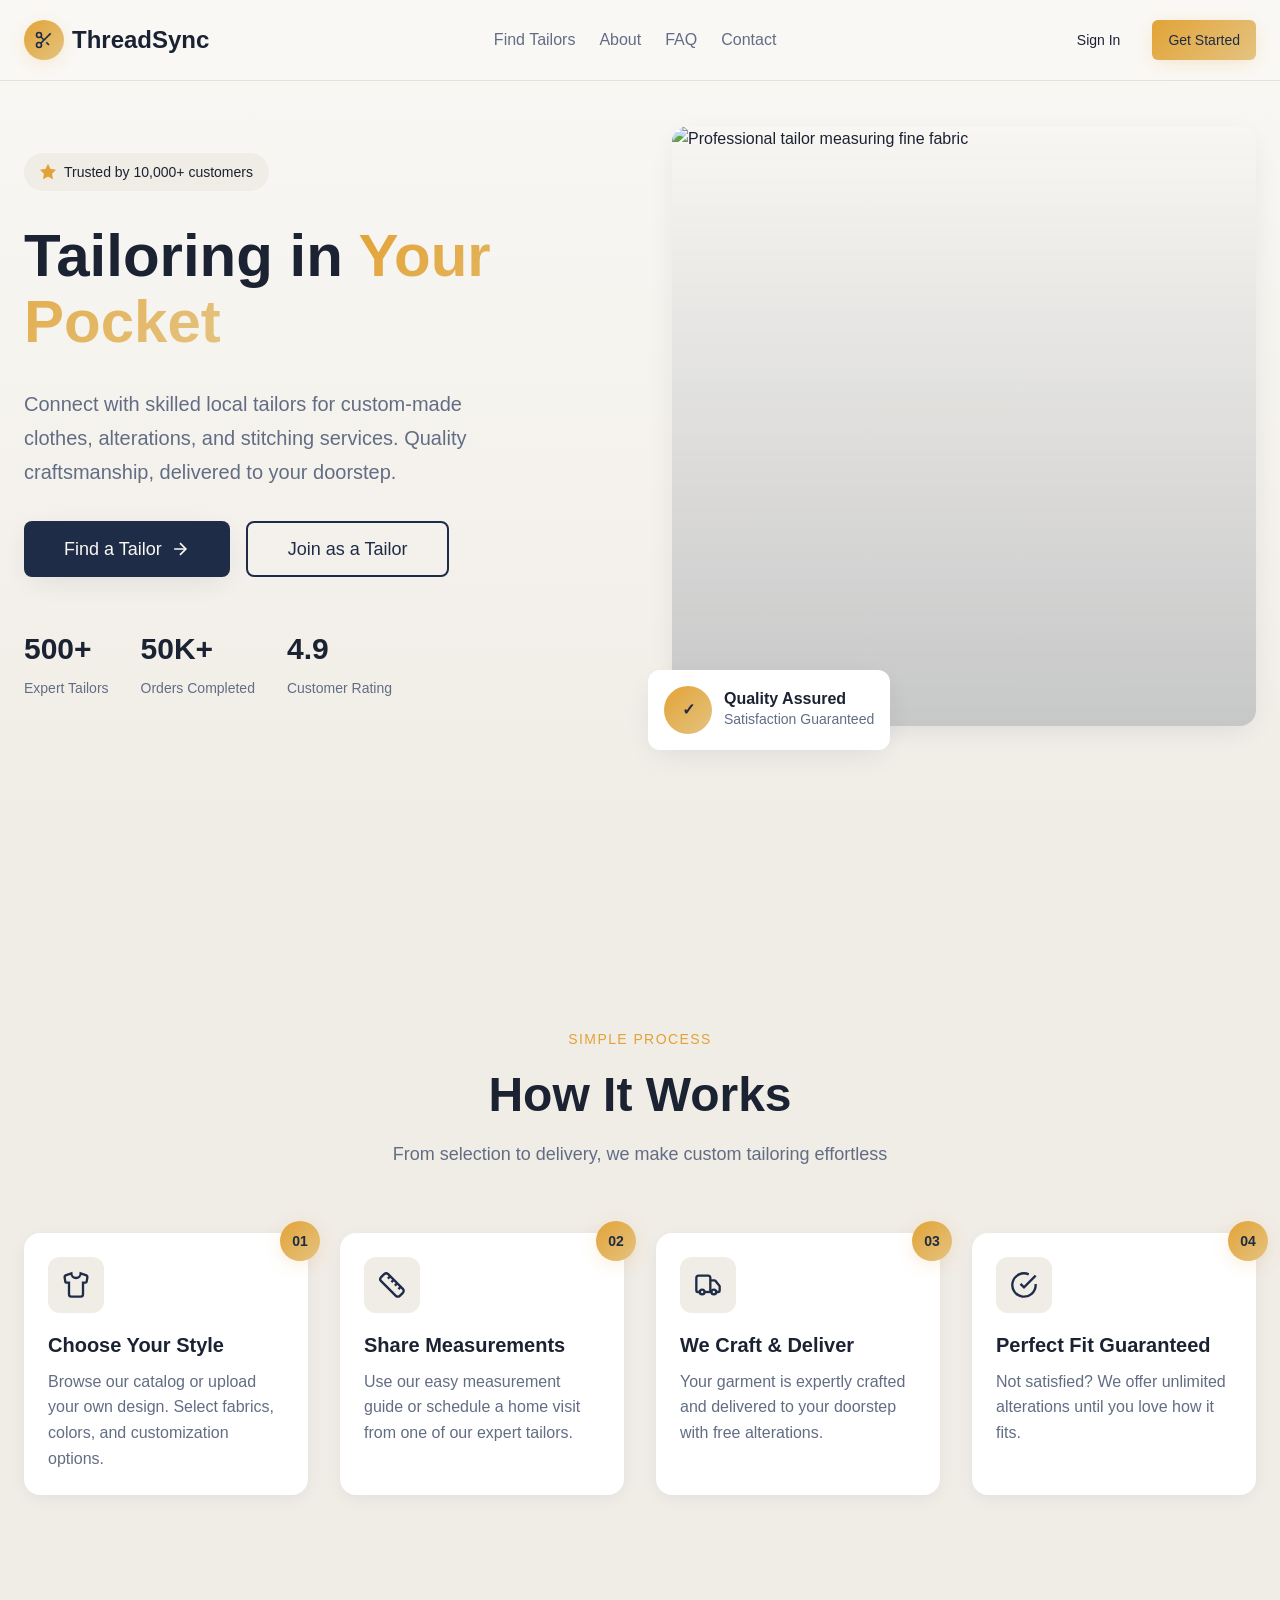
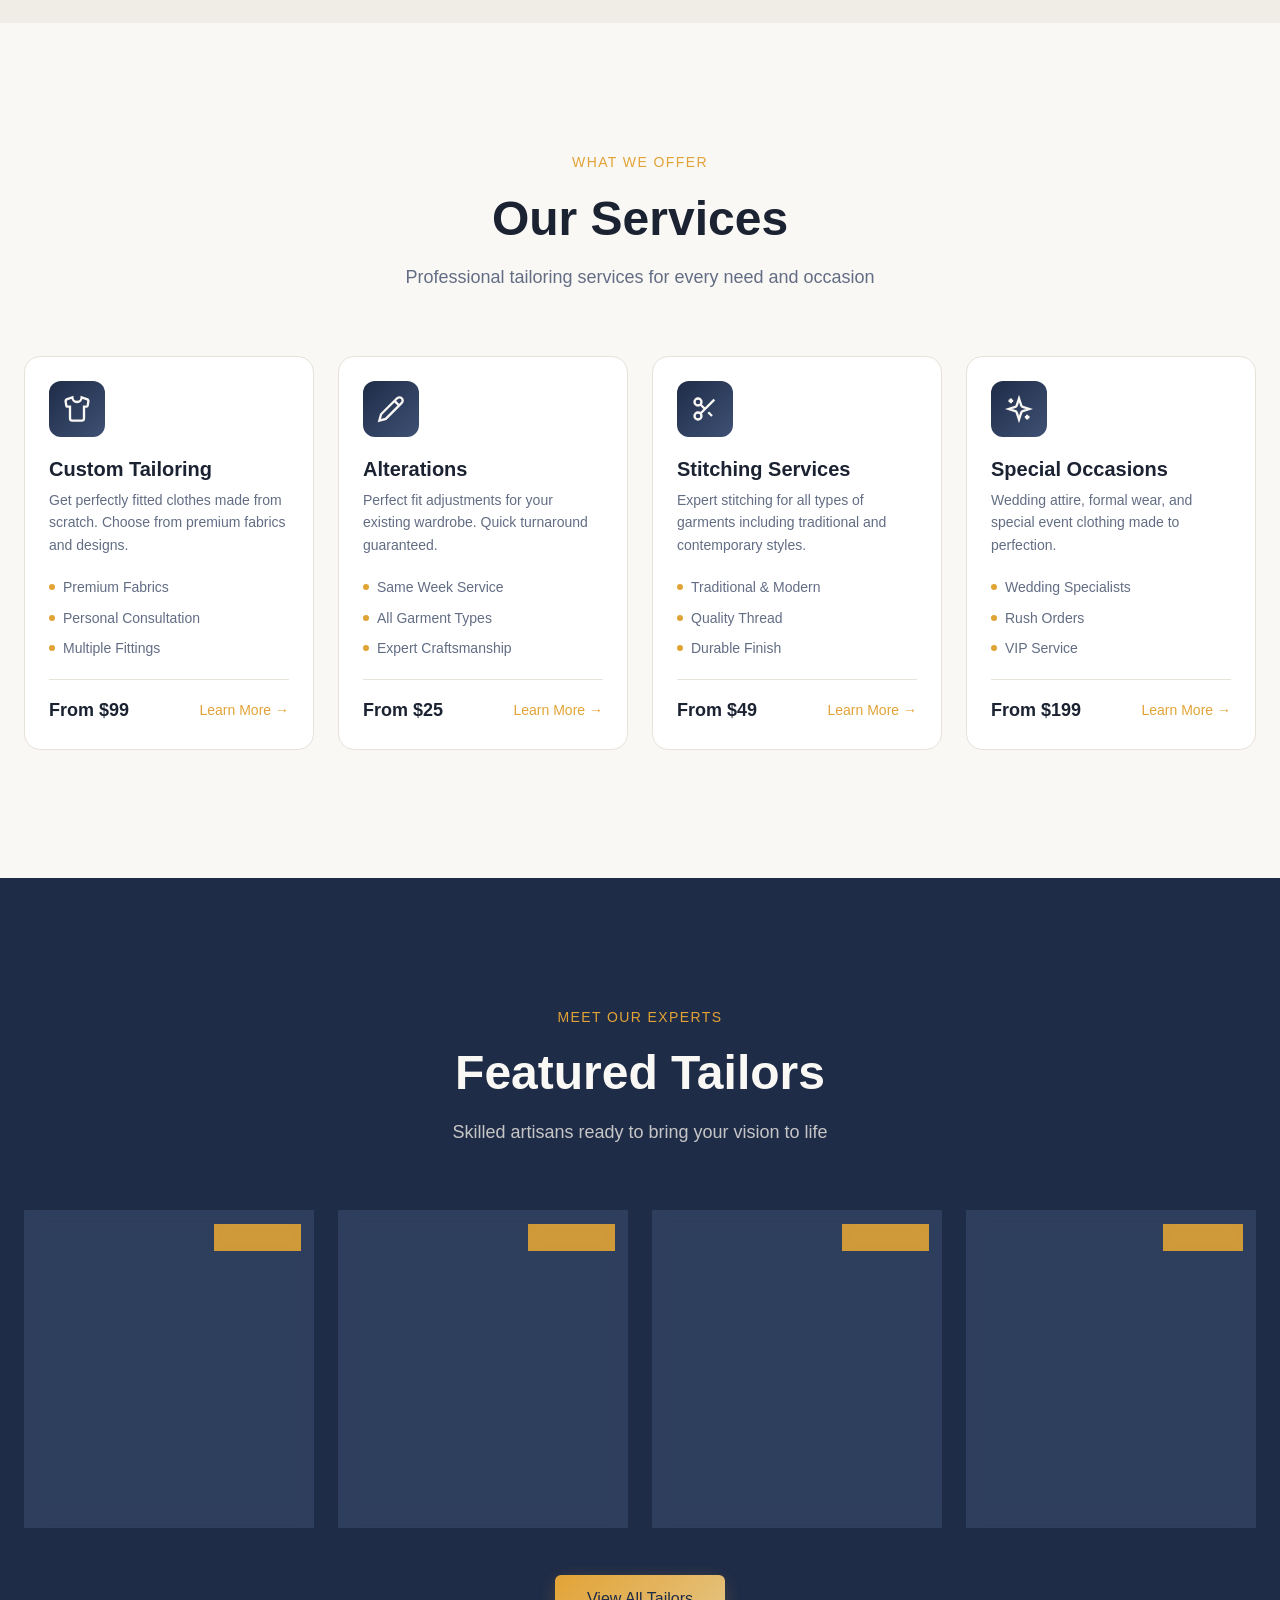
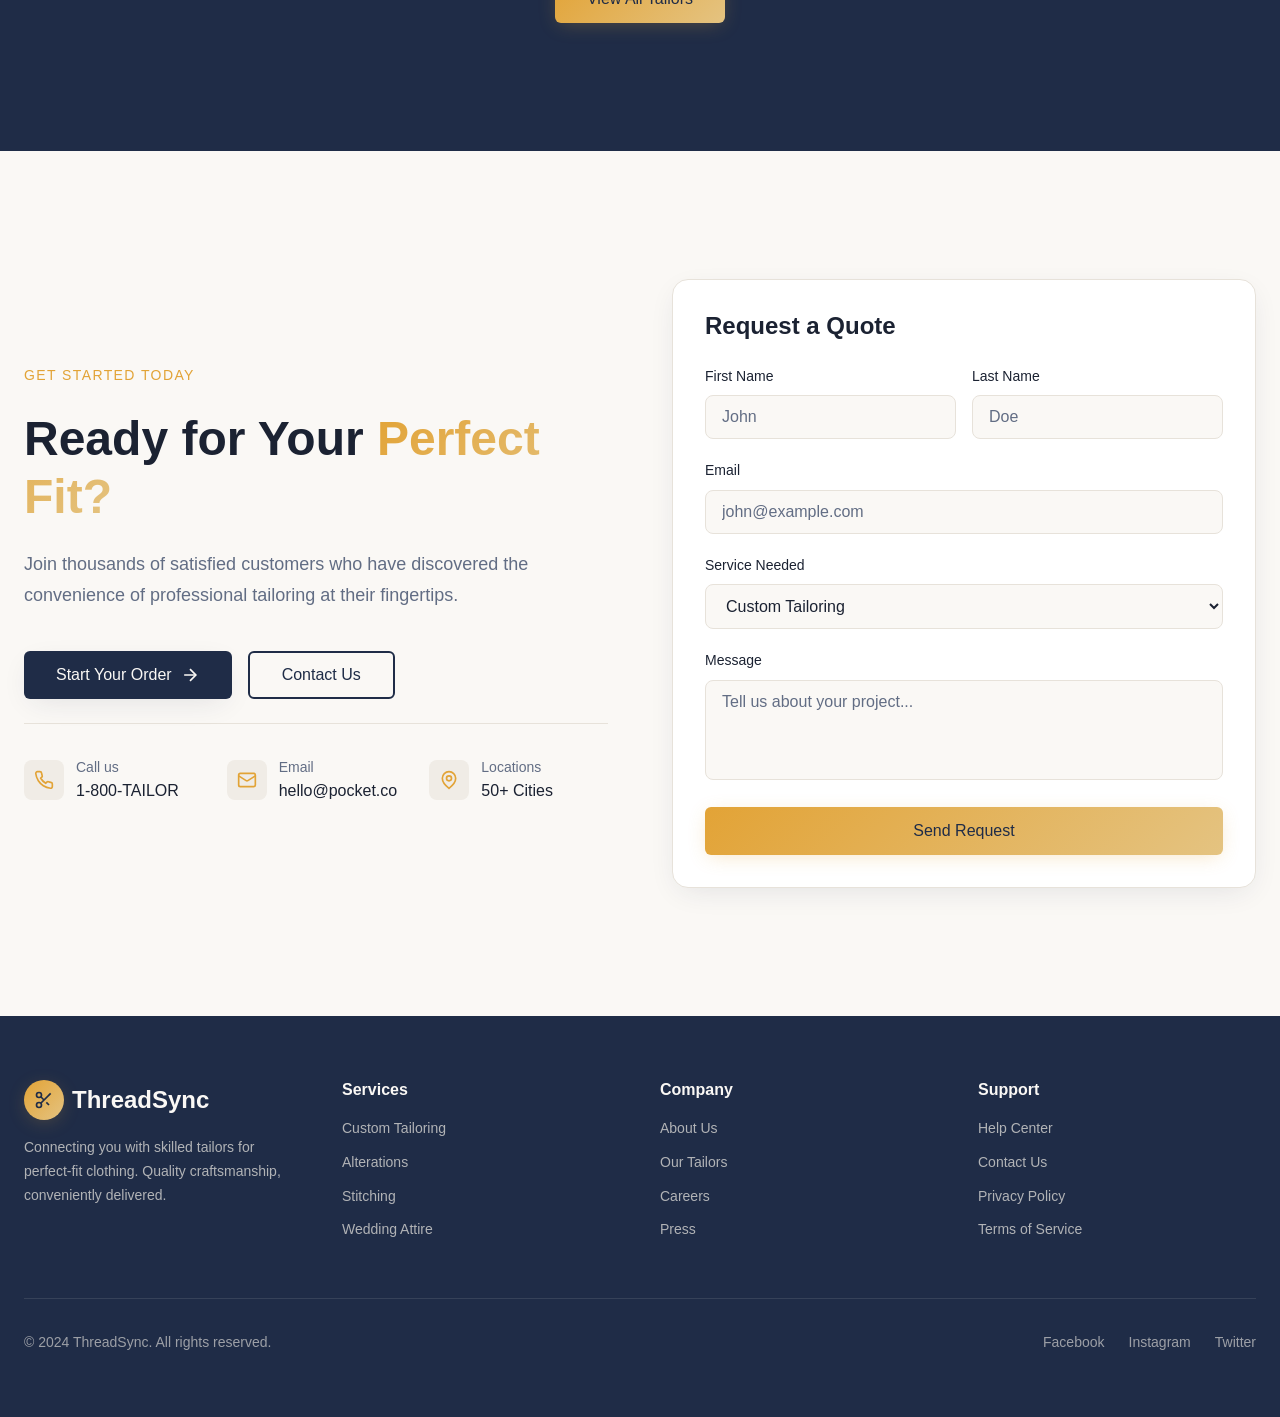
==== commit 0590c2a6: "Enhance header footer parity Aligned Tailwind theme and header/footer across pages; added about page" ====
--- a/static-site/index.html
+++ b/static-site/index.html
@@ -18,6 +18,18 @@
                         sans: ['Outfit', 'sans-serif'],
                     },
                     colors: {
+                        background: 'hsl(40, 30%, 97%)',
+                        foreground: 'hsl(220, 30%, 15%)',
+                        card: { DEFAULT: 'hsl(0, 0%, 100%)', foreground: 'hsl(220, 30%, 15%)' },
+                        popover: { DEFAULT: 'hsl(0, 0%, 100%)', foreground: 'hsl(220, 30%, 15%)' },
+                        primary: { DEFAULT: 'hsl(220, 40%, 20%)', foreground: 'hsl(40, 30%, 97%)' },
+                        secondary: { DEFAULT: 'hsl(40, 25%, 92%)', foreground: 'hsl(220, 30%, 15%)' },
+                        muted: { DEFAULT: 'hsl(40, 20%, 94%)', foreground: 'hsl(220, 15%, 45%)' },
+                        accent: { DEFAULT: 'hsl(38, 75%, 55%)', foreground: 'hsl(220, 40%, 15%)' },
+                        destructive: { DEFAULT: 'hsl(0, 84%, 60%)', foreground: 'hsl(0, 0%, 100%)' },
+                        border: 'hsl(40, 20%, 88%)',
+                        input: 'hsl(40, 20%, 88%)',
+                        ring: 'hsl(220, 40%, 20%)',
                         gold: { DEFAULT: 'hsl(38, 75%, 55%)', light: 'hsl(40, 65%, 70%)' },
                         navy: { DEFAULT: 'hsl(220, 40%, 20%)', light: 'hsl(220, 30%, 35%)' },
                         cream: { DEFAULT: 'hsl(40, 30%, 97%)', dark: 'hsl(40, 25%, 92%)' },
--- a/static-site/css/styles.css
+++ b/static-site/css/styles.css
@@ -3,30 +3,40 @@
    Matching React version exactly
    =================================== */
 
-/* CSS Variables - matching src/index.css */
+/* CSS Variables - matching src/index.css exactly */
 :root {
+    /* Semantic Colors */
     --background: 40 30% 97%;
     --foreground: 220 30% 15%;
+    
     --card: 0 0% 100%;
     --card-foreground: 220 30% 15%;
+    
     --popover: 0 0% 100%;
     --popover-foreground: 220 30% 15%;
+    
     --primary: 220 40% 20%;
     --primary-foreground: 40 30% 97%;
+    
     --secondary: 40 25% 92%;
     --secondary-foreground: 220 30% 15%;
+    
     --muted: 40 20% 94%;
     --muted-foreground: 220 15% 45%;
+    
     --accent: 38 75% 55%;
     --accent-foreground: 220 40% 15%;
+    
     --destructive: 0 84% 60%;
     --destructive-foreground: 0 0% 100%;
+    
     --border: 40 20% 88%;
     --input: 40 20% 88%;
     --ring: 220 40% 20%;
+    
     --radius: 0.5rem;
 
-    /* Custom tokens */
+    /* Brand Colors */
     --gold: 38 75% 55%;
     --gold-light: 40 65% 70%;
     --cream: 40 30% 97%;
@@ -35,10 +45,65 @@
     --navy-light: 220 30% 35%;
     --charcoal: 220 15% 30%;
 
+    /* Gradients */
+    --gradient-gold: linear-gradient(135deg, hsl(38 75% 55%), hsl(40 65% 70%));
+    --gradient-navy: linear-gradient(135deg, hsl(220 40% 20%), hsl(220 30% 35%));
+    --gradient-hero: linear-gradient(180deg, hsl(40 30% 97%) 0%, hsl(40 25% 94%) 100%);
+
     /* Shadows */
     --shadow-soft: 0 4px 20px -4px hsl(220 40% 20% / 0.08);
     --shadow-elevated: 0 8px 30px -8px hsl(220 40% 20% / 0.12);
     --shadow-gold: 0 4px 20px -4px hsl(38 75% 55% / 0.3);
+
+    /* Sidebar Colors */
+    --sidebar-background: 0 0% 98%;
+    --sidebar-foreground: 240 5.3% 26.1%;
+    --sidebar-primary: 240 5.9% 10%;
+    --sidebar-primary-foreground: 0 0% 98%;
+    --sidebar-accent: 240 4.8% 95.9%;
+    --sidebar-accent-foreground: 240 5.9% 10%;
+    --sidebar-border: 220 13% 91%;
+    --sidebar-ring: 217.2 91.2% 59.8%;
+}
+
+/* Dark Mode Support */
+.dark {
+    --background: 220 30% 10%;
+    --foreground: 40 30% 97%;
+    
+    --card: 220 30% 13%;
+    --card-foreground: 40 30% 97%;
+    
+    --popover: 220 30% 13%;
+    --popover-foreground: 40 30% 97%;
+    
+    --primary: 40 30% 97%;
+    --primary-foreground: 220 30% 10%;
+    
+    --secondary: 220 25% 18%;
+    --secondary-foreground: 40 30% 97%;
+    
+    --muted: 220 25% 18%;
+    --muted-foreground: 40 15% 65%;
+    
+    --accent: 38 75% 55%;
+    --accent-foreground: 220 30% 10%;
+    
+    --destructive: 0 62.8% 30.6%;
+    --destructive-foreground: 40 30% 97%;
+    
+    --border: 220 25% 20%;
+    --input: 220 25% 20%;
+    --ring: 40 30% 97%;
+
+    --sidebar-background: 240 5.9% 10%;
+    --sidebar-foreground: 240 4.8% 95.9%;
+    --sidebar-primary: 224.3 76.3% 48%;
+    --sidebar-primary-foreground: 0 0% 100%;
+    --sidebar-accent: 240 3.7% 15.9%;
+    --sidebar-accent-foreground: 240 4.8% 95.9%;
+    --sidebar-border: 240 3.7% 15.9%;
+    --sidebar-ring: 217.2 91.2% 59.8%;
 }
 
 /* Reset & Base */
@@ -1292,6 +1357,207 @@
 
 .footer-social a:hover {
     color: hsl(var(--gold));
+}
+
+/* ===================================
+   ABOUT PAGE STYLES
+   =================================== */
+
+/* About Page Grid */
+.about-grid {
+    display: grid;
+    grid-template-columns: 1fr;
+    gap: 3rem;
+    align-items: center;
+}
+
+@media (min-width: 768px) {
+    .about-grid {
+        grid-template-columns: 1fr 1fr;
+        gap: 4rem;
+    }
+}
+
+.about-content {
+    order: 2;
+}
+
+@media (min-width: 768px) {
+    .about-content {
+        order: 1;
+    }
+}
+
+.about-text {
+    display: flex;
+    flex-direction: column;
+    gap: 1rem;
+}
+
+.about-text p {
+    color: hsl(var(--muted-foreground));
+    line-height: 1.7;
+}
+
+.about-image {
+    position: relative;
+    order: 1;
+}
+
+@media (min-width: 768px) {
+    .about-image {
+        order: 2;
+    }
+}
+
+.about-image .image-wrapper {
+    aspect-ratio: 1;
+    border-radius: 1rem;
+    overflow: hidden;
+    background: hsl(var(--muted));
+}
+
+.about-image .image-wrapper img {
+    width: 100%;
+    height: 100%;
+    object-fit: cover;
+}
+
+.floating-stat {
+    position: absolute;
+    bottom: -1.5rem;
+    left: -1.5rem;
+    background: linear-gradient(135deg, hsl(var(--gold)), hsl(var(--gold-light)));
+    padding: 1.5rem;
+    border-radius: 1rem;
+    box-shadow: var(--shadow-elevated);
+    text-align: center;
+}
+
+.floating-stat .stat-number {
+    display: block;
+    font-family: 'Orbitron', sans-serif;
+    font-size: 2rem;
+    font-weight: 700;
+    color: hsl(var(--primary));
+    line-height: 1;
+}
+
+.floating-stat .stat-label {
+    font-size: 0.875rem;
+    color: hsl(var(--primary));
+    opacity: 0.9;
+}
+
+/* Values Grid */
+.values-grid {
+    display: grid;
+    grid-template-columns: 1fr;
+    gap: 1.5rem;
+}
+
+@media (min-width: 640px) {
+    .values-grid {
+        grid-template-columns: repeat(2, 1fr);
+    }
+}
+
+@media (min-width: 1024px) {
+    .values-grid {
+        grid-template-columns: repeat(4, 1fr);
+    }
+}
+
+.value-card {
+    background: hsl(var(--card));
+    border: 1px solid hsl(var(--border) / 0.5);
+    border-radius: 1rem;
+    padding: 1.5rem;
+    box-shadow: var(--shadow-soft);
+}
+
+.value-icon {
+    width: 3rem;
+    height: 3rem;
+    border-radius: 9999px;
+    background: hsl(var(--gold) / 0.1);
+    display: flex;
+    align-items: center;
+    justify-content: center;
+    margin-bottom: 1rem;
+}
+
+.value-icon svg {
+    width: 1.5rem;
+    height: 1.5rem;
+    color: hsl(var(--gold));
+}
+
+.value-card h3 {
+    font-family: 'Orbitron', sans-serif;
+    font-size: 1.125rem;
+    font-weight: 600;
+    color: hsl(var(--foreground));
+    margin-bottom: 0.5rem;
+}
+
+.value-card p {
+    font-size: 0.875rem;
+    color: hsl(var(--muted-foreground));
+    line-height: 1.6;
+}
+
+/* Team Grid */
+.team-grid {
+    display: grid;
+    grid-template-columns: 1fr;
+    gap: 2rem;
+    max-width: 56rem;
+    margin: 0 auto;
+}
+
+@media (min-width: 640px) {
+    .team-grid {
+        grid-template-columns: repeat(2, 1fr);
+    }
+}
+
+@media (min-width: 1024px) {
+    .team-grid {
+        grid-template-columns: repeat(3, 1fr);
+    }
+}
+
+.team-card {
+    text-align: center;
+}
+
+.team-image {
+    width: 8rem;
+    height: 8rem;
+    margin: 0 auto 1rem;
+    border-radius: 9999px;
+    overflow: hidden;
+    border: 4px solid hsl(var(--gold) / 0.2);
+}
+
+.team-image img {
+    width: 100%;
+    height: 100%;
+    object-fit: cover;
+}
+
+.team-card h3 {
+    font-family: 'Orbitron', sans-serif;
+    font-size: 1.125rem;
+    font-weight: 600;
+    color: hsl(var(--foreground));
+    margin-bottom: 0.25rem;
+}
+
+.team-card p {
+    font-size: 0.875rem;
+    color: hsl(var(--muted-foreground));
 }
 
 /* Animations */
@@ -1965,3 +2231,482 @@
 .items-center { align-items: center; }
 .justify-center { justify-content: center; }
 .justify-between { justify-content: space-between; }
+
+/* ===================================
+   ANIMATIONS - Matching React framer-motion
+   =================================== */
+
+/* Keyframe Animations */
+@keyframes fadeUp {
+    from {
+        opacity: 0;
+        transform: translateY(20px);
+    }
+    to {
+        opacity: 1;
+        transform: translateY(0);
+    }
+}
+
+@keyframes fadeIn {
+    from { opacity: 0; }
+    to { opacity: 1; }
+}
+
+@keyframes fadeInScale {
+    from {
+        opacity: 0;
+        transform: scale(0.95);
+    }
+    to {
+        opacity: 1;
+        transform: scale(1);
+    }
+}
+
+@keyframes slideInLeft {
+    from {
+        opacity: 0;
+        transform: translateX(-30px);
+    }
+    to {
+        opacity: 1;
+        transform: translateX(0);
+    }
+}
+
+@keyframes slideInRight {
+    from {
+        opacity: 0;
+        transform: translateX(30px);
+    }
+    to {
+        opacity: 1;
+        transform: translateX(0);
+    }
+}
+
+@keyframes slideInUp {
+    from {
+        opacity: 0;
+        transform: translateY(30px);
+    }
+    to {
+        opacity: 1;
+        transform: translateY(0);
+    }
+}
+
+@keyframes float {
+    0%, 100% {
+        transform: translateY(0);
+    }
+    50% {
+        transform: translateY(-10px);
+    }
+}
+
+@keyframes pulse {
+    0%, 100% {
+        opacity: 1;
+    }
+    50% {
+        opacity: 0.7;
+    }
+}
+
+@keyframes shimmer {
+    0% {
+        background-position: -200% 0;
+    }
+    100% {
+        background-position: 200% 0;
+    }
+}
+
+@keyframes bounce {
+    0%, 100% {
+        transform: translateY(0);
+    }
+    50% {
+        transform: translateY(-8px);
+    }
+}
+
+/* Animation Classes */
+.animate-fade-up {
+    animation: fadeUp 0.6s ease-out forwards;
+}
+
+.animate-fade-in {
+    animation: fadeIn 0.5s ease-out forwards;
+}
+
+.animate-fade-in-scale {
+    animation: fadeInScale 0.4s ease-out forwards;
+}
+
+.animate-slide-in-left {
+    animation: slideInLeft 0.5s ease-out forwards;
+}
+
+.animate-slide-in-right {
+    animation: slideInRight 0.5s ease-out forwards;
+}
+
+.animate-slide-in-up {
+    animation: slideInUp 0.5s ease-out forwards;
+}
+
+.animate-float {
+    animation: float 3s ease-in-out infinite;
+}
+
+.animate-pulse {
+    animation: pulse 2s ease-in-out infinite;
+}
+
+.animate-shimmer {
+    background: linear-gradient(90deg, transparent 0%, hsl(var(--gold) / 0.3) 50%, transparent 100%);
+    background-size: 200% 100%;
+    animation: shimmer 2s infinite;
+}
+
+.animate-bounce {
+    animation: bounce 1s ease-in-out infinite;
+}
+
+/* Animation Delays (Stagger Effect) */
+.stagger-1 { animation-delay: 0.1s; opacity: 0; }
+.stagger-2 { animation-delay: 0.2s; opacity: 0; }
+.stagger-3 { animation-delay: 0.3s; opacity: 0; }
+.stagger-4 { animation-delay: 0.4s; opacity: 0; }
+.stagger-5 { animation-delay: 0.5s; opacity: 0; }
+.stagger-6 { animation-delay: 0.6s; opacity: 0; }
+
+/* Hover Transitions */
+.hover-lift {
+    transition: transform 0.3s ease, box-shadow 0.3s ease;
+}
+
+.hover-lift:hover {
+    transform: translateY(-4px);
+    box-shadow: var(--shadow-elevated);
+}
+
+.hover-scale {
+    transition: transform 0.2s ease;
+}
+
+.hover-scale:hover {
+    transform: scale(1.02);
+}
+
+.hover-scale:active {
+    transform: scale(0.98);
+}
+
+.hover-glow {
+    transition: box-shadow 0.3s ease;
+}
+
+.hover-glow:hover {
+    box-shadow: var(--shadow-gold);
+}
+
+.hover-bright {
+    transition: filter 0.3s ease;
+}
+
+.hover-bright:hover {
+    filter: brightness(1.1);
+}
+
+/* Card Hover Effects */
+.card,
+.service-card,
+.tailor-card,
+.step-card,
+.value-card,
+.team-card,
+.review-card,
+.order-card,
+.measurement-card,
+.fabric-card {
+    transition: transform 0.3s ease, box-shadow 0.3s ease, border-color 0.3s ease;
+}
+
+.card:hover,
+.service-card:hover,
+.tailor-card:hover,
+.step-card:hover,
+.value-card:hover,
+.team-card:hover,
+.review-card:hover,
+.order-card:hover,
+.measurement-card:hover,
+.fabric-card:hover {
+    transform: translateY(-4px);
+    box-shadow: var(--shadow-elevated);
+}
+
+/* Button Hover Enhancements */
+.btn {
+    transition: all 0.3s cubic-bezier(0.4, 0, 0.2, 1);
+    position: relative;
+    overflow: hidden;
+}
+
+.btn::after {
+    content: '';
+    position: absolute;
+    top: 50%;
+    left: 50%;
+    width: 0;
+    height: 0;
+    background: rgba(255, 255, 255, 0.2);
+    border-radius: 50%;
+    transform: translate(-50%, -50%);
+    transition: width 0.4s ease, height 0.4s ease;
+}
+
+.btn:hover::after {
+    width: 300%;
+    height: 300%;
+}
+
+.btn-gold:hover {
+    transform: translateY(-2px) scale(1.02);
+    box-shadow: 0 8px 25px -4px hsl(38 75% 55% / 0.4);
+}
+
+.btn-gold:active {
+    transform: translateY(0) scale(0.98);
+}
+
+.btn-navy:hover {
+    transform: translateY(-2px) scale(1.02);
+}
+
+.btn-hero:hover {
+    transform: translateY(-2px) scale(1.02);
+    box-shadow: 0 12px 30px -8px hsl(220 40% 20% / 0.25);
+}
+
+.btn-outline:hover {
+    background-color: hsl(var(--primary));
+    color: hsl(var(--primary-foreground));
+    border-color: hsl(var(--primary));
+}
+
+/* Navigation Link Underline Animation */
+.nav-link {
+    position: relative;
+}
+
+.nav-link::after {
+    content: '';
+    position: absolute;
+    bottom: -4px;
+    left: 0;
+    width: 0;
+    height: 2px;
+    background: linear-gradient(135deg, hsl(var(--gold)), hsl(var(--gold-light)));
+    transition: width 0.3s ease;
+}
+
+.nav-link:hover::after,
+.nav-link.active::after {
+    width: 100%;
+}
+
+/* Image Hover Effects */
+.image-hover {
+    overflow: hidden;
+}
+
+.image-hover img {
+    transition: transform 0.4s ease;
+}
+
+.image-hover:hover img {
+    transform: scale(1.05);
+}
+
+/* Icon Hover Effects */
+.icon-hover {
+    transition: transform 0.3s ease, color 0.3s ease;
+}
+
+.icon-hover:hover {
+    transform: scale(1.1);
+    color: hsl(var(--gold));
+}
+
+/* Input Focus Animations */
+.form-input,
+.form-textarea,
+.form-select {
+    transition: border-color 0.3s ease, box-shadow 0.3s ease, transform 0.2s ease;
+}
+
+.form-input:focus,
+.form-textarea:focus,
+.form-select:focus {
+    border-color: hsl(var(--gold));
+    box-shadow: 0 0 0 3px hsl(var(--gold) / 0.1);
+    transform: translateY(-1px);
+}
+
+/* Accordion Animations */
+.accordion-content {
+    transition: max-height 0.3s ease, opacity 0.3s ease, padding 0.3s ease;
+    overflow: hidden;
+}
+
+.accordion-item.active .accordion-content {
+    max-height: 500px;
+    opacity: 1;
+}
+
+.accordion-trigger svg {
+    transition: transform 0.3s ease;
+}
+
+.accordion-item.active .accordion-trigger svg {
+    transform: rotate(180deg);
+}
+
+/* Tab Transition */
+.tab,
+.sidebar-link {
+    transition: all 0.3s ease;
+}
+
+.tab:hover,
+.sidebar-link:hover {
+    background-color: hsl(var(--muted));
+}
+
+/* Page Transitions */
+.page-content {
+    animation: fadeUp 0.5s ease-out forwards;
+}
+
+/* Loading States */
+.skeleton {
+    background: linear-gradient(90deg, hsl(var(--muted)) 25%, hsl(var(--muted) / 0.5) 50%, hsl(var(--muted)) 75%);
+    background-size: 200% 100%;
+    animation: shimmer 1.5s infinite;
+    border-radius: 0.375rem;
+}
+
+/* Scroll Animations (requires JS to add .in-view class) */
+.scroll-animate {
+    opacity: 0;
+    transform: translateY(30px);
+    transition: opacity 0.6s ease, transform 0.6s ease;
+}
+
+.scroll-animate.in-view {
+    opacity: 1;
+    transform: translateY(0);
+}
+
+/* Tooltip Animations */
+.tooltip {
+    opacity: 0;
+    visibility: hidden;
+    transition: opacity 0.2s ease, visibility 0.2s ease, transform 0.2s ease;
+    transform: translateY(4px);
+}
+
+.tooltip-trigger:hover .tooltip {
+    opacity: 1;
+    visibility: visible;
+    transform: translateY(0);
+}
+
+/* Modal/Drawer Animations */
+.modal-overlay {
+    opacity: 0;
+    transition: opacity 0.3s ease;
+}
+
+.modal-overlay.active {
+    opacity: 1;
+}
+
+.modal-content {
+    opacity: 0;
+    transform: scale(0.95) translateY(10px);
+    transition: opacity 0.3s ease, transform 0.3s ease;
+}
+
+.modal-overlay.active .modal-content {
+    opacity: 1;
+    transform: scale(1) translateY(0);
+}
+
+/* Toast Animations */
+.toast {
+    transform: translateY(100%);
+    opacity: 0;
+    transition: transform 0.3s ease, opacity 0.3s ease;
+}
+
+.toast.show {
+    transform: translateY(0);
+    opacity: 1;
+}
+
+/* Badge/Tag Hover */
+.specialty-tag,
+.filter-btn {
+    transition: all 0.2s ease;
+}
+
+.specialty-tag:hover,
+.filter-btn:hover {
+    transform: translateY(-2px);
+    box-shadow: var(--shadow-soft);
+}
+
+/* Progress Bar Animation */
+.progress-bar {
+    transition: width 0.5s ease;
+}
+
+/* Checkbox/Radio Animations */
+input[type="checkbox"],
+input[type="radio"] {
+    transition: all 0.2s ease;
+}
+
+input[type="checkbox"]:checked,
+input[type="radio"]:checked {
+    animation: fadeInScale 0.2s ease-out;
+}
+
+/* Hero Floating Elements */
+.hero .floating-card {
+    animation: float 4s ease-in-out infinite;
+}
+
+.hero .floating-card:nth-child(2) {
+    animation-delay: 1s;
+}
+
+.hero .floating-card:nth-child(3) {
+    animation-delay: 2s;
+}
+
+/* Stats Counter Animation Placeholder */
+.stat-value {
+    transition: all 0.3s ease;
+}
+
+.stat-item:hover .stat-value {
+    transform: scale(1.05);
+    color: hsl(var(--gold));
+}
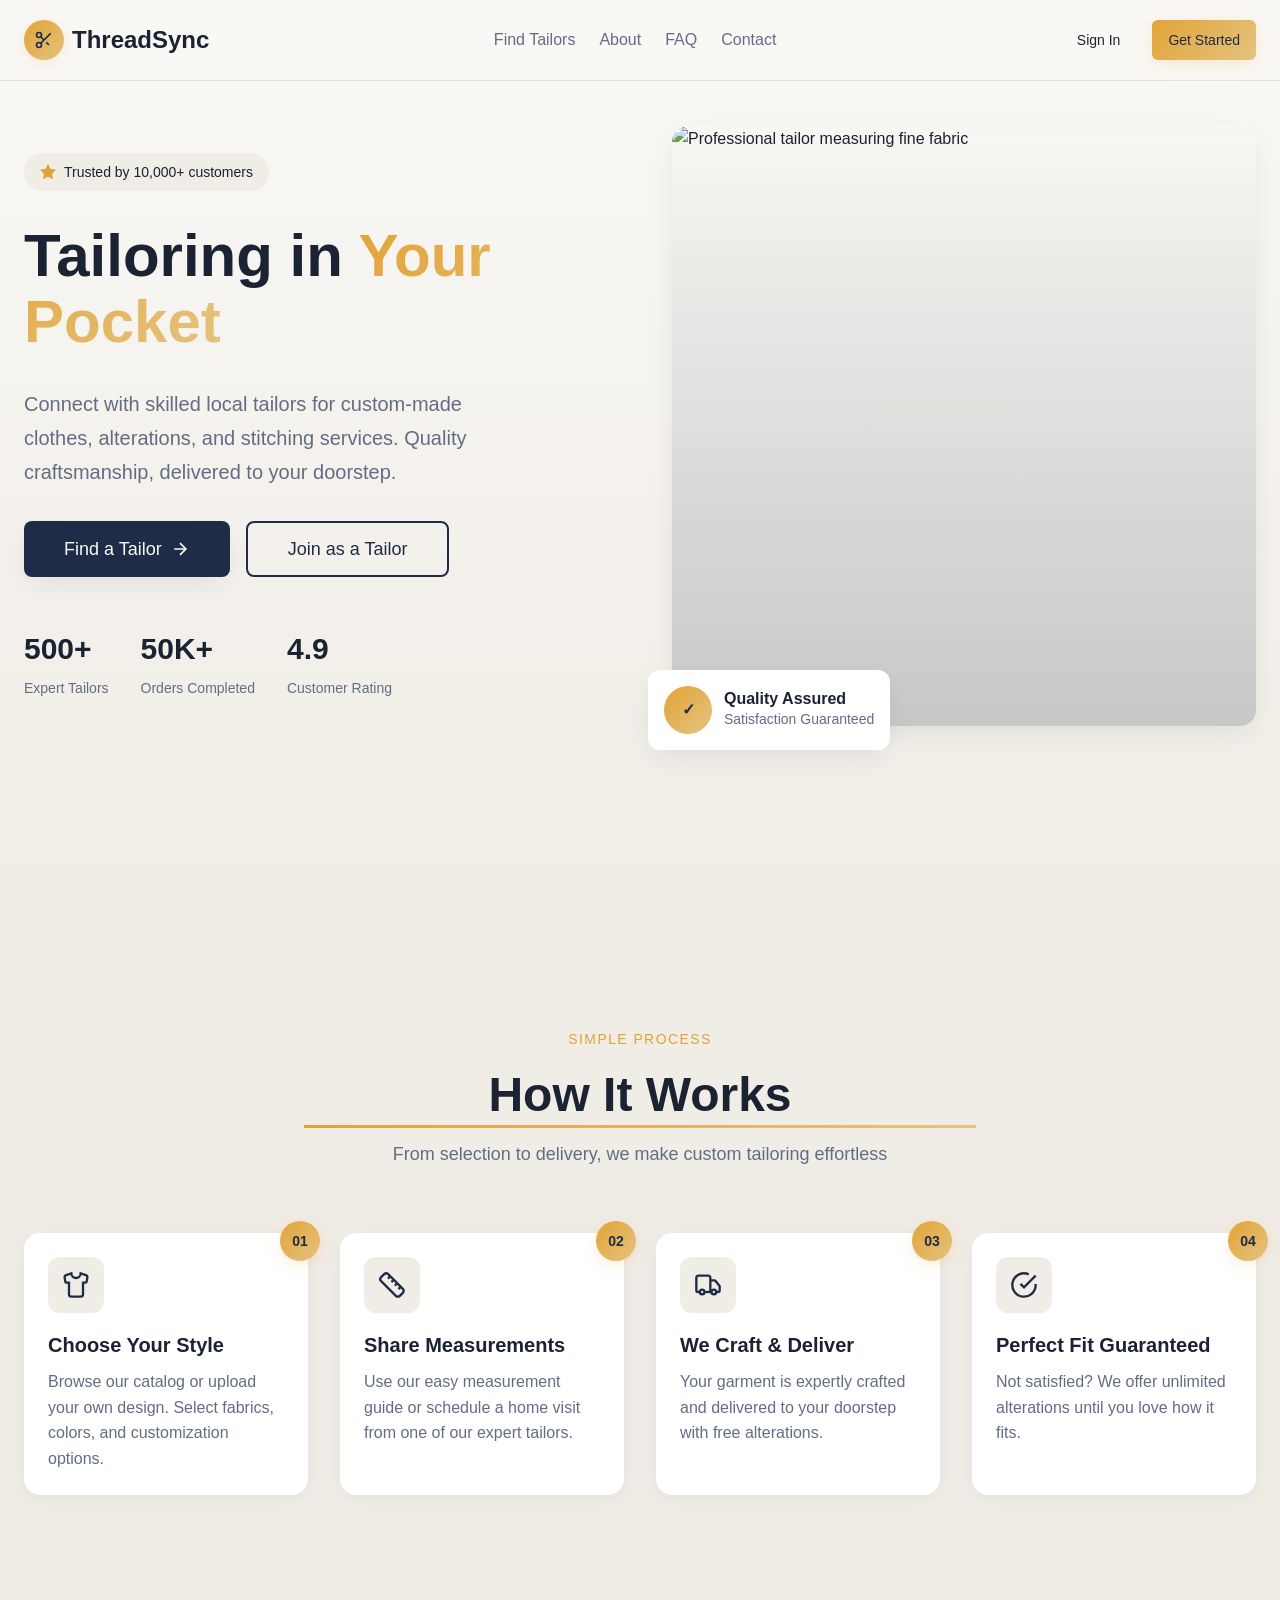
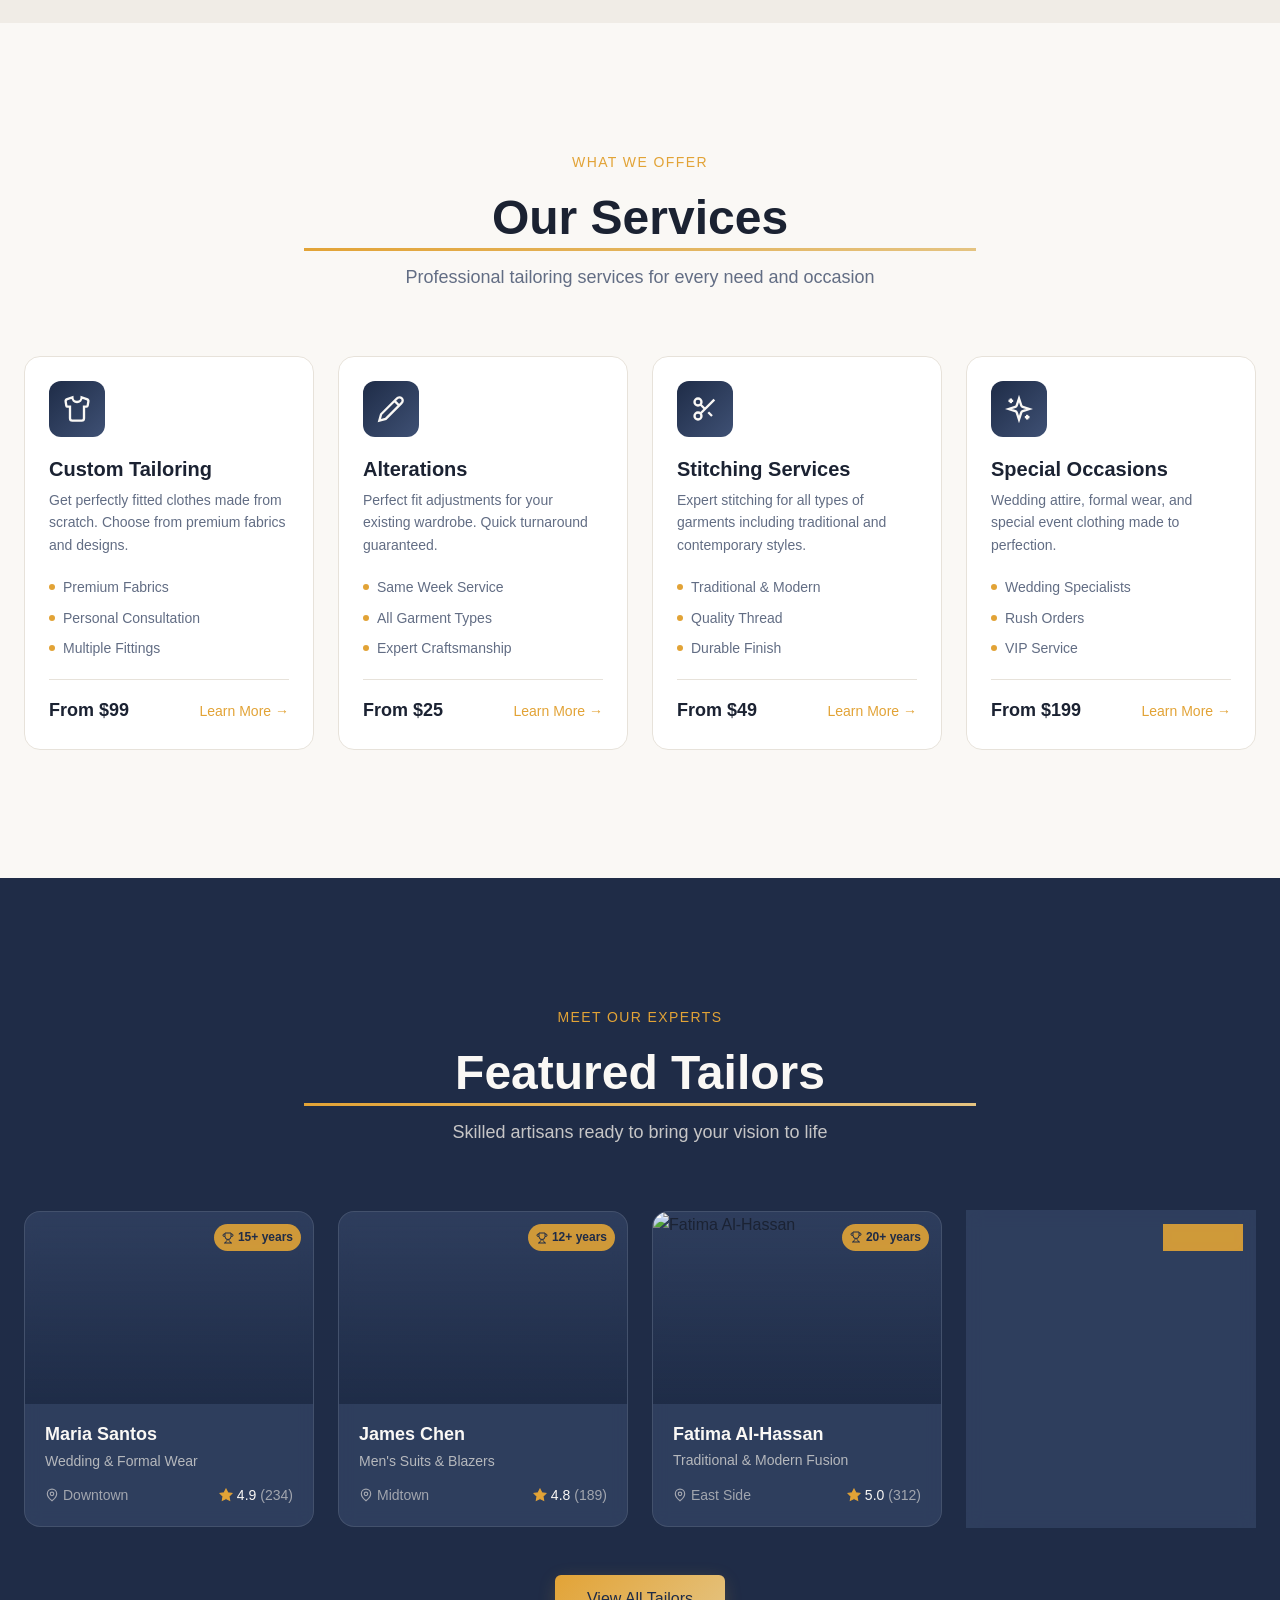
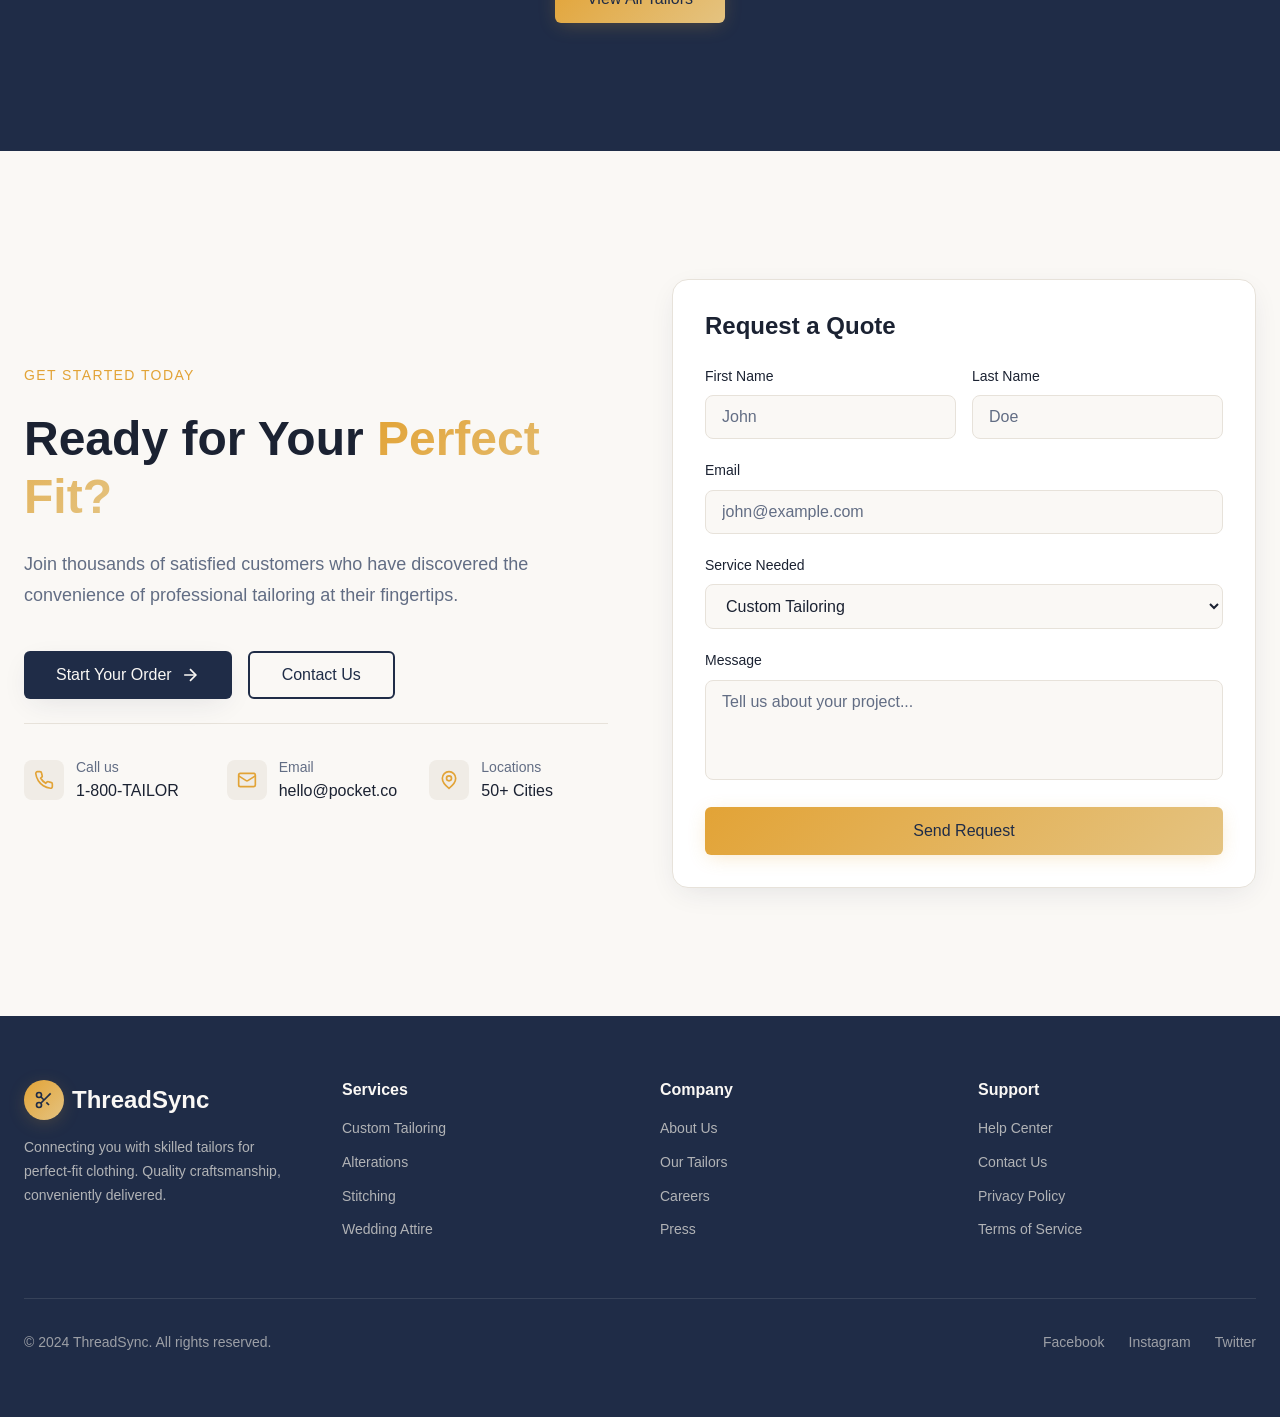
==== commit 73345c89: "Changes" ====
--- a/static-site/index.html
+++ b/static-site/index.html
@@ -173,13 +173,13 @@
         <!-- How It Works -->
         <section class="how-it-works">
             <div class="container">
-                <div class="section-header">
+                <div class="section-header scroll-fade-up">
                     <span class="section-label">Simple Process</span>
-                    <h2 class="section-title">How It Works</h2>
+                    <h2 class="section-title heading-underline scroll-animate">How It Works</h2>
                     <p class="section-subtitle">From selection to delivery, we make custom tailoring effortless</p>
                 </div>
-                <div class="steps-grid">
-                    <div class="step-card">
+                <div class="steps-grid scroll-stagger">
+                    <div class="step-card scroll-stagger-item">
                         <span class="step-number">01</span>
                         <div class="step-icon">
                             <svg viewBox="0 0 24 24" fill="none" stroke="currentColor" stroke-width="2">
@@ -189,7 +189,7 @@
                         <h3>Choose Your Style</h3>
                         <p>Browse our catalog or upload your own design. Select fabrics, colors, and customization options.</p>
                     </div>
-                    <div class="step-card">
+                    <div class="step-card scroll-stagger-item">
                         <span class="step-number">02</span>
                         <div class="step-icon">
                             <svg viewBox="0 0 24 24" fill="none" stroke="currentColor" stroke-width="2">
@@ -203,7 +203,7 @@
                         <h3>Share Measurements</h3>
                         <p>Use our easy measurement guide or schedule a home visit from one of our expert tailors.</p>
                     </div>
-                    <div class="step-card">
+                    <div class="step-card scroll-stagger-item">
                         <span class="step-number">03</span>
                         <div class="step-icon">
                             <svg viewBox="0 0 24 24" fill="none" stroke="currentColor" stroke-width="2">
@@ -217,7 +217,7 @@
                         <h3>We Craft & Deliver</h3>
                         <p>Your garment is expertly crafted and delivered to your doorstep with free alterations.</p>
                     </div>
-                    <div class="step-card">
+                    <div class="step-card scroll-stagger-item">
                         <span class="step-number">04</span>
                         <div class="step-icon">
                             <svg viewBox="0 0 24 24" fill="none" stroke="currentColor" stroke-width="2">
@@ -235,13 +235,13 @@
         <!-- Services Section -->
         <section class="services">
             <div class="container">
-                <div class="section-header">
+                <div class="section-header scroll-fade-up">
                     <span class="section-label">What We Offer</span>
-                    <h2 class="section-title">Our Services</h2>
+                    <h2 class="section-title heading-underline scroll-animate">Our Services</h2>
                     <p class="section-subtitle">Professional tailoring services for every need and occasion</p>
                 </div>
-                <div class="services-grid">
-                    <div class="service-card">
+                <div class="services-grid scroll-stagger">
+                    <div class="service-card scroll-stagger-item card-reveal">
                         <div class="service-icon">
                             <svg viewBox="0 0 24 24" fill="none" stroke="currentColor" stroke-width="2">
                                 <path d="M20.38 3.46 16 2a4 4 0 0 1-8 0L3.62 3.46a2 2 0 0 0-1.34 2.23l.58 3.47a1 1 0 0 0 .99.84H6v10c0 1.1.9 2 2 2h8a2 2 0 0 0 2-2V10h2.15a1 1 0 0 0 .99-.84l.58-3.47a2 2 0 0 0-1.34-2.23z"/>
@@ -259,7 +259,7 @@
                             <a href="#" class="service-link">Learn More →</a>
                         </div>
                     </div>
-                    <div class="service-card">
+                    <div class="service-card scroll-stagger-item card-reveal">
                         <div class="service-icon">
                             <svg viewBox="0 0 24 24" fill="none" stroke="currentColor" stroke-width="2">
                                 <path d="M17 3a2.85 2.83 0 1 1 4 4L7.5 20.5 2 22l1.5-5.5Z"/>
@@ -278,7 +278,7 @@
                             <a href="#" class="service-link">Learn More →</a>
                         </div>
                     </div>
-                    <div class="service-card">
+                    <div class="service-card scroll-stagger-item card-reveal">
                         <div class="service-icon">
                             <svg viewBox="0 0 24 24" fill="none" stroke="currentColor" stroke-width="2">
                                 <circle cx="6" cy="6" r="3"/>
@@ -300,7 +300,7 @@
                             <a href="#" class="service-link">Learn More →</a>
                         </div>
                     </div>
-                    <div class="service-card">
+                    <div class="service-card scroll-stagger-item card-reveal">
                         <div class="service-icon">
                             <svg viewBox="0 0 24 24" fill="none" stroke="currentColor" stroke-width="2">
                                 <path d="m12 3-1.912 5.813a2 2 0 0 1-1.275 1.275L3 12l5.813 1.912a2 2 0 0 1 1.275 1.275L12 21l1.912-5.813a2 2 0 0 1 1.275-1.275L21 12l-5.813-1.912a2 2 0 0 1-1.275-1.275L12 3Z"/>
@@ -329,14 +329,14 @@
         <!-- Featured Tailors Section -->
         <section class="tailors">
             <div class="container">
-                <div class="section-header">
+                <div class="section-header scroll-fade-up">
                     <span class="section-label">Meet Our Experts</span>
-                    <h2 class="section-title">Featured Tailors</h2>
+                    <h2 class="section-title heading-underline scroll-animate">Featured Tailors</h2>
                     <p class="section-subtitle">Skilled artisans ready to bring your vision to life</p>
                 </div>
-                <div class="tailors-grid">
-                    <a href="tailor-detail.html" class="tailor-card">
-                        <div class="tailor-image">
+                <div class="tailors-grid scroll-stagger">
+                    <a href="tailor-detail.html" class="tailor-card scroll-stagger-item card-reveal">
+                        <div class="tailor-image image-reveal">
                             <img src="https://images.unsplash.com/photo-1494790108377-be9c29b29330?w=400&h=300&fit=crop&crop=face" alt="Maria Santos">
                             <div class="tailor-image-overlay"></div>
                             <span class="tailor-badge">
@@ -372,8 +372,8 @@
                             </div>
                         </div>
                     </a>
-                    <a href="tailor-detail.html" class="tailor-card">
-                        <div class="tailor-image">
+                    <a href="tailor-detail.html" class="tailor-card scroll-stagger-item card-reveal">
+                        <div class="tailor-image image-reveal">
                             <img src="https://images.unsplash.com/photo-1507003211169-0a1dd7228f2d?w=400&h=300&fit=crop&crop=face" alt="James Chen">
                             <div class="tailor-image-overlay"></div>
                             <span class="tailor-badge">
@@ -657,5 +657,6 @@
 
     <div id="toast" class="toast hidden"></div>
     <script src="js/main.js"></script>
+    <script src="js/scroll-animations.js"></script>
 </body>
 </html>
--- a/static-site/css/styles.css
+++ b/static-site/css/styles.css
@@ -2710,3 +2710,324 @@
     transform: scale(1.05);
     color: hsl(var(--gold));
 }
+
+/* ===================================
+   Scroll-Triggered Animations
+   =================================== */
+
+/* Base states for scroll animations */
+.scroll-fade-up,
+.scroll-fade-in,
+.scroll-fade-left,
+.scroll-fade-right,
+.scroll-scale,
+.scroll-slide-up,
+.scroll-animate,
+.scroll-stagger-item {
+    will-change: transform, opacity;
+}
+
+/* Fade Up Animation */
+@keyframes scrollFadeUp {
+    from {
+        opacity: 0;
+        transform: translateY(40px);
+    }
+    to {
+        opacity: 1;
+        transform: translateY(0);
+    }
+}
+
+.animate-scroll-fade-up {
+    animation: scrollFadeUp 0.7s cubic-bezier(0.22, 1, 0.36, 1) forwards;
+}
+
+/* Fade In Animation */
+@keyframes scrollFadeIn {
+    from {
+        opacity: 0;
+    }
+    to {
+        opacity: 1;
+    }
+}
+
+.animate-scroll-fade-in {
+    animation: scrollFadeIn 0.6s ease-out forwards;
+}
+
+/* Fade Left Animation */
+@keyframes scrollFadeLeft {
+    from {
+        opacity: 0;
+        transform: translateX(60px);
+    }
+    to {
+        opacity: 1;
+        transform: translateX(0);
+    }
+}
+
+.animate-scroll-fade-left {
+    animation: scrollFadeLeft 0.7s cubic-bezier(0.22, 1, 0.36, 1) forwards;
+}
+
+/* Fade Right Animation */
+@keyframes scrollFadeRight {
+    from {
+        opacity: 0;
+        transform: translateX(-60px);
+    }
+    to {
+        opacity: 1;
+        transform: translateX(0);
+    }
+}
+
+.animate-scroll-fade-right {
+    animation: scrollFadeRight 0.7s cubic-bezier(0.22, 1, 0.36, 1) forwards;
+}
+
+/* Scale Animation */
+@keyframes scrollScale {
+    from {
+        opacity: 0;
+        transform: scale(0.85);
+    }
+    to {
+        opacity: 1;
+        transform: scale(1);
+    }
+}
+
+.animate-scroll-scale {
+    animation: scrollScale 0.6s cubic-bezier(0.22, 1, 0.36, 1) forwards;
+}
+
+/* Slide Up Animation */
+@keyframes scrollSlideUp {
+    from {
+        opacity: 0;
+        transform: translateY(100px);
+    }
+    to {
+        opacity: 1;
+        transform: translateY(0);
+    }
+}
+
+.animate-scroll-slide-up {
+    animation: scrollSlideUp 0.8s cubic-bezier(0.22, 1, 0.36, 1) forwards;
+}
+
+/* Visible state */
+.scroll-visible {
+    opacity: 1 !important;
+}
+
+/* Stagger delays using data attributes */
+[data-scroll-delay="100"] { animation-delay: 100ms !important; }
+[data-scroll-delay="200"] { animation-delay: 200ms !important; }
+[data-scroll-delay="300"] { animation-delay: 300ms !important; }
+[data-scroll-delay="400"] { animation-delay: 400ms !important; }
+[data-scroll-delay="500"] { animation-delay: 500ms !important; }
+[data-scroll-delay="600"] { animation-delay: 600ms !important; }
+
+/* Reveal animations for sections */
+.section-reveal {
+    overflow: hidden;
+}
+
+.section-reveal-content {
+    opacity: 0;
+    transform: translateY(30px);
+    transition: opacity 0.6s ease-out, transform 0.6s ease-out;
+}
+
+.section-reveal-content.scroll-visible {
+    opacity: 1;
+    transform: translateY(0);
+}
+
+/* Card reveal with hover enhancement */
+.card-reveal {
+    opacity: 0;
+    transform: translateY(30px) scale(0.98);
+    transition: all 0.5s cubic-bezier(0.22, 1, 0.36, 1);
+}
+
+.card-reveal.scroll-visible {
+    opacity: 1;
+    transform: translateY(0) scale(1);
+}
+
+.card-reveal:hover {
+    transform: translateY(-8px) scale(1.02);
+    box-shadow: var(--shadow-elevated);
+}
+
+/* Image reveal with zoom */
+.image-reveal {
+    overflow: hidden;
+}
+
+.image-reveal img {
+    opacity: 0;
+    transform: scale(1.1);
+    transition: opacity 0.8s ease-out, transform 1s cubic-bezier(0.22, 1, 0.36, 1);
+}
+
+.image-reveal.scroll-visible img {
+    opacity: 1;
+    transform: scale(1);
+}
+
+/* Text line reveal */
+.text-reveal {
+    overflow: hidden;
+}
+
+.text-reveal-line {
+    display: block;
+    transform: translateY(100%);
+    transition: transform 0.6s cubic-bezier(0.22, 1, 0.36, 1);
+}
+
+.text-reveal.scroll-visible .text-reveal-line {
+    transform: translateY(0);
+}
+
+/* Underline reveal for headings */
+.heading-underline {
+    position: relative;
+    display: inline-block;
+}
+
+.heading-underline::after {
+    content: '';
+    position: absolute;
+    bottom: -4px;
+    left: 0;
+    width: 0;
+    height: 3px;
+    background: linear-gradient(90deg, hsl(var(--gold)), hsl(var(--gold-light)));
+    transition: width 0.6s cubic-bezier(0.22, 1, 0.36, 1);
+}
+
+.heading-underline.scroll-visible::after {
+    width: 100%;
+}
+
+/* Counter animation enhancement */
+.counter-animate {
+    display: inline-block;
+    transition: transform 0.3s ease;
+}
+
+.counter-animate.scroll-visible {
+    animation: counterPop 0.4s cubic-bezier(0.22, 1, 0.36, 1);
+}
+
+@keyframes counterPop {
+    0% { transform: scale(0.8); }
+    50% { transform: scale(1.1); }
+    100% { transform: scale(1); }
+}
+
+/* Blur reveal */
+.blur-reveal {
+    opacity: 0;
+    filter: blur(10px);
+    transform: translateY(20px);
+    transition: all 0.7s cubic-bezier(0.22, 1, 0.36, 1);
+}
+
+.blur-reveal.scroll-visible {
+    opacity: 1;
+    filter: blur(0);
+    transform: translateY(0);
+}
+
+/* Rotate in animation */
+@keyframes rotateIn {
+    from {
+        opacity: 0;
+        transform: rotate(-10deg) scale(0.9);
+    }
+    to {
+        opacity: 1;
+        transform: rotate(0) scale(1);
+    }
+}
+
+.scroll-rotate {
+    opacity: 0;
+}
+
+.scroll-rotate.scroll-visible {
+    animation: rotateIn 0.6s cubic-bezier(0.22, 1, 0.36, 1) forwards;
+}
+
+/* Clip path reveal */
+.clip-reveal {
+    clip-path: inset(0 100% 0 0);
+    transition: clip-path 0.8s cubic-bezier(0.22, 1, 0.36, 1);
+}
+
+.clip-reveal.scroll-visible {
+    clip-path: inset(0 0 0 0);
+}
+
+/* Bounce in animation */
+@keyframes bounceIn {
+    0% {
+        opacity: 0;
+        transform: scale(0.3);
+    }
+    50% {
+        transform: scale(1.05);
+    }
+    70% {
+        transform: scale(0.95);
+    }
+    100% {
+        opacity: 1;
+        transform: scale(1);
+    }
+}
+
+.scroll-bounce {
+    opacity: 0;
+}
+
+.scroll-bounce.scroll-visible {
+    animation: bounceIn 0.6s cubic-bezier(0.22, 1, 0.36, 1) forwards;
+}
+
+/* Reduced motion preference */
+@media (prefers-reduced-motion: reduce) {
+    .scroll-fade-up,
+    .scroll-fade-in,
+    .scroll-fade-left,
+    .scroll-fade-right,
+    .scroll-scale,
+    .scroll-slide-up,
+    .scroll-animate,
+    .scroll-stagger-item,
+    .card-reveal,
+    .blur-reveal,
+    .scroll-rotate,
+    .scroll-bounce {
+        opacity: 1 !important;
+        transform: none !important;
+        filter: none !important;
+        animation: none !important;
+        transition: none !important;
+    }
+    
+    .heading-underline::after {
+        width: 100%;
+        transition: none;
+    }
+}
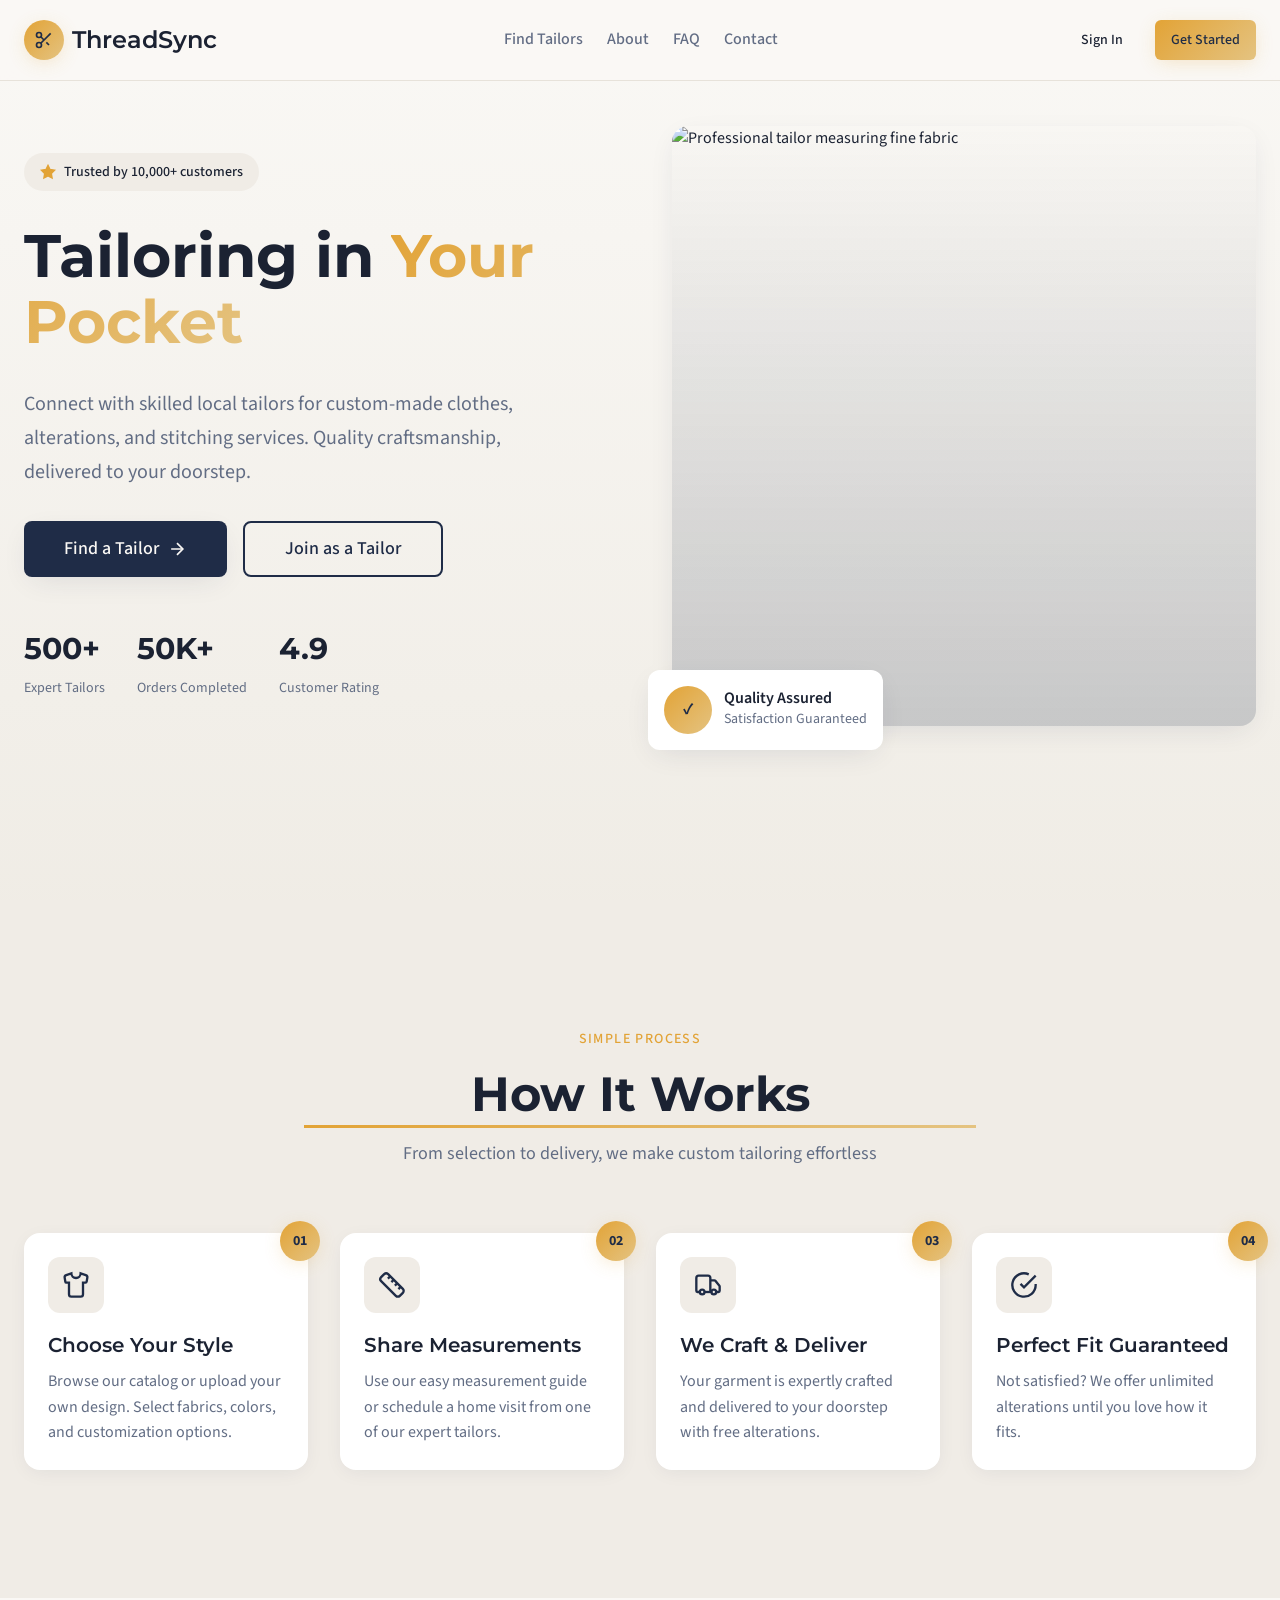
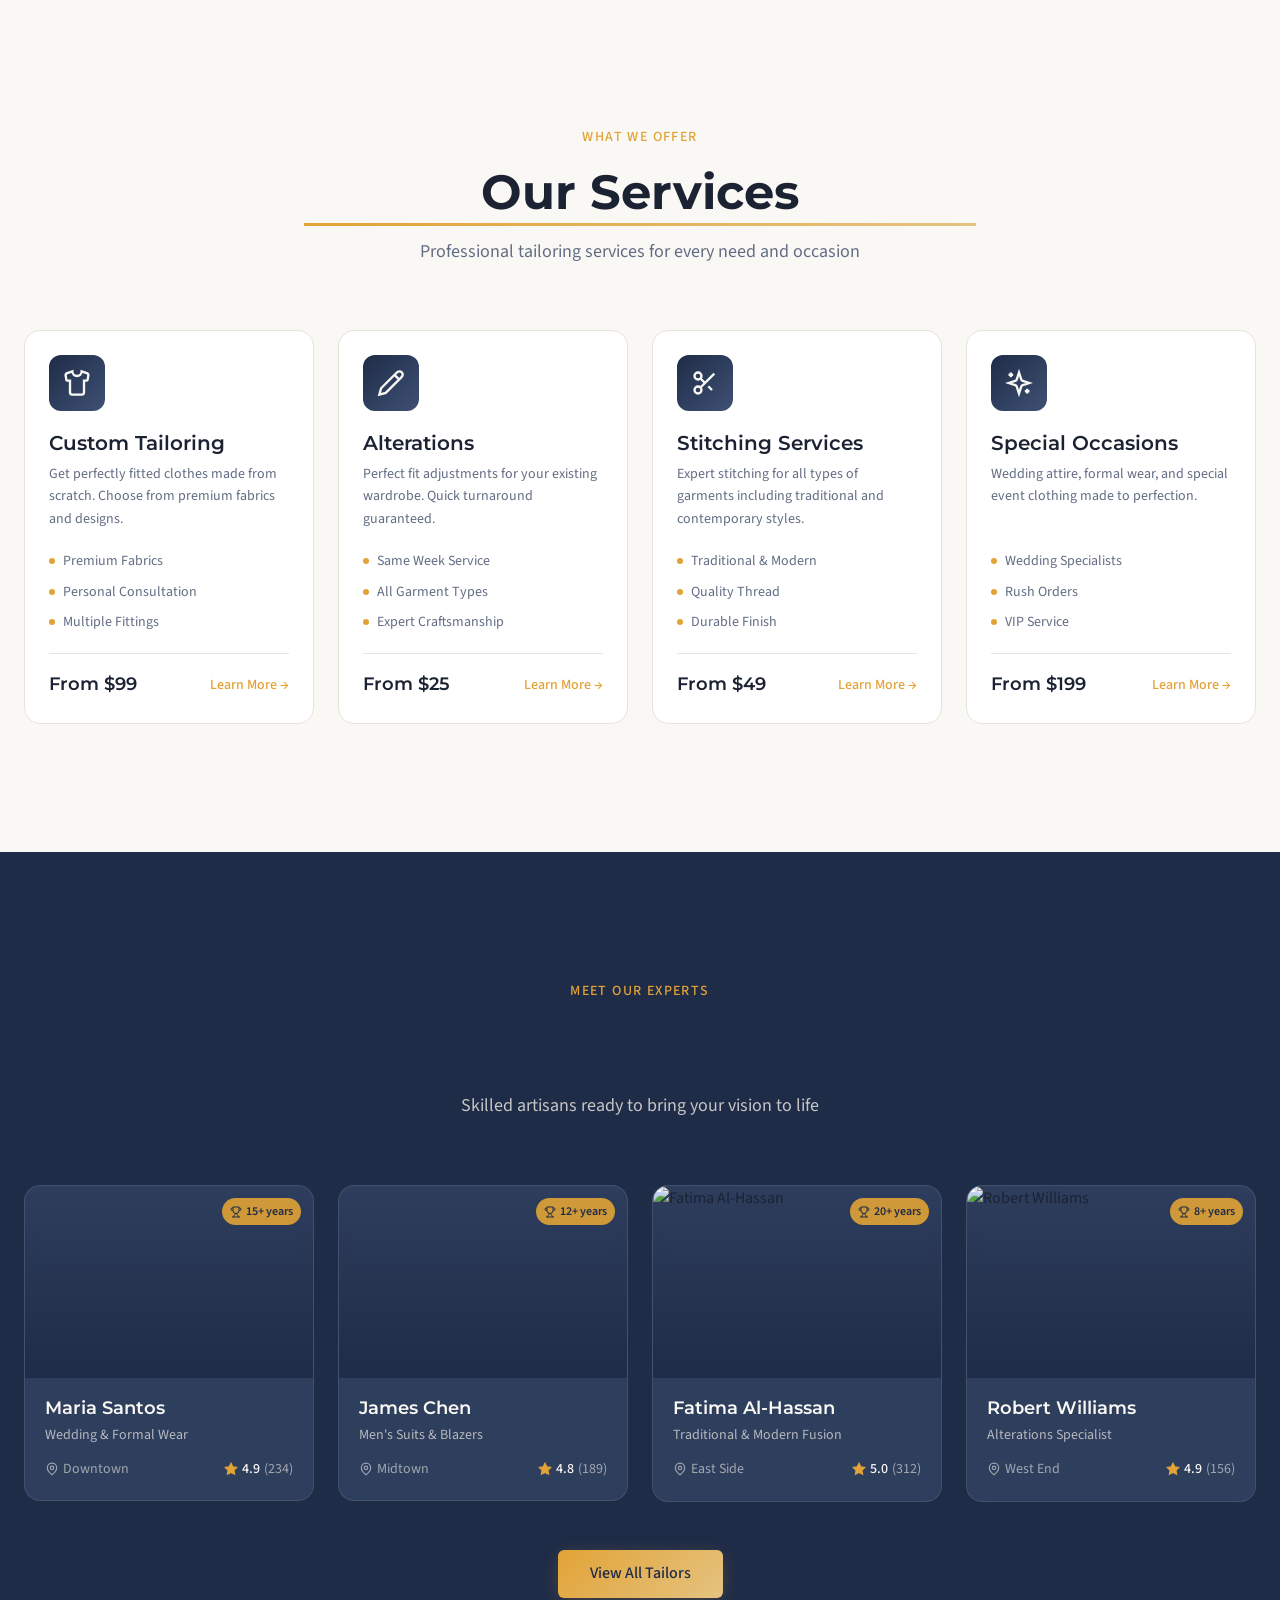
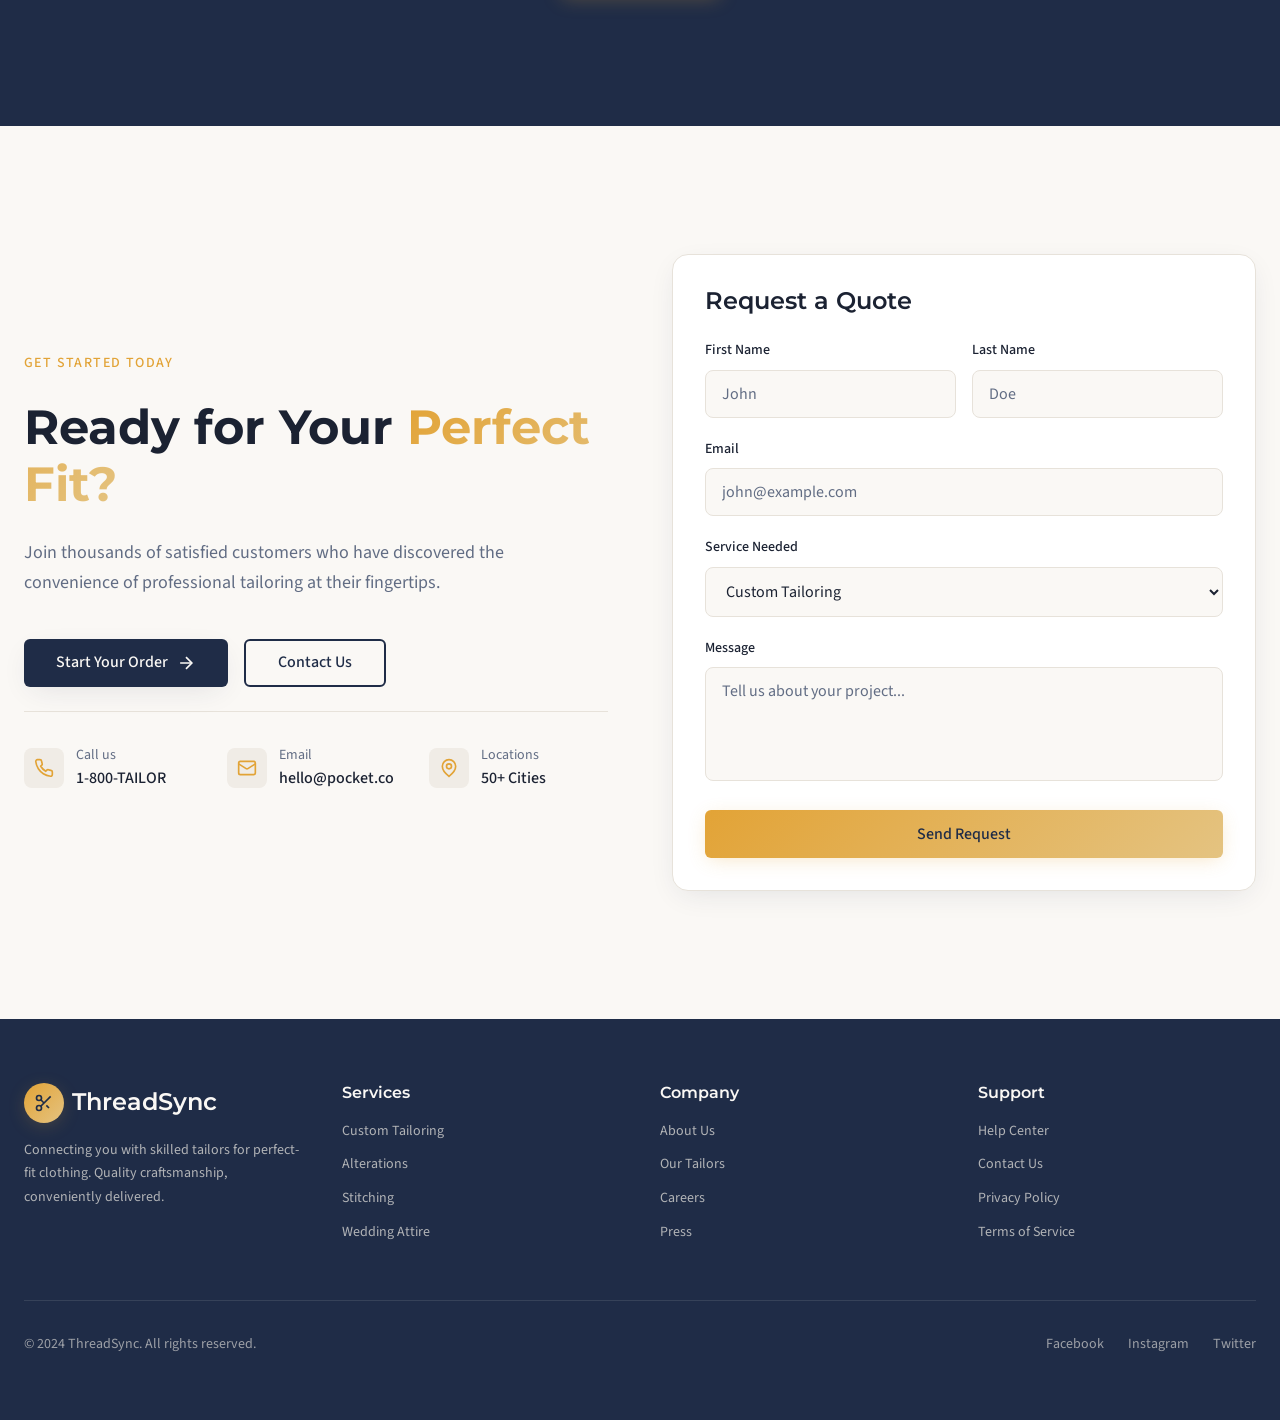
==== commit 5ccd52f7: "Preceding changes" ====
--- a/static-site/index.html
+++ b/static-site/index.html
@@ -7,7 +7,7 @@
     <meta name="description" content="Connect with skilled local tailors for custom-made clothes, alterations, and stitching services. Quality craftsmanship, delivered to your doorstep.">
     <link rel="preconnect" href="https://fonts.googleapis.com">
     <link rel="preconnect" href="https://fonts.gstatic.com" crossorigin>
-    <link href="https://fonts.googleapis.com/css2?family=Orbitron:wght@400;500;600;700;800;900&family=Outfit:wght@300;400;500;600;700&display=swap" rel="stylesheet">
+    <link href="https://fonts.googleapis.com/css2?family=Montserrat:wght@400;500;600;700;800;900&family=Source+Sans+3:wght@300;400;500;600;700&display=swap" rel="stylesheet">
     <script src="https://cdn.tailwindcss.com"></script>
     <script>
         tailwind.config = {
--- a/static-site/css/styles.css
+++ b/static-site/css/styles.css
@@ -119,7 +119,7 @@
 }
 
 body {
-    font-family: 'Outfit', sans-serif;
+    font-family: 'Source Sans 3', sans-serif;
     color: hsl(var(--foreground));
     background-color: hsl(var(--background));
     line-height: 1.6;
@@ -128,7 +128,7 @@
 }
 
 h1, h2, h3, h4, h5, h6 {
-    font-family: 'Orbitron', sans-serif;
+    font-family: 'Montserrat', sans-serif;
     line-height: 1.2;
     font-weight: 600;
 }
@@ -201,7 +201,7 @@
     border-radius: 0.375rem;
     font-size: 0.875rem;
     font-weight: 500;
-    font-family: 'Outfit', sans-serif;
+    font-family: 'Source Sans 3', sans-serif;
     border: none;
     cursor: pointer;
     transition: all 0.3s ease;
@@ -344,7 +344,7 @@
 }
 
 .logo-text {
-    font-family: 'Orbitron', sans-serif;
+    font-family: 'Montserrat', sans-serif;
     font-size: 1.25rem;
     font-weight: 600;
     color: hsl(var(--foreground));
@@ -558,7 +558,7 @@
 }
 
 .stat-value {
-    font-family: 'Orbitron', sans-serif;
+    font-family: 'Montserrat', sans-serif;
     font-size: 1.875rem;
     font-weight: 700;
     color: hsl(var(--foreground));
@@ -633,7 +633,7 @@
 }
 
 .hero-floating-text h4 {
-    font-family: 'Outfit', sans-serif;
+    font-family: 'Source Sans 3', sans-serif;
     font-weight: 600;
     color: hsl(var(--foreground));
     font-size: 1rem;
@@ -777,7 +777,7 @@
 }
 
 .step-card h3 {
-    font-family: 'Orbitron', sans-serif;
+    font-family: 'Montserrat', sans-serif;
     font-size: 1.25rem;
     font-weight: 600;
     color: hsl(var(--foreground));
@@ -855,7 +855,7 @@
 }
 
 .service-card h3 {
-    font-family: 'Orbitron', sans-serif;
+    font-family: 'Montserrat', sans-serif;
     font-size: 1.25rem;
     font-weight: 600;
     color: hsl(var(--foreground));
@@ -902,7 +902,7 @@
 }
 
 .service-price {
-    font-family: 'Orbitron', sans-serif;
+    font-family: 'Montserrat', sans-serif;
     font-size: 1.125rem;
     font-weight: 600;
     color: hsl(var(--foreground));
@@ -1012,7 +1012,7 @@
 }
 
 .tailor-info h3 {
-    font-family: 'Orbitron', sans-serif;
+    font-family: 'Montserrat', sans-serif;
     font-size: 1.125rem;
     font-weight: 600;
     color: hsl(var(--primary-foreground));
@@ -1191,7 +1191,7 @@
 }
 
 .form-card h3 {
-    font-family: 'Orbitron', sans-serif;
+    font-family: 'Montserrat', sans-serif;
     font-size: 1.5rem;
     font-weight: 600;
     color: hsl(var(--foreground));
@@ -1219,7 +1219,7 @@
     border: 1px solid hsl(var(--border));
     background-color: hsl(var(--background));
     color: hsl(var(--foreground));
-    font-family: 'Outfit', sans-serif;
+    font-family: 'Source Sans 3', sans-serif;
     font-size: 1rem;
     transition: all 0.2s ease;
 }
@@ -1298,7 +1298,7 @@
 }
 
 .footer-column h4 {
-    font-family: 'Orbitron', sans-serif;
+    font-family: 'Montserrat', sans-serif;
     font-weight: 600;
     color: hsl(var(--primary-foreground));
     margin-bottom: 1rem;
@@ -1436,7 +1436,7 @@
 
 .floating-stat .stat-number {
     display: block;
-    font-family: 'Orbitron', sans-serif;
+    font-family: 'Montserrat', sans-serif;
     font-size: 2rem;
     font-weight: 700;
     color: hsl(var(--primary));
@@ -1494,7 +1494,7 @@
 }
 
 .value-card h3 {
-    font-family: 'Orbitron', sans-serif;
+    font-family: 'Montserrat', sans-serif;
     font-size: 1.125rem;
     font-weight: 600;
     color: hsl(var(--foreground));
@@ -1548,7 +1548,7 @@
 }
 
 .team-card h3 {
-    font-family: 'Orbitron', sans-serif;
+    font-family: 'Montserrat', sans-serif;
     font-size: 1.125rem;
     font-weight: 600;
     color: hsl(var(--foreground));
@@ -1612,7 +1612,7 @@
 }
 
 .auth-logo span {
-    font-family: 'Orbitron', sans-serif;
+    font-family: 'Montserrat', sans-serif;
     font-size: 1.5rem;
     font-weight: 600;
     color: hsl(var(--foreground));
@@ -1632,7 +1632,7 @@
 }
 
 .card-header h2 {
-    font-family: 'Orbitron', sans-serif;
+    font-family: 'Montserrat', sans-serif;
     font-size: 1.5rem;
     font-weight: 600;
     color: hsl(var(--foreground));
@@ -1815,7 +1815,7 @@
     border: none;
     cursor: pointer;
     text-align: left;
-    font-family: 'Outfit', sans-serif;
+    font-family: 'Source Sans 3', sans-serif;
     font-size: 1rem;
     font-weight: 500;
     color: hsl(var(--foreground));
@@ -1970,7 +1970,7 @@
     background: none;
     border: none;
     border-bottom: 2px solid transparent;
-    font-family: 'Outfit', sans-serif;
+    font-family: 'Source Sans 3', sans-serif;
     font-weight: 500;
     color: hsl(var(--muted-foreground));
     cursor: pointer;
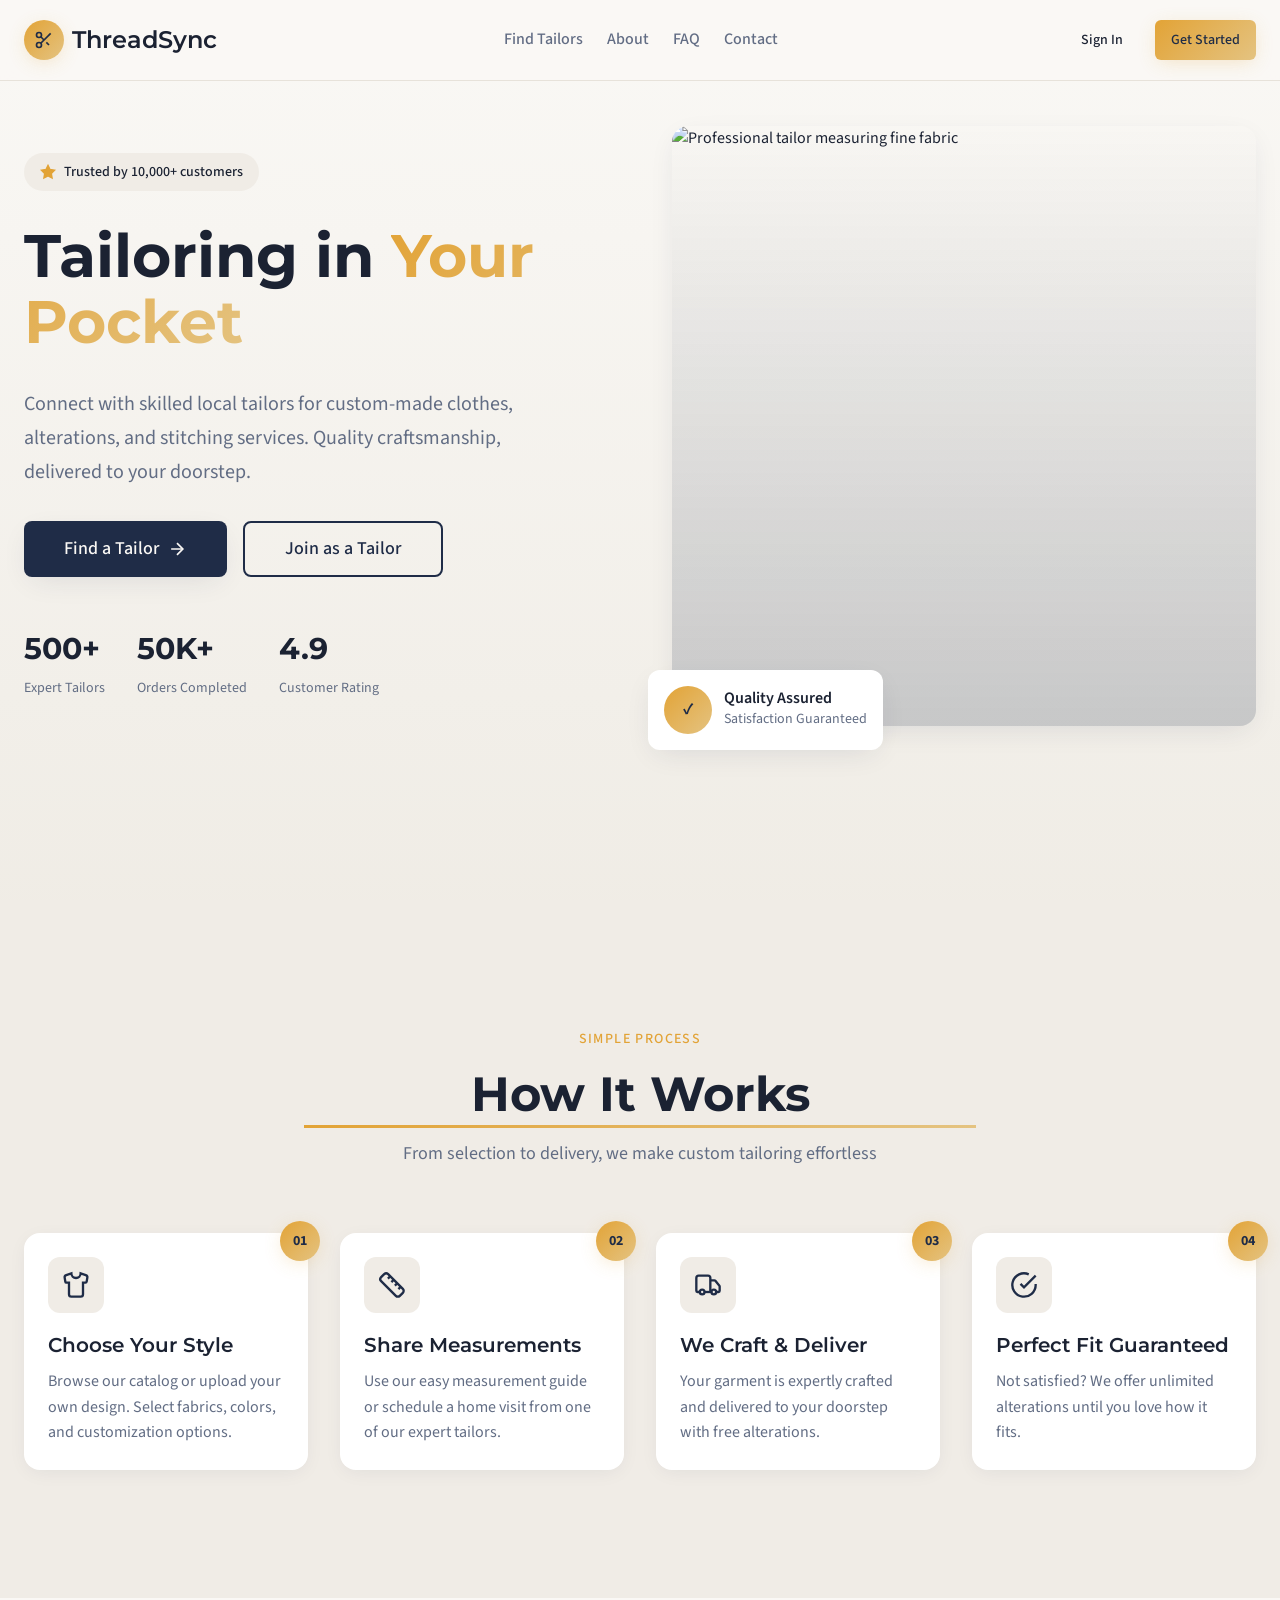
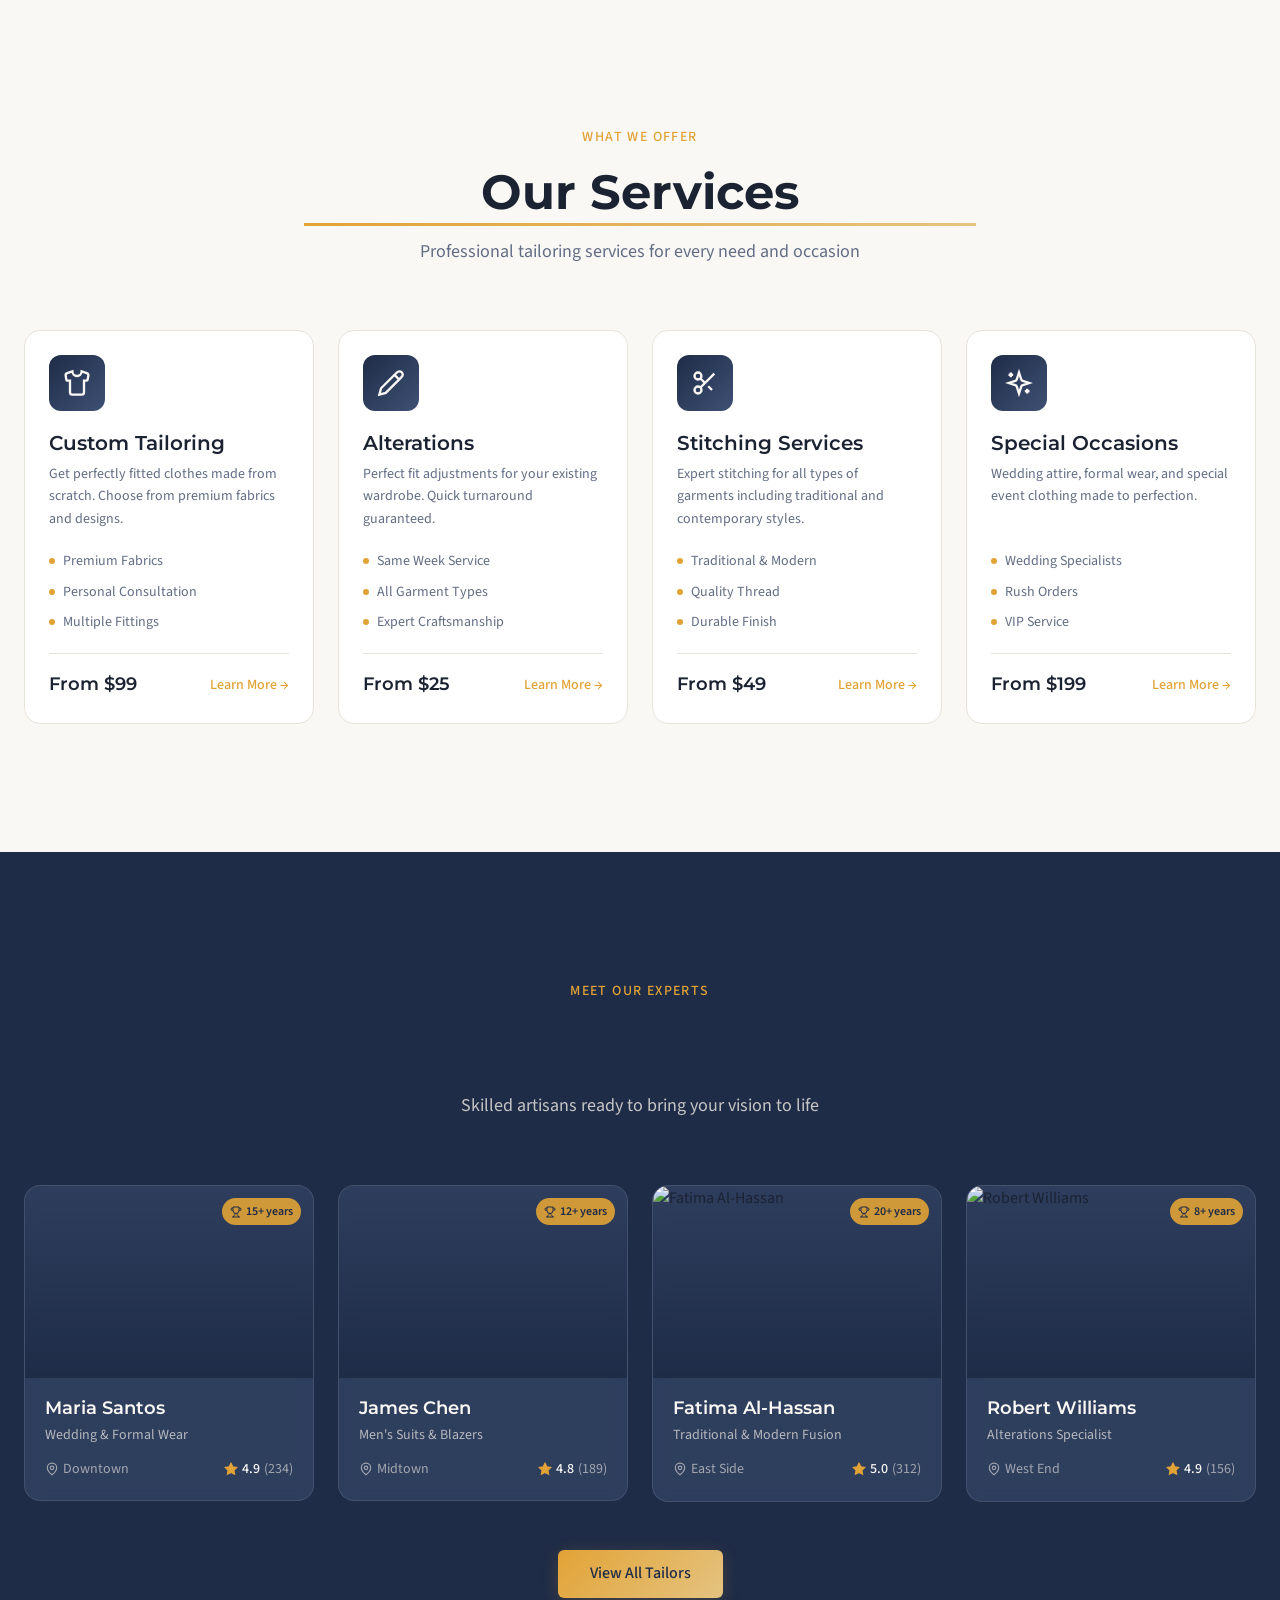
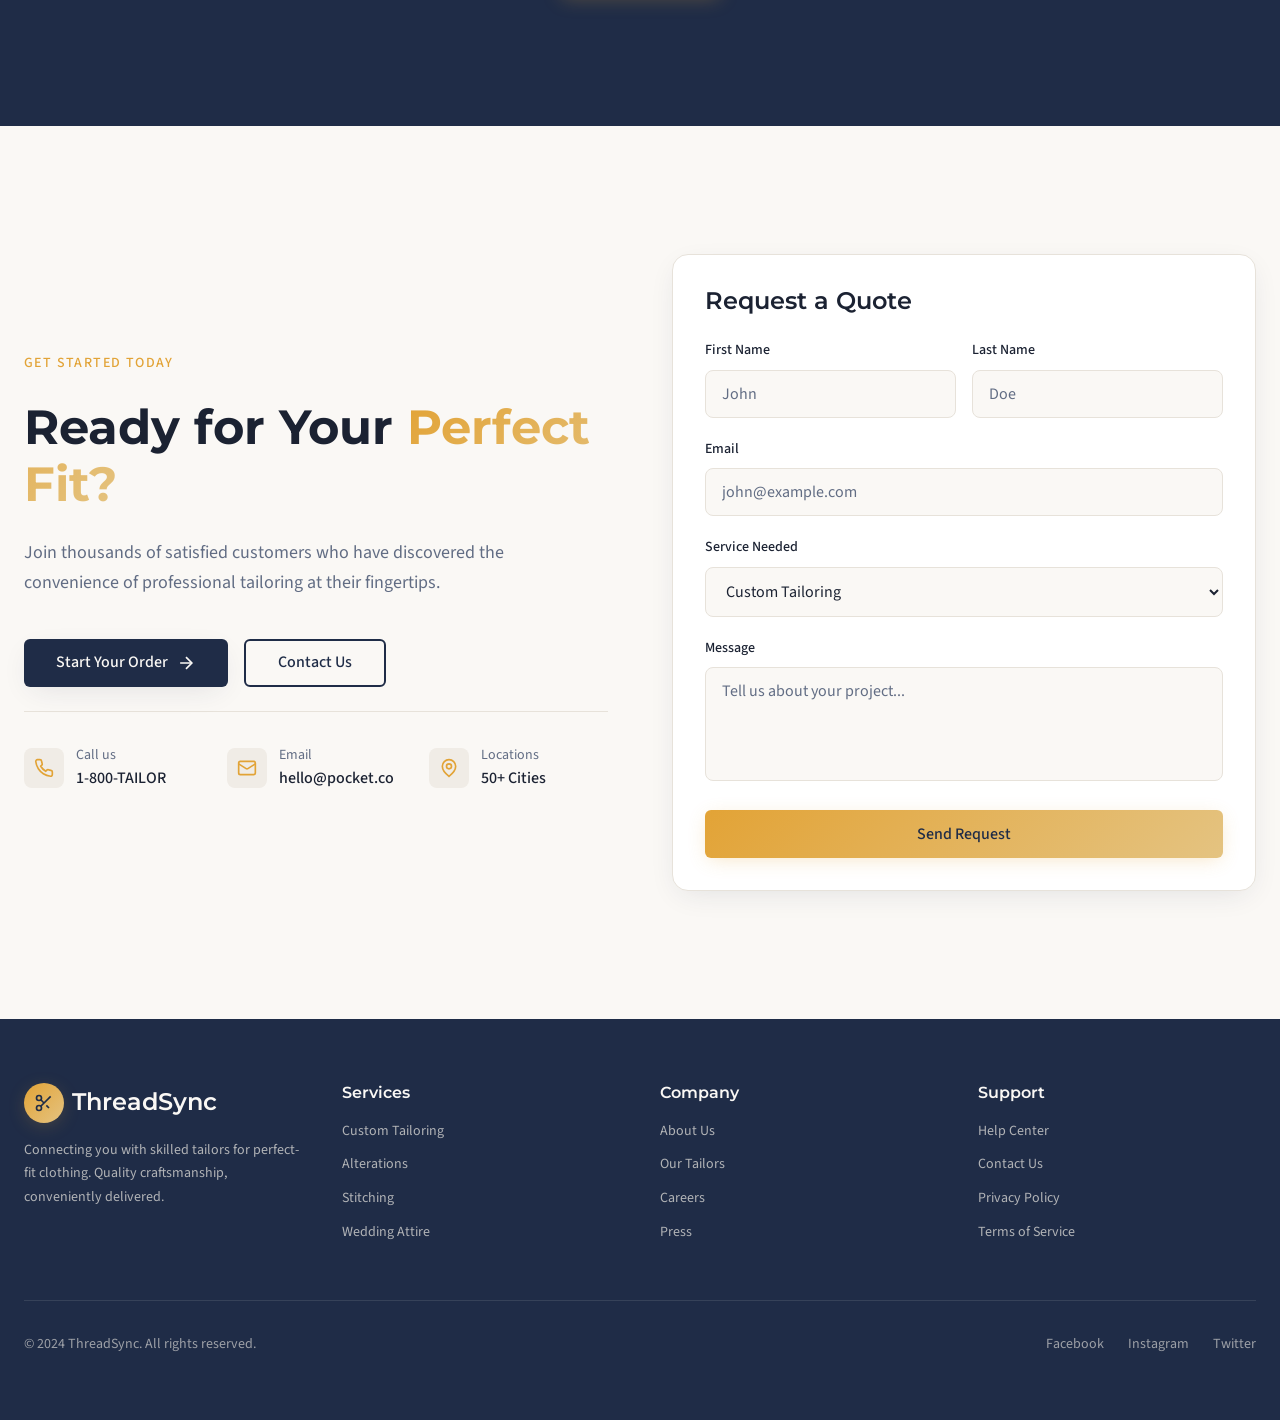
==== commit 4686b39e: "Font updated projectwide to Montserrat + Source Sans 3" ====
--- a/static-site/index.html
+++ b/static-site/index.html
@@ -14,8 +14,8 @@
             theme: {
                 extend: {
                     fontFamily: {
-                        display: ['Orbitron', 'sans-serif'],
-                        sans: ['Outfit', 'sans-serif'],
+                        display: ['Montserrat', 'sans-serif'],
+                        sans: ['Source Sans 3', 'sans-serif'],
                     },
                     colors: {
                         background: 'hsl(40, 30%, 97%)',
